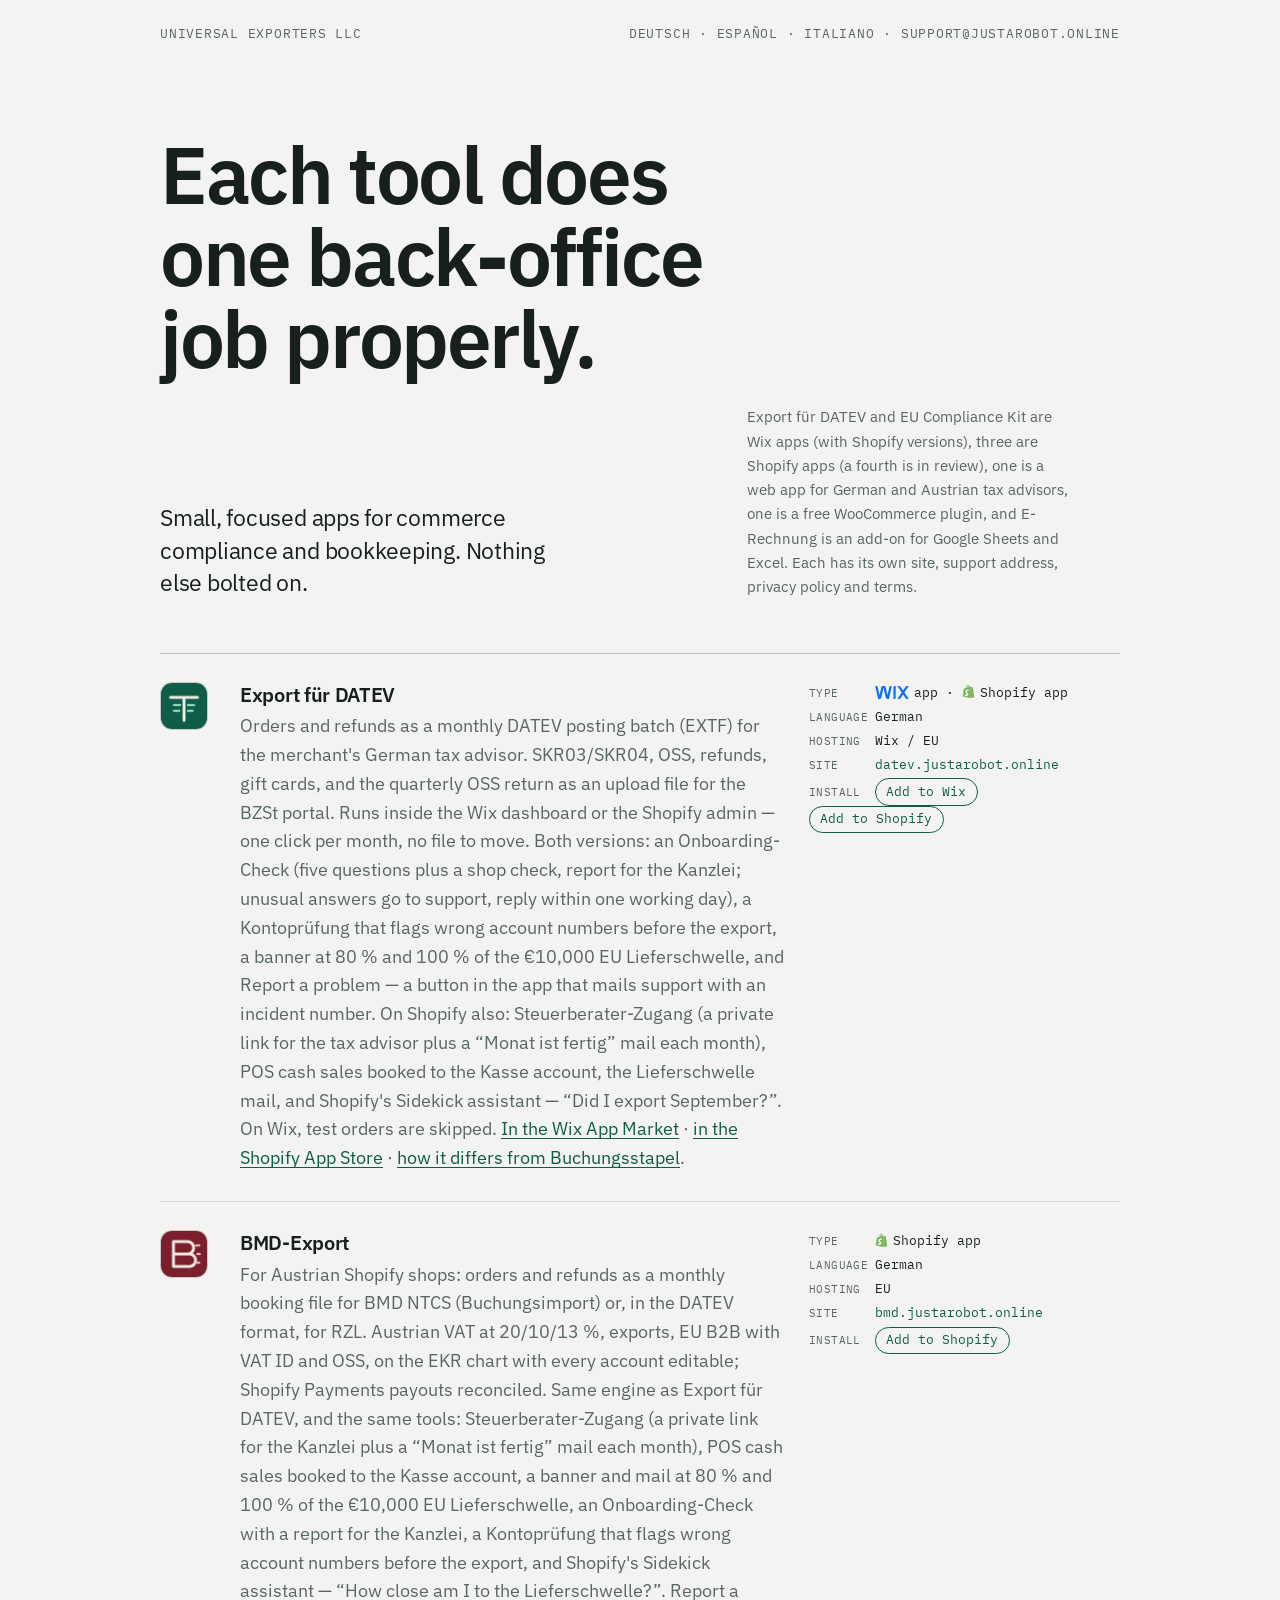
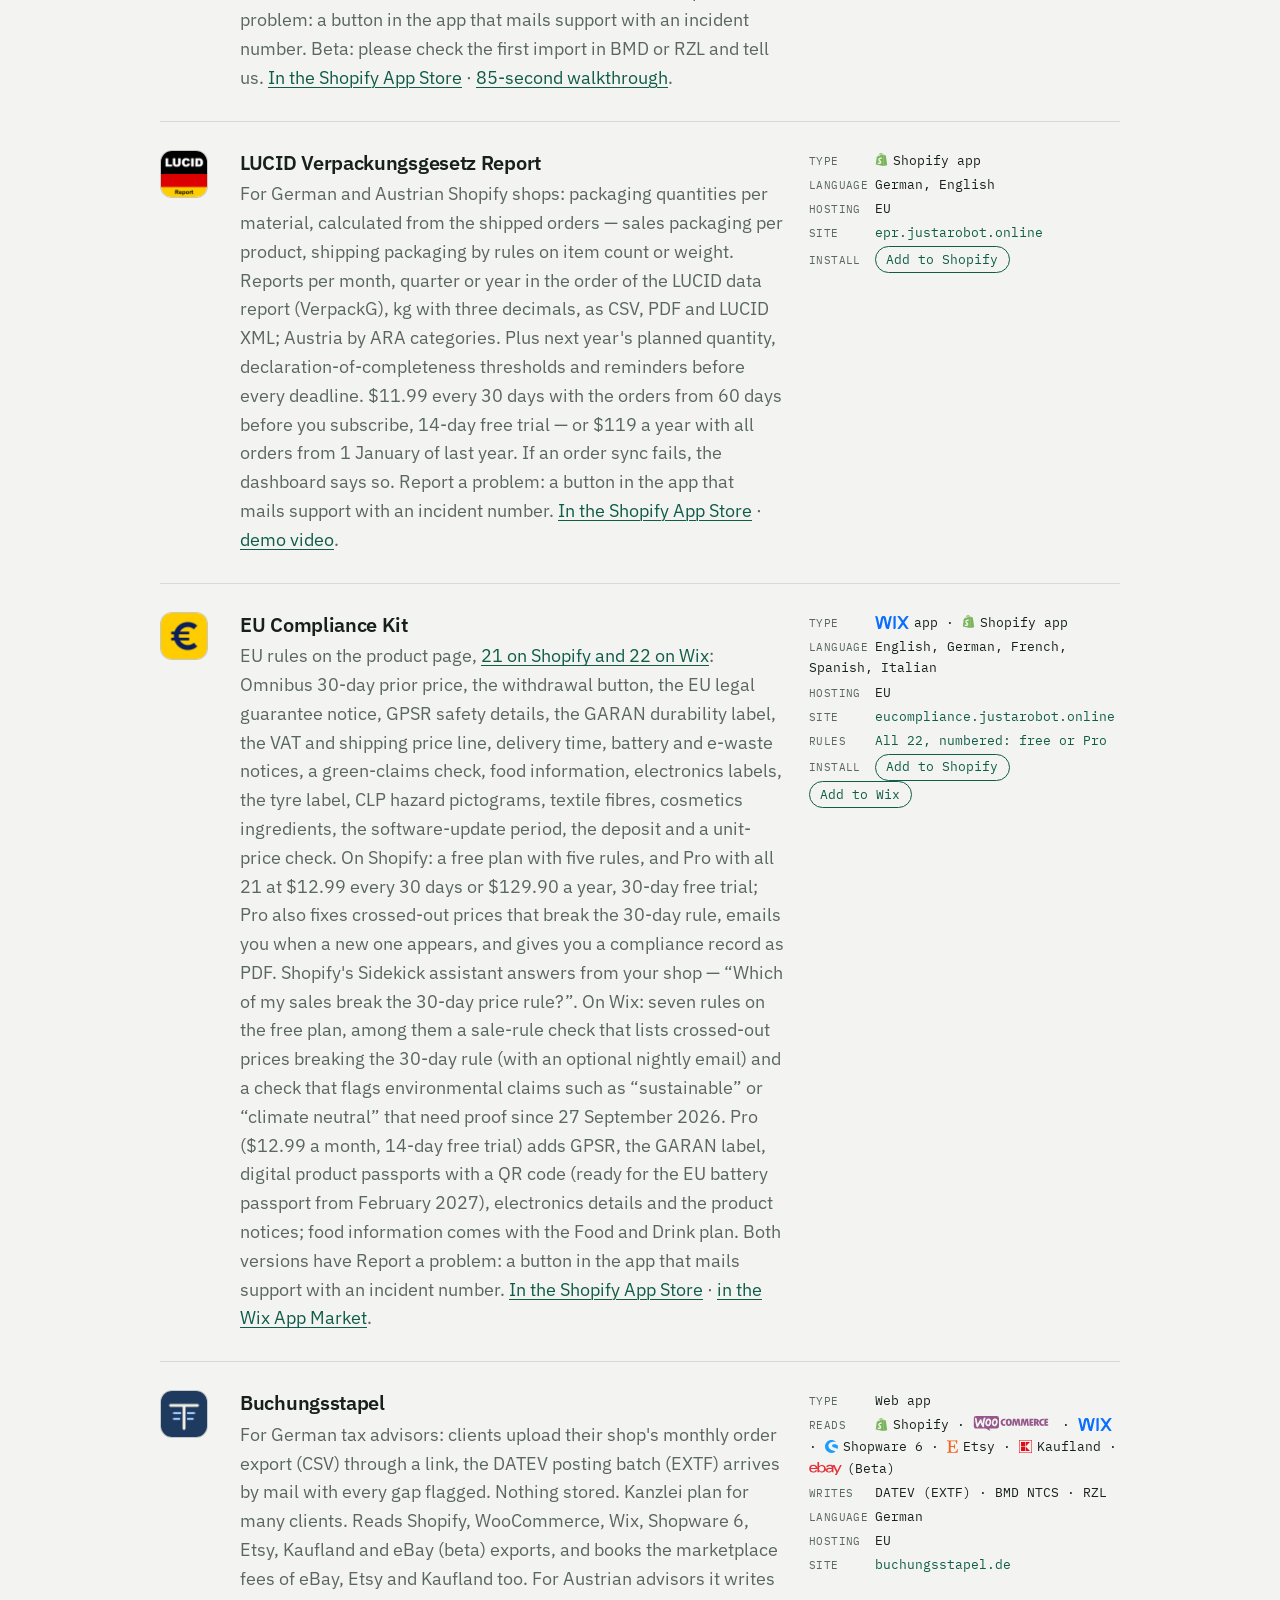
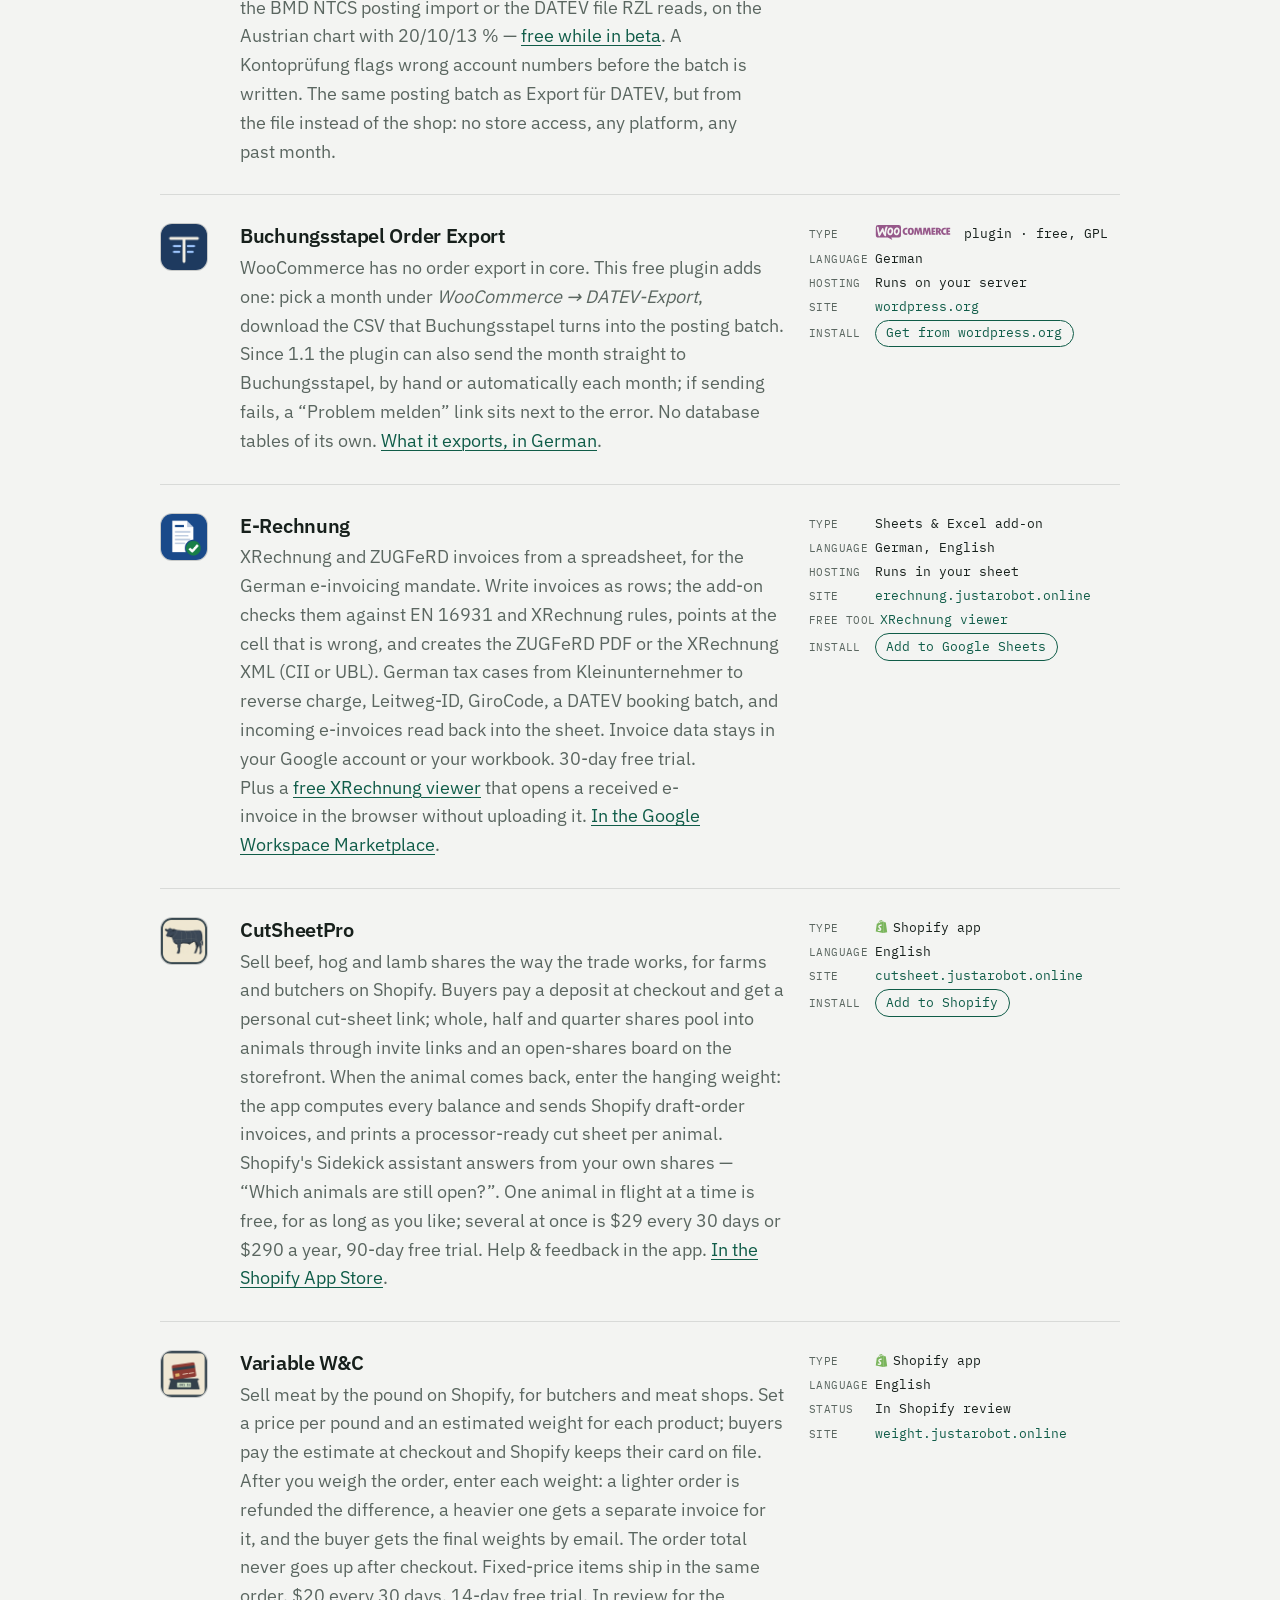
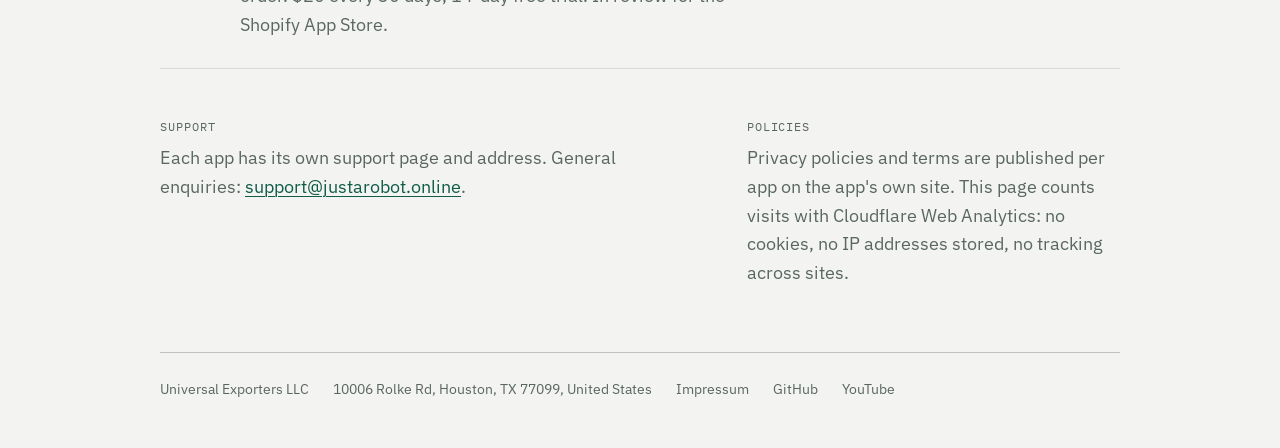
==== index.html @ 5f3d915b "Impressum (§ 5 DDG), linked from every footer Co-Authored-By: Claude Opus 5.5 <noreply@anthropic.com" ====
<!doctype html>
<html lang="en">
<head>
<meta charset="utf-8">
<meta name="viewport" content="width=device-width, initial-scale=1">
<title>DATEV Export, EU Compliance &amp; LUCID Apps for Shopify, Wix</title>
<meta name="description" content="DATEV export for Shopify and Wix, EU compliance (Omnibus, GPSR), LUCID Verpackungsgesetz reports, BMD export, XRechnung and cut sheets for meat shares.">
<link rel="icon" href="datev.png">
<link rel="canonical" href="https://justarobot.online/">
<link rel="alternate" hreflang="en" href="https://justarobot.online/">
<link rel="alternate" hreflang="de" href="https://justarobot.online/de/">
<link rel="alternate" hreflang="es" href="https://justarobot.online/es/">
<link rel="alternate" hreflang="it" href="https://justarobot.online/it/">
<link rel="alternate" hreflang="x-default" href="https://justarobot.online/">
<meta property="og:type" content="website">
<meta property="og:site_name" content="Universal Exporters">
<meta property="og:locale" content="en_US">
<meta property="og:locale:alternate" content="de_DE">
<meta property="og:locale:alternate" content="es_ES">
<meta property="og:locale:alternate" content="it_IT">
<meta property="og:title" content="DATEV Export, EU Compliance &amp; LUCID Apps for Shopify, Wix">
<meta property="og:description" content="DATEV export for Shopify and Wix, EU compliance (Omnibus, GPSR), LUCID Verpackungsgesetz reports, BMD export, XRechnung and cut sheets for meat shares.">
<meta property="og:url" content="https://justarobot.online/">
<meta property="og:image" content="https://justarobot.online/og.png">
<meta property="og:image:width" content="1200">
<meta property="og:image:height" content="630">
<meta name="twitter:card" content="summary_large_image">
<meta name="twitter:title" content="DATEV Export, EU Compliance &amp; LUCID Apps for Shopify, Wix">
<meta name="twitter:description" content="DATEV export for Shopify and Wix, EU compliance (Omnibus, GPSR), LUCID Verpackungsgesetz reports, BMD export, XRechnung and cut sheets for meat shares.">
<meta name="twitter:image" content="https://justarobot.online/og.png">
<script type="application/ld+json">{"@context":"https://schema.org","@graph":[
{"@type":"Organization","@id":"https://justarobot.online/#org","name":"Universal Exporters","url":"https://justarobot.online","logo":"https://justarobot.online/datev.png","sameAs":["https://github.com/justarob0x","https://www.youtube.com/@universalexportersllc"],"address":{"@type":"PostalAddress","streetAddress":"10006 Rolke Rd","addressLocality":"Houston","addressRegion":"TX","postalCode":"77099","addressCountry":"US"}},
{"@type":"SoftwareApplication","name":"Export für DATEV","url":"https://datev.justarobot.online","applicationCategory":"BusinessApplication","operatingSystem":"Web","description":"Shopify and Wix orders and refunds as a monthly DATEV posting batch (EXTF) for the German tax advisor: SKR03/SKR04, OSS, refunds, gift cards, the quarterly OSS return.","author":{"@id":"https://justarobot.online/#org"},"offers":[{"@type":"Offer","name":"Shopify","price":"19.00","priceCurrency":"EUR","description":"every 30 days, 14-day free trial"},{"@type":"Offer","name":"Wix","price":"18.90","priceCurrency":"USD","description":"per month, 14-day free trial"}]},
{"@type":"SoftwareApplication","name":"BMD-Export","url":"https://bmd.justarobot.online","applicationCategory":"BusinessApplication","operatingSystem":"Web","description":"Shopify orders and refunds for Austrian shops as a monthly booking file for BMD NTCS or, in the DATEV format, for RZL: VAT 20/10/13 %, OSS, exports, EU B2B on the EKR chart.","author":{"@id":"https://justarobot.online/#org"},"offers":{"@type":"Offer","price":"19.00","priceCurrency":"EUR","description":"every 30 days, 14-day free trial"}},
{"@type":"SoftwareApplication","name":"LUCID Verpackungsgesetz Report","url":"https://epr.justarobot.online","applicationCategory":"BusinessApplication","operatingSystem":"Web","description":"Packaging quantities per material from shipped Shopify orders, reported per month, quarter or year in the order of the LUCID data report (VerpackG) and by ARA categories for Austria.","author":{"@id":"https://justarobot.online/#org"},"offers":[{"@type":"Offer","name":"Monthly","price":"11.99","priceCurrency":"USD","description":"every 30 days, 14-day free trial"},{"@type":"Offer","name":"Yearly","price":"119.00","priceCurrency":"USD","description":"per year, with all orders from 1 January of last year"}]},
{"@type":"SoftwareApplication","name":"EU Compliance Kit","url":"https://eucompliance.justarobot.online","applicationCategory":"BusinessApplication","operatingSystem":"Web","description":"EU rules on Shopify (21) and Wix (22) product pages: Omnibus 30-day prior price, withdrawal button, legal guarantee notice, GPSR safety details, GARAN label, VAT and shipping line, delivery time, battery and e-waste notices, green-claims check, food information, electronics and tyre labels, CLP hazard pictograms, textile fibres, cosmetics ingredients, food supplements, software-update period, deposit, unit-price check, withdrawal exclusions, used goods, digital product passports.","author":{"@id":"https://justarobot.online/#org"},"offers":[{"@type":"Offer","name":"Shopify Free","price":"0","priceCurrency":"USD"},{"@type":"Offer","name":"Shopify Pro","price":"12.99","priceCurrency":"USD","description":"every 30 days or $129.90 a year, 30-day free trial"},{"@type":"Offer","name":"Wix Free","price":"0","priceCurrency":"USD"},{"@type":"Offer","name":"Wix Pro","price":"12.99","priceCurrency":"USD","description":"per month, 15% off yearly, 14-day free trial"},{"@type":"Offer","name":"Wix Food and Drink","price":"9.99","priceCurrency":"USD","description":"per month, food information"},{"@type":"Offer","name":"Wix Pro + Food and Drink","price":"19.99","priceCurrency":"USD","description":"per month, Pro and food information"}]},
{"@type":"SoftwareApplication","name":"Buchungsstapel","url":"https://buchungsstapel.de","applicationCategory":"BusinessApplication","operatingSystem":"Web","description":"Web app for German and Austrian tax advisors: the client's monthly shop order export (CSV) becomes a DATEV posting batch (EXTF), a BMD NTCS import or an RZL file. Reads Shopify, WooCommerce, Wix, Shopware 6, Etsy, Kaufland and eBay exports.","author":{"@id":"https://justarobot.online/#org"},"offers":{"@type":"Offer","price":"19.00","priceCurrency":"EUR","description":"per client every 30 days, or 149 € a year"}},
{"@type":"SoftwareApplication","name":"Buchungsstapel Order Export for WooCommerce","url":"https://wordpress.org/plugins/buchungsstapel-order-export-for-woocommerce/","applicationCategory":"BusinessApplication","operatingSystem":"Web","description":"Free WooCommerce plugin that exports a month of orders as the CSV Buchungsstapel turns into a DATEV posting batch.","author":{"@id":"https://justarobot.online/#org"},"offers":{"@type":"Offer","price":"0","priceCurrency":"EUR"}},
{"@type":"SoftwareApplication","name":"E-Rechnung","url":"https://erechnung.justarobot.online","applicationCategory":"BusinessApplication","operatingSystem":"Web","description":"XRechnung and ZUGFeRD e-invoices from Google Sheets or Excel, checked against EN 16931, with a DATEV booking batch and a free XRechnung viewer.","author":{"@id":"https://justarobot.online/#org"},"offers":{"@type":"Offer","price":"2.99","priceCurrency":"EUR","description":"per month or 29 € a year, 30-day free trial"}},
{"@type":"SoftwareApplication","name":"CutSheetPro","url":"https://cutsheet.justarobot.online","applicationCategory":"BusinessApplication","operatingSystem":"Web","description":"Shopify app for farms and butchers selling beef, hog and lamb shares: deposits at checkout, cut sheets, balances from hanging weight, draft-order invoices.","author":{"@id":"https://justarobot.online/#org"},"offers":[{"@type":"Offer","name":"Free","price":"0","priceCurrency":"USD","description":"one animal in flight at a time"},{"@type":"Offer","name":"Paid","price":"29.00","priceCurrency":"USD","description":"every 30 days or $290 a year, 90-day free trial"}]}
]}</script>
<link rel="preload" href="fonts/ibm-plex-sans-normal.woff2" as="font" type="font/woff2" crossorigin>
<link rel="stylesheet" href="/site.css">
<script defer src="https://static.cloudflareinsights.com/beacon.min.js" data-cf-beacon='{"token": "f2b1d695183146ddbb72b2a0824e38e5"}'></script>
</head>
<body>
<svg width="0" height="0" style="position:absolute" aria-hidden="true"><symbol id="shopify" viewBox="1.45 0 21.1 24"><path fill="currentColor" d="M15.337 23.979l7.216-1.561s-2.604-17.613-2.625-17.73c-.018-.116-.114-.192-.211-.192s-1.929-.136-1.929-.136-1.275-1.274-1.439-1.411c-.045-.037-.075-.057-.121-.074l-.914 21.104h.023zM11.71 11.305s-.81-.424-1.774-.424c-1.447 0-1.504.906-1.504 1.141 0 1.232 3.24 1.715 3.24 4.629 0 2.295-1.44 3.76-3.406 3.76-2.354 0-3.54-1.465-3.54-1.465l.646-2.086s1.245 1.066 2.28 1.066c.675 0 .975-.545.975-.932 0-1.619-2.654-1.694-2.654-4.359-.034-2.237 1.571-4.416 4.827-4.416 1.257 0 1.875.361 1.875.361l-.945 2.715-.02.01zM11.17.83c.136 0 .271.038.405.135-.984.465-2.064 1.639-2.508 3.992-.656.213-1.293.405-1.889.578C7.697 3.75 8.951.84 11.17.84V.83zm1.235 2.949v.135c-.754.232-1.583.484-2.394.736.466-1.777 1.333-2.645 2.085-2.971.193.501.309 1.176.309 2.1zm.539-2.234c.694.074 1.141.867 1.429 1.755-.349.114-.735.231-1.158.366v-.252c0-.752-.096-1.371-.271-1.871v.002zm2.992 1.289c-.02 0-.06.021-.078.021s-.289.075-.714.21c-.423-1.233-1.176-2.37-2.508-2.37h-.115C12.135.209 11.669 0 11.265 0 8.159 0 6.675 3.877 6.21 5.846c-1.194.365-2.063.636-2.16.674-.675.213-.694.232-.772.87-.075.462-1.83 14.063-1.83 14.063L15.009 24l.927-21.166z"/></symbol><symbol id="wix" viewBox="0 7.35 24 9.29"><path fill="currentColor" d="m0 7.354 2.113 9.292h.801a1.54 1.54 0 0 0 1.506-1.218l1.351-6.34a.171.171 0 0 1 .167-.137c.08 0 .15.058.167.137l1.352 6.34a1.54 1.54 0 0 0 1.506 1.218h.805l2.113-9.292h-.565c-.62 0-1.159.43-1.296 1.035l-1.26 5.545-1.106-5.176a1.76 1.76 0 0 0-2.19-1.324c-.639.176-1.113.716-1.251 1.365l-1.094 5.127-1.26-5.537A1.33 1.33 0 0 0 .563 7.354H0zm13.992 0a.951.951 0 0 0-.951.95v8.342h.635a.952.952 0 0 0 .951-.95V7.353h-.635zm1.778 0 3.158 4.66-3.14 4.632h1.325c.368 0 .712-.181.918-.486l1.756-2.59a.12.12 0 0 1 .197 0l1.754 2.59c.206.305.55.486.918.486h1.326l-3.14-4.632L24 7.354h-1.326c-.368 0-.712.181-.918.486l-1.772 2.617a.12.12 0 0 1-.197 0L18.014 7.84a1.108 1.108 0 0 0-.918-.486H15.77z"/></symbol><symbol id="woocommerce" viewBox="0 9.58 24 4.84"><path fill="currentColor" d="M.754 9.58a.754.754 0 00-.754.758v2.525c0 .42.339.758.758.758h3.135l1.431.799-.326-.799h2.373a.757.757 0 00.758-.758v-2.525a.757.757 0 00-.758-.758H.754zm2.709.445h.03c.065.001.124.023.179.067a.26.26 0 01.103.19.29.29 0 01-.033.16c-.13.239-.236.64-.322 1.199-.083.541-.114.965-.094 1.267a.392.392 0 01-.039.219.213.213 0 01-.176.12c-.086.006-.177-.034-.263-.124-.31-.316-.555-.788-.735-1.416-.216.425-.375.744-.478.957-.196.376-.363.568-.502.578-.09.007-.166-.069-.233-.228-.17-.436-.352-1.277-.548-2.524a.297.297 0 01.054-.222c.047-.064.116-.095.21-.102.169-.013.265.065.288.238.103.695.217 1.284.336 1.766l.727-1.387c.066-.126.15-.192.25-.199.146-.01.237.083.273.28.083.441.188.817.315 1.136.086-.844.233-1.453.44-1.828a.255.255 0 01.218-.147zm1.293.36c.056 0 .116.006.18.02.232.05.411.177.53.386.107.18.161.395.161.654 0 .343-.087.654-.26.94-.2.332-.459.5-.781.5a.88.88 0 01-.18-.022.763.763 0 01-.531-.384 1.287 1.287 0 01-.158-.659c0-.342.085-.655.258-.937.202-.333.462-.498.78-.498zm2.084 0c.056 0 .116.006.18.02.236.05.411.177.53.386.107.18.16.395.16.654 0 .343-.086.654-.259.94-.2.332-.459.5-.781.5a.88.88 0 01-.18-.022.763.763 0 01-.531-.384 1.287 1.287 0 01-.16-.659c0-.342.087-.655.26-.937.202-.333.462-.498.78-.498zm4.437.047c-.305 0-.546.102-.718.304-.173.203-.256.49-.256.856 0 .395.086.697.256.906.17.21.418.316.744.316.315 0 .559-.107.728-.316.17-.21.256-.504.256-.883s-.087-.673-.26-.879c-.176-.202-.424-.304-.75-.304zm-1.466.002a1.13 1.13 0 00-.84.326c-.223.22-.332.499-.332.838 0 .362.108.658.328.88.22.223.505.336.861.336.103 0 .22-.016.346-.052v-.54c-.117.034-.216.051-.303.051a.545.545 0 01-.422-.177c-.106-.12-.16-.278-.16-.48 0-.19.053-.348.156-.468a.498.498 0 01.397-.181c.103 0 .212.015.332.049v-.537a1.394 1.394 0 00-.363-.045zm12.414 0a1.135 1.135 0 00-.84.326c-.223.22-.332.499-.332.838 0 .362.108.658.328.88.22.223.506.336.861.336.103 0 .22-.016.346-.052v-.54c-.116.034-.216.051-.303.051a.545.545 0 01-.422-.177c-.106-.12-.16-.278-.16-.48 0-.19.053-.348.156-.468a.498.498 0 01.397-.181c.103 0 .212.015.332.049v-.537a1.394 1.394 0 00-.363-.045zm-9.598.06l-.29 2.264h.579l.156-1.559.395 1.559h.412l.379-1.555.164 1.555h.603l-.304-2.264h-.791l-.12.508c-.03.13-.06.264-.087.4l-.067.352a29.97 29.97 0 00-.258-1.26h-.771zm2.768 0l-.29 2.264h.579l.156-1.559.396 1.559h.412l.375-1.555.165 1.555h.603l-.305-2.264h-.789l-.119.508c-.03.13-.06.264-.086.4l-.066.352c-.063-.352-.15-.771-.26-1.26h-.771zm3.988 0v2.264h.611v-1.031h.012l.494 1.03h.645l-.489-1.019a.61.61 0 00.37-.552.598.598 0 00-.25-.506c-.167-.123-.394-.186-.68-.186h-.713zm3.377 0v2.264H24v-.483h-.63v-.414h.54v-.468h-.54v-.416h.626v-.483H22.76zm-4.793.004v2.264h1.24v-.483h-.627v-.416h.541v-.468h-.54v-.415h.622v-.482h-1.236zm2.025.432c.146.003.25.025.313.072.063.046.091.12.091.227 0 .156-.135.236-.404.24v-.54zm-15.22.011c-.104 0-.205.069-.301.211a1.078 1.078 0 00-.2.639c0 .096.02.2.06.303.049.13.117.198.196.215.083.016.173-.02.27-.106.123-.11.205-.273.252-.492.016-.077.023-.16.023-.246 0-.097-.02-.2-.06-.303-.05-.13-.116-.198-.196-.215a.246.246 0 00-.045-.006zm2.083 0c-.103 0-.204.069-.3.211a1.078 1.078 0 00-.2.639c0 .096.02.2.06.303.049.13.117.198.196.215.083.016.173-.02.27-.106.123-.11.205-.273.252-.492.013-.077.023-.16.023-.246 0-.097-.02-.2-.06-.303-.05-.13-.116-.198-.196-.215a.246.246 0 00-.045-.006zm4.428.006c.233 0 .354.218.354.66-.004.273-.038.46-.098.553a.293.293 0 01-.262.139.266.266 0 01-.242-.139c-.056-.093-.084-.28-.084-.562 0-.436.11-.65.332-.65Z"/></symbol><symbol id="shopware" viewBox="0 0 24 24"><path fill="currentColor" d="M23.9477 10.8913a.1735.1735 0 00-.061-.1178c-2.5032-2.078-4.5288-2.9261-6.9905-2.9261-1.3127 0-2.32.2638-2.9916.7827-.5822.4492-.8896 1.0772-.8896 1.812 0 2.0605 2.5184 3.0003 5.4358 4.0883 1.5023.5604 3.057 1.1404 4.483 1.9319a.1626.1626 0 00.0828.0218.187.187 0 00.0589-.011c.0458-.0174.085-.0523.1025-.1002.545-1.3955.822-2.8673.822-4.374a13.082 13.082 0 00-.0523-1.1076zm-4.81 10.4791c-1.0423-.785-2.5795-1.3824-4.2061-2.0125-1.9362-.7501-4.132-1.6027-5.7803-2.913-1.8665-1.4871-2.7757-3.3623-2.7757-5.7324 0-2.1281.883-3.9466 2.5533-5.2614 1.873-1.474 4.7119-2.2546 8.2071-2.2546.966 0 1.8883.0589 2.743.1766a.1696.1696 0 00.1788-.098.17.17 0 00-.0414-.2007C17.814 1.0924 14.9664.0022 12.001.0022c-3.2052 0-6.2186 1.2472-8.4862 3.5148C1.2494 5.7825 0 8.796 0 11.999c0 3.2051 1.2472 6.2185 3.5149 8.484 2.2654 2.2654 5.2788 3.5148 8.4862 3.5148 2.5903 0 5.0564-.8133 7.1344-2.3505a.1714.1714 0 00.0697-.1374.1735.1735 0 00-.0676-.1395Z"/></symbol><symbol id="etsy" viewBox="1.52 0 20.96 24"><path fill="currentColor" d="M8.559 2.445c0-.325.033-.52.59-.52h7.465c1.3 0 2.02 1.11 2.54 3.193l.42 1.666h1.27c.23-4.728.43-6.784.43-6.784s-3.196.36-5.09.36H6.635L1.521.196v1.37l1.725.326c1.21.24 1.5.496 1.6 1.606 0 0 .11 3.27.11 8.64 0 5.385-.09 8.61-.09 8.61 0 .973-.39 1.333-1.59 1.573l-1.722.33V24l5.13-.165h8.55c1.935 0 6.39.165 6.39.165.105-1.17.75-6.48.855-7.064h-1.2l-1.284 2.91c-1.005 2.28-2.476 2.445-4.11 2.445h-4.906c-1.63 0-2.415-.64-2.415-2.05V12.8s3.62 0 4.79.096c.912.064 1.463.325 1.76 1.598l.39 1.695h1.41l-.09-4.278.192-4.305h-1.391l-.45 1.89c-.283 1.244-.48 1.47-1.754 1.6-1.666.17-4.815.14-4.815.14V2.45h-.05z"/></symbol><symbol id="kaufland" viewBox="0 0 24 24"><path fill="currentColor" d="M0 24h24V0H0zm23.008-.989H.989V.989h22.022zM3.773 3.776h7.651v7.65H3.773zm8.801 0v7.652l7.653-7.652zm-8.801 8.8h7.651v7.651H3.773zm8.801-.004v7.652h7.653z"/></symbol><symbol id="ebay" viewBox="0 7.21 24 9.58"><path fill="currentColor" d="M6.056 12.132v-4.92h1.2v3.026c.59-.703 1.402-.906 2.202-.906 1.34 0 2.828.904 2.828 2.855 0 .233-.015.457-.06.668.24-.953 1.274-1.305 2.896-1.344.51-.018 1.095-.018 1.56-.018v-.135c0-.885-.556-1.244-1.53-1.244-.72 0-1.245.3-1.305.81h-1.275c.136-1.29 1.5-1.62 2.686-1.62 1.064 0 1.995.27 2.415 1.02l-.436-.84h1.41l2.055 4.125 2.055-4.126H24l-3.72 7.305h-1.346l1.07-2.04-2.33-4.38c.13.255.2.555.2.93v2.46c0 .346.01.69.04 1.005H16.8a6.543 6.543 0 01-.046-.765c-.603.734-1.32.96-2.32.96-1.48 0-2.272-.78-2.272-1.695 0-.15.015-.284.037-.405-.3 1.246-1.36 2.086-2.767 2.086-.87 0-1.694-.315-2.2-.93 0 .24-.015.494-.04.734h-1.18c.02-.39.04-.855.04-1.245v-1.05h-4.83c.065 1.095.818 1.74 1.853 1.74.718 0 1.355-.3 1.568-.93h1.24c-.24 1.29-1.61 1.725-2.79 1.725C.95 15.009 0 13.822 0 12.232c0-1.754.982-2.91 3.116-2.91 1.688 0 2.93.886 2.94 2.806v.005zm9.137.183c-1.095.034-1.77.233-1.77.95 0 .465.36.97 1.305.97 1.26 0 1.935-.69 1.935-1.814v-.13c-.45 0-.99.006-1.484.022h.012zm-6.06 1.875c1.11 0 1.876-.806 1.876-2.02s-.768-2.02-1.893-2.02c-1.11 0-1.89.806-1.89 2.02s.765 2.02 1.875 2.02h.03zm-4.35-2.514c-.044-1.125-.854-1.546-1.725-1.546-.944 0-1.694.474-1.815 1.546z"/></symbol></svg>
<div class="wrap">
  <header class="mast">
    <span>Universal Exporters LLC</span>
    <span><a href="/de/" hreflang="de" lang="de">Deutsch</a> · <a href="/es/" hreflang="es" lang="es">Español</a> · <a href="/it/" hreflang="it" lang="it">Italiano</a> · <a href="mailto:support@justarobot.online">support@justarobot.online</a></span>
  </header>

  <main>
    <section class="title">
      <h1>Each tool does one back‑office job properly.</h1>
      <p class="lede">Small, focused apps for commerce compliance and bookkeeping. Nothing else bolted on.</p>
      <p class="aside">Export für DATEV and EU Compliance Kit are Wix apps (with Shopify versions), three are Shopify apps (a fourth is in review), one is a web app for German and Austrian tax advisors, one is a free WooCommerce plugin, and E-Rechnung is an add-on for Google Sheets and Excel. Each has its own site, support address, privacy policy and terms.</p>
    </section>

    <ul class="index">
      <li class="tool">
        <img class="tool__icon" src="datev.png" alt="" width="48" height="48">
        <div>
          <h2><a href="https://datev.justarobot.online" target="_blank" rel="noopener">Export für DATEV</a></h2>
          <p>Orders and refunds as a monthly DATEV posting batch (EXTF) for the merchant's German tax advisor. SKR03/SKR04, OSS, refunds, gift cards, and the quarterly OSS return as an upload file for the BZSt portal. Runs inside the Wix dashboard or the Shopify admin — one click per month, no file to move. Both versions: an Onboarding-Check (five questions plus a shop check, report for the Kanzlei; unusual answers go to support, reply within one working day), a Kontoprüfung that flags wrong account numbers before the export, a banner at 80 % and 100 % of the €10,000 EU Lieferschwelle, and Report a problem — a button in the app that mails support with an incident number. On Shopify also: Steuerberater-Zugang (a private link for the tax advisor plus a “Monat ist fertig” mail each month), POS cash sales booked to the Kasse account, the Lieferschwelle mail, and Shopify's Sidekick assistant — “Did I export September?”. On Wix, test orders are skipped. <a href="https://www.wix.com/app-market/universal-exporters-llc-export-f%C3%BCr-datev" target="_blank" rel="noopener">In the Wix App Market</a> · <a href="https://apps.shopify.com/datev-export" target="_blank" rel="noopener">in the Shopify App Store</a> · <a href="https://buchungsstapel.de/wix-app" target="_blank" rel="noopener">how it differs from Buchungsstapel</a>.</p>
        </div>
        <div class="tool__meta">
          <span><span class="k">Type</span><b><svg class="brand brand--wix" role="img" aria-label="Wix"><use href="#wix"/></svg>app · <svg class="brand" aria-hidden="true"><use href="#shopify"/></svg>Shopify app</b></span>
          <span><span class="k">Language</span><b>German</b></span>
          <span><span class="k">Hosting</span><b>Wix / EU</b></span>
          <span><span class="k">Site</span><a href="https://datev.justarobot.online" target="_blank" rel="noopener">datev.justarobot.online</a></span>
          <span><span class="k">Install</span><a class="install" href="https://www.wix.com/app-market/universal-exporters-llc-export-f%C3%BCr-datev" target="_blank" rel="noopener">Add to Wix</a> <a class="install" href="https://apps.shopify.com/datev-export" target="_blank" rel="noopener">Add to Shopify</a></span>
        </div>
      </li>

      <li class="tool">
        <img class="tool__icon" src="bmd.png" alt="" width="48" height="48">
        <div>
          <h2><a href="https://bmd.justarobot.online" target="_blank" rel="noopener">BMD-Export</a></h2>
          <p>For Austrian Shopify shops: orders and refunds as a monthly booking file for BMD NTCS (Buchungsimport) or, in the DATEV format, for RZL. Austrian VAT at 20/10/13 %, exports, EU B2B with VAT ID and OSS, on the EKR chart with every account editable; Shopify Payments payouts reconciled. Same engine as Export für DATEV, and the same tools: Steuerberater-Zugang (a private link for the Kanzlei plus a “Monat ist fertig” mail each month), POS cash sales booked to the Kasse account, a banner and mail at 80 % and 100 % of the €10,000 EU Lieferschwelle, an Onboarding-Check with a report for the Kanzlei, a Kontoprüfung that flags wrong account numbers before the export, and Shopify's Sidekick assistant — “How close am I to the Lieferschwelle?”. Report a problem: a button in the app that mails support with an incident number. Beta: please check the first import in BMD or RZL and tell us. <a href="https://apps.shopify.com/bmd-export-2" target="_blank" rel="noopener">In the Shopify App Store</a> · <a href="https://youtu.be/FppHEJGvU10" target="_blank" rel="noopener">85-second walkthrough</a>.</p>
        </div>
        <div class="tool__meta">
          <span><span class="k">Type</span><b><svg class="brand" aria-hidden="true"><use href="#shopify"/></svg>Shopify app</b></span>
          <span><span class="k">Language</span><b>German</b></span>
          <span><span class="k">Hosting</span><b>EU</b></span>
          <span><span class="k">Site</span><a href="https://bmd.justarobot.online" target="_blank" rel="noopener">bmd.justarobot.online</a></span>
          <span><span class="k">Install</span><a class="install" href="https://apps.shopify.com/bmd-export-2" target="_blank" rel="noopener">Add to Shopify</a></span>
        </div>
      </li>

      <li class="tool">
        <img class="tool__icon" src="lucid.png" alt="" width="48" height="48">
        <div>
          <h2><a href="https://epr.justarobot.online" target="_blank" rel="noopener">LUCID Verpackungsgesetz Report</a></h2>
          <p>For German and Austrian Shopify shops: packaging quantities per material, calculated from the shipped orders — sales packaging per product, shipping packaging by rules on item count or weight. Reports per month, quarter or year in the order of the LUCID data report (VerpackG), kg with three decimals, as CSV, PDF and LUCID XML; Austria by ARA categories. Plus next year's planned quantity, declaration-of-completeness thresholds and reminders before every deadline. $11.99 every 30 days with the orders from 60 days before you subscribe, 14-day free trial — or $119 a year with all orders from 1 January of last year. If an order sync fails, the dashboard says so. Report a problem: a button in the app that mails support with an incident number. <a href="https://apps.shopify.com/lucid-verpackungsgesetz-report" target="_blank" rel="noopener">In the Shopify App Store</a> · <a href="https://youtu.be/RvdQfqXv5bw" target="_blank" rel="noopener">demo video</a>.</p>
        </div>
        <div class="tool__meta">
          <span><span class="k">Type</span><b><svg class="brand" aria-hidden="true"><use href="#shopify"/></svg>Shopify app</b></span>
          <span><span class="k">Language</span><b>German, English</b></span>
          <span><span class="k">Hosting</span><b>EU</b></span>
          <span><span class="k">Site</span><a href="https://epr.justarobot.online" target="_blank" rel="noopener">epr.justarobot.online</a></span>
          <span><span class="k">Install</span><a class="install" href="https://apps.shopify.com/lucid-verpackungsgesetz-report" target="_blank" rel="noopener">Add to Shopify</a></span>
        </div>
      </li>

      <li class="tool">
        <img class="tool__icon" src="eucompliance.png" alt="" width="48" height="48">
        <div>
          <h2><a href="https://eucompliance.justarobot.online" target="_blank" rel="noopener">EU Compliance Kit</a></h2>
          <p>EU rules on the product page, <a href="https://eucompliance.justarobot.online/rules" target="_blank" rel="noopener">21 on Shopify and 22 on Wix</a>: Omnibus 30-day prior price, the withdrawal button, the EU legal guarantee notice, GPSR safety details, the GARAN durability label, the VAT and shipping price line, delivery time, battery and e-waste notices, a green-claims check, food information, electronics labels, the tyre label, CLP hazard pictograms, textile fibres, cosmetics ingredients, the software-update period, the deposit and a unit-price check. On Shopify: a free plan with five rules, and Pro with all 21 at $12.99 every 30 days or $129.90 a year, 30-day free trial; Pro also fixes crossed-out prices that break the 30-day rule, emails you when a new one appears, and gives you a compliance record as PDF. Shopify's Sidekick assistant answers from your shop — “Which of my sales break the 30-day price rule?”. On Wix: seven rules on the free plan, among them a sale-rule check that lists crossed-out prices breaking the 30-day rule (with an optional nightly email) and a check that flags environmental claims such as “sustainable” or “climate neutral” that need proof since 27 September 2026. Pro ($12.99 a month, 14-day free trial) adds GPSR, the GARAN label, digital product passports with a QR code (ready for the EU battery passport from February 2027), electronics details and the product notices; food information comes with the Food and Drink plan. Both versions have Report a problem: a button in the app that mails support with an incident number. <a href="https://apps.shopify.com/eu-compliance-kit-1" target="_blank" rel="noopener">In the Shopify App Store</a> · <a href="https://www.wix.com/app-market/universal-exporters-llc-eu-compliance-kit" target="_blank" rel="noopener">in the Wix App Market</a>.</p>
        </div>
        <div class="tool__meta">
          <span><span class="k">Type</span><b><svg class="brand brand--wix" role="img" aria-label="Wix"><use href="#wix"/></svg>app · <svg class="brand" aria-hidden="true"><use href="#shopify"/></svg>Shopify app</b></span>
          <span><span class="k">Language</span><b>English, German, French, Spanish, Italian</b></span>
          <span><span class="k">Hosting</span><b>EU</b></span>
          <span><span class="k">Site</span><a href="https://eucompliance.justarobot.online" target="_blank" rel="noopener">eucompliance.justarobot.online</a></span>
          <span><span class="k">Rules</span><a href="https://eucompliance.justarobot.online/rules" target="_blank" rel="noopener">All 22, numbered: free or Pro</a></span>
          <span><span class="k">Install</span><a class="install" href="https://apps.shopify.com/eu-compliance-kit-1" target="_blank" rel="noopener">Add to Shopify</a> <a class="install" href="https://www.wix.com/app-market/universal-exporters-llc-eu-compliance-kit" target="_blank" rel="noopener">Add to Wix</a></span>
        </div>
      </li>

      <li class="tool">
        <img class="tool__icon" src="buchungsstapel.png" alt="" width="48" height="48">
        <div>
          <h2><a href="https://buchungsstapel.de" target="_blank" rel="noopener">Buchungsstapel</a></h2>
          <p>For German tax advisors: clients upload their shop's monthly order export (CSV) through a link, the DATEV posting batch (EXTF) arrives by mail with every gap flagged. Nothing stored. Kanzlei plan for many clients. Reads Shopify, WooCommerce, Wix, Shopware 6, Etsy, Kaufland and eBay (beta) exports, and books the marketplace fees of eBay, Etsy and Kaufland too. For Austrian advisors it writes the BMD NTCS posting import or the DATEV file RZL reads, on the Austrian chart with 20/10/13 % — <a href="https://buchungsstapel.de/wissen/bmd-export-oesterreich" target="_blank" rel="noopener">free while in beta</a>. A Kontoprüfung flags wrong account numbers before the batch is written. The same posting batch as Export für DATEV, but from the file instead of the shop: no store access, any platform, any past month.</p>
        </div>
        <div class="tool__meta">
          <span><span class="k">Type</span><b>Web app</b></span>
          <span><span class="k">Reads</span><b><svg class="brand" aria-hidden="true"><use href="#shopify"/></svg>Shopify · <svg class="brand brand--woo" role="img" aria-label="WooCommerce"><use href="#woocommerce"/></svg> · <svg class="brand brand--wix" role="img" aria-label="Wix"><use href="#wix"/></svg> · <svg class="brand brand--shopware" aria-hidden="true"><use href="#shopware"/></svg>Shopware 6 · <svg class="brand brand--etsy" aria-hidden="true"><use href="#etsy"/></svg>Etsy · <svg class="brand brand--kaufland" aria-hidden="true"><use href="#kaufland"/></svg>Kaufland · <svg class="brand brand--ebay" role="img" aria-label="eBay"><use href="#ebay"/></svg>(Beta)</b></span>
          <span><span class="k">Writes</span><b>DATEV (EXTF) · BMD NTCS · RZL</b></span>
          <span><span class="k">Language</span><b>German</b></span>
          <span><span class="k">Hosting</span><b>EU</b></span>
          <span><span class="k">Site</span><a href="https://buchungsstapel.de" target="_blank" rel="noopener">buchungsstapel.de</a></span>
        </div>
      </li>

      <li class="tool">
        <img class="tool__icon" src="woocommerce-plugin.png" alt="" width="48" height="48">
        <div>
          <h2><a href="https://wordpress.org/plugins/buchungsstapel-order-export-for-woocommerce/" target="_blank" rel="noopener">Buchungsstapel Order Export</a></h2>
          <p>WooCommerce has no order export in core. This free plugin adds one: pick a month under <em>WooCommerce → DATEV-Export</em>, download the CSV that Buchungsstapel turns into the posting batch. Since 1.1 the plugin can also send the month straight to Buchungsstapel, by hand or automatically each month; if sending fails, a “Problem melden” link sits next to the error. No database tables of its own. <a href="https://buchungsstapel.de/woocommerce-plugin" target="_blank" rel="noopener">What it exports, in German</a>.</p>
        </div>
        <div class="tool__meta">
          <span><span class="k">Type</span><b><svg class="brand brand--woo" role="img" aria-label="WooCommerce"><use href="#woocommerce"/></svg> plugin · free, GPL</b></span>
          <span><span class="k">Language</span><b>German</b></span>
          <span><span class="k">Hosting</span><b>Runs on your server</b></span>
          <span><span class="k">Site</span><a href="https://wordpress.org/plugins/buchungsstapel-order-export-for-woocommerce/" target="_blank" rel="noopener">wordpress.org</a></span>
          <span><span class="k">Install</span><a class="install" href="https://wordpress.org/plugins/buchungsstapel-order-export-for-woocommerce/" target="_blank" rel="noopener">Get from wordpress.org</a></span>
        </div>
      </li>

      <li class="tool">
        <img class="tool__icon" src="erechnung.png" alt="" width="48" height="48">
        <div>
          <h2><a href="https://erechnung.justarobot.online" target="_blank" rel="noopener">E-Rechnung</a></h2>
          <p>XRechnung and ZUGFeRD invoices from a spreadsheet, for the German e-invoicing mandate. Write invoices as rows; the add-on checks them against EN 16931 and XRechnung rules, points at the cell that is wrong, and creates the ZUGFeRD PDF or the XRechnung XML (CII or UBL). German tax cases from Kleinunternehmer to reverse charge, Leitweg-ID, GiroCode, a DATEV booking batch, and incoming e-invoices read back into the sheet. Invoice data stays in your Google account or your workbook. 30-day free trial. Plus a <a href="https://erechnung.justarobot.online/xrechnung-oeffnen" target="_blank" rel="noopener">free XRechnung viewer</a> that opens a received e-invoice in the browser without uploading it. <a href="https://workspace.google.com/marketplace/app/erechnung_f%C3%BCr_sheets_%E2%80%93_xrechnung_zugferd/574771840473" target="_blank" rel="noopener">In the Google Workspace Marketplace</a>.</p>
        </div>
        <div class="tool__meta">
          <span><span class="k">Type</span><b>Sheets &amp; Excel add-on</b></span>
          <span><span class="k">Language</span><b>German, English</b></span>
          <span><span class="k">Hosting</span><b>Runs in your sheet</b></span>
          <span><span class="k">Site</span><a href="https://erechnung.justarobot.online" target="_blank" rel="noopener">erechnung.justarobot.online</a></span>
          <span><span class="k">Free tool</span><a href="https://erechnung.justarobot.online/xrechnung-oeffnen" target="_blank" rel="noopener">XRechnung viewer</a></span>
          <span><span class="k">Install</span><a class="install" href="https://workspace.google.com/marketplace/app/erechnung_f%C3%BCr_sheets_%E2%80%93_xrechnung_zugferd/574771840473" target="_blank" rel="noopener">Add to Google Sheets</a></span>
        </div>
      </li>

      <li class="tool">
        <img class="tool__icon" src="cutsheet.png" alt="" width="48" height="48">
        <div>
          <h2><a href="https://cutsheet.justarobot.online" target="_blank" rel="noopener">CutSheetPro</a></h2>
          <p>Sell beef, hog and lamb shares the way the trade works, for farms and butchers on Shopify. Buyers pay a deposit at checkout and get a personal cut-sheet link; whole, half and quarter shares pool into animals through invite links and an open-shares board on the storefront. When the animal comes back, enter the hanging weight: the app computes every balance and sends Shopify draft-order invoices, and prints a processor-ready cut sheet per animal. Shopify's Sidekick assistant answers from your own shares — “Which animals are still open?”. One animal in flight at a time is free, for as long as you like; several at once is $29 every 30 days or $290 a year, 90-day free trial. Help &amp; feedback in the app. <a href="https://apps.shopify.com/cutsheetpro" target="_blank" rel="noopener">In the Shopify App Store</a>.</p>
        </div>
        <div class="tool__meta">
          <span><span class="k">Type</span><b><svg class="brand" aria-hidden="true"><use href="#shopify"/></svg>Shopify app</b></span>
          <span><span class="k">Language</span><b>English</b></span>
          <span><span class="k">Site</span><a href="https://cutsheet.justarobot.online" target="_blank" rel="noopener">cutsheet.justarobot.online</a></span>
          <span><span class="k">Install</span><a class="install" href="https://apps.shopify.com/cutsheetpro" target="_blank" rel="noopener">Add to Shopify</a></span>
        </div>
      </li>

      <li class="tool">
        <img class="tool__icon" src="weight.png" alt="" width="48" height="48">
        <div>
          <h2><a href="https://weight.justarobot.online" target="_blank" rel="noopener">Variable W&amp;C</a></h2>
          <p>Sell meat by the pound on Shopify, for butchers and meat shops. Set a price per pound and an estimated weight for each product; buyers pay the estimate at checkout and Shopify keeps their card on file. After you weigh the order, enter each weight: a lighter order is refunded the difference, a heavier one gets a separate invoice for it, and the buyer gets the final weights by email. The order total never goes up after checkout. Fixed-price items ship in the same order. $20 every 30 days, 14-day free trial. In review for the Shopify App Store.</p>
        </div>
        <div class="tool__meta">
          <span><span class="k">Type</span><b><svg class="brand" aria-hidden="true"><use href="#shopify"/></svg>Shopify app</b></span>
          <span><span class="k">Language</span><b>English</b></span>
          <span><span class="k">Status</span><b>In Shopify review</b></span>
          <span><span class="k">Site</span><a href="https://weight.justarobot.online" target="_blank" rel="noopener">weight.justarobot.online</a></span>
        </div>
      </li>
    </ul>

    <section class="support">
      <div>
        <h3>Support</h3>
        <p>Each app has its own support page and address. General enquiries: <a href="mailto:support@justarobot.online">support@justarobot.online</a>.</p>
      </div>
      <div>
        <h3>Policies</h3>
        <p>Privacy policies and terms are published per app on the app's own site. This page counts visits with Cloudflare Web Analytics: no cookies, no IP addresses stored, no tracking across sites.</p>
      </div>
    </section>
  </main>

  <footer class="plate">
    <span>Universal Exporters LLC</span>
    <span>10006 Rolke Rd, Houston, TX 77099, United States</span>
    <a href="/impressum">Impressum</a>
    <a href="https://github.com/justarob0x" target="_blank" rel="noopener">GitHub</a>
    <a href="https://www.youtube.com/@universalexportersllc" target="_blank" rel="noopener">YouTube</a>
  </footer>
</div>
</body>
</html>
---- site.css ----
/* Self-hosted (latin subset, OFL). Plex Sans is a variable file: one request covers 400 to 600. */
@font-face { font-family: "IBM Plex Sans"; font-style: normal; font-weight: 400 600; font-display: swap; src: url("/fonts/ibm-plex-sans-normal.woff2") format("woff2"); }
@font-face { font-family: "IBM Plex Mono"; font-style: normal; font-weight: 400; font-display: swap; src: url("/fonts/ibm-plex-mono-normal-400.woff2") format("woff2"); }

/* Paper and ink, cold. One accent: the green the apps already share. */
:root {
  --canvas: #F3F4F2; --surface: #FFFFFF;
  --ink: #17201C; --ink-soft: #5A6660;
  --accent: #0F5C48; --accent-ink: #F3F4F2;
  --hair: rgba(23, 32, 28, 0.12); --hair-strong: rgba(23, 32, 28, 0.24);
  --sans: "IBM Plex Sans", system-ui, -apple-system, "Segoe UI", Roboto, sans-serif;
  --mono: "IBM Plex Mono", ui-monospace, "Cascadia Mono", Consolas, monospace;
  --gutter: clamp(1.25rem, 5vw, 4rem);
  --measure: 62ch;
}
* { box-sizing: border-box; }
html { background: var(--canvas); }
body { margin: 0; background: var(--canvas); color: var(--ink); font: 400 clamp(1rem, 0.96rem + 0.22vw, 1.125rem)/1.6 var(--sans); -webkit-font-smoothing: antialiased; }
a { color: var(--accent); text-decoration-thickness: 1px; text-underline-offset: 0.14em; }
a:hover { text-decoration-thickness: 2px; }
:focus-visible { outline: 2px solid var(--accent); outline-offset: 3px; }
h1, h2, h3, p { margin: 0; }
.wrap { max-width: 68rem; margin-inline: auto; padding-inline: var(--gutter); }

/* Masthead */
.mast { display: flex; align-items: baseline; justify-content: space-between; gap: 1rem; padding-top: 1.5rem; font-family: var(--mono); font-size: 0.8rem; letter-spacing: 0.06em; text-transform: uppercase; color: var(--ink-soft); }
.mast a { color: inherit; text-decoration: none; }
.mast a:hover { color: var(--accent); }

/* Title */
.title { padding-block: clamp(3.5rem, 10vh, 7rem) clamp(2.5rem, 6vh, 4rem); display: grid; grid-template-columns: minmax(0, 7fr) minmax(0, 5fr); gap: 1.5rem 4rem; align-items: end; }
.title h1 { grid-column: 1 / -1; font-size: clamp(2.4rem, 1.5rem + 4.4vw, 5.2rem); font-weight: 600; line-height: 1.02; letter-spacing: -0.03em; text-wrap: balance; max-width: 16ch; }
.title .lede { font-size: clamp(1.15rem, 1.05rem + 0.5vw, 1.45rem); line-height: 1.4; letter-spacing: -0.01em; max-width: 30ch; text-wrap: pretty; }
.title .aside { color: var(--ink-soft); font-size: 0.95rem; max-width: 36ch; text-wrap: pretty; }

/* The index: one row per tool, not four identical cards. */
.index { list-style: none; margin: 0; padding: 0; border-top: 1px solid var(--hair-strong); }
.tool { display: grid; grid-template-columns: 3.5rem minmax(0, 7fr) minmax(0, 4fr); gap: 0.5rem 1.5rem; align-items: start; padding: 1.75rem 0; border-bottom: 1px solid var(--hair); }
.tool__icon { width: 3rem; height: 3rem; border-radius: 12px; border: 1px solid var(--hair-strong); background: var(--surface); display: block; }
.tool h2 { font-size: 1.25rem; font-weight: 600; letter-spacing: -0.015em; line-height: 1.25; }
.tool h2 a { color: var(--ink); text-decoration: none; }
.tool h2 a:hover { color: var(--accent); }
.tool p { color: var(--ink-soft); max-width: var(--measure); text-wrap: pretty; margin-top: 0.35rem; }
.tool__meta { font-family: var(--mono); font-size: 0.8rem; line-height: 1.7; color: var(--ink-soft); display: grid; gap: 0.15rem; }
.tool__meta b { font-weight: 400; color: var(--ink); }
.tool__meta a { color: var(--accent); text-decoration: none; }
.tool__meta a:hover { text-decoration: underline; }
.tool__meta .k { display: inline-block; min-width: 5.5em; margin-right: 0.4em; color: var(--ink-soft); letter-spacing: 0.04em; text-transform: uppercase; font-size: 0.7rem; }
/* Shopify mark next to "Shopify app" (simple-icons path, brand green); the symbol sits once at the top of <body> */
.tool__meta .brand { display: inline-block; width: 13px; height: 13px; vertical-align: -1.5px; margin-right: 0.4em; color: #7AB55C; }
/* Wix is a wordmark, not a glyph: 24×9.29 viewBox, so it needs its own width at the same 13px cap height.
   It also replaces the word rather than preceding it, so unlike .brand it carries an aria-label instead of aria-hidden. */
.tool__meta .brand--wix { width: 34px; height: 13px; vertical-align: -2px; color: #0C6EFC; }
/* WooCommerce is a wordmark too (24×4.84 viewBox), brand purple; like Wix it replaces the word. */
.tool__meta .brand--woo { width: 76px; height: 15px; vertical-align: -2px; color: #96588A; }
/* Square glyphs in their brand colours, same 13px box as Shopify; Etsy's 21×24 crop keeps its height. */
.tool__meta .brand--shopware { color: #189EFF; }
.tool__meta .brand--etsy { width: 11px; color: #F16521; }
.tool__meta .brand--kaufland { color: #E10915; }
.tool__meta .brand--ebay { width: 33px; height: 13px; vertical-align: -2px; color: #E53238; }
/* Install buttons for the app-market listings: the page's only buttons, so they stay quiet. */
.tool__meta .install { display: inline-block; padding: 0.15rem 0.65rem; border: 1px solid var(--accent); border-radius: 999px; color: var(--accent); text-decoration: none; line-height: 1.6; }
.tool__meta .install:hover { background: var(--accent); color: #fff; text-decoration: none; }

/* Support and plate */
.support { padding-block: 3rem 0; display: grid; grid-template-columns: minmax(0, 7fr) minmax(0, 5fr); gap: 1rem 4rem; }
.support h3 { font-family: var(--mono); font-size: 0.75rem; letter-spacing: 0.08em; text-transform: uppercase; color: var(--ink-soft); font-weight: 400; margin-bottom: 0.5rem; }
.support p { color: var(--ink-soft); max-width: var(--measure); text-wrap: pretty; }
.plate { margin-top: 4rem; padding-block: 1.5rem 3rem; border-top: 1px solid var(--hair-strong); display: flex; flex-wrap: wrap; gap: 0.5rem 1.5rem; font-size: 0.9rem; color: var(--ink-soft); }
.plate a { color: var(--ink-soft); text-decoration: none; }
.plate a:hover { color: var(--accent); }

@media (max-width: 760px) {
  .title, .support { grid-template-columns: 1fr; gap: 1.25rem; }
  .tool { grid-template-columns: 2.75rem minmax(0, 1fr); }
  .tool__icon { width: 2.5rem; height: 2.5rem; border-radius: 10px; }
  .tool__meta { grid-column: 2; }
}
@media (prefers-reduced-motion: no-preference) {
  .tool h2 a, .tool__meta a, .mast a, .plate a { transition: color 140ms cubic-bezier(0.23, 1, 0.32, 1); }
}
/* German labels run longer ("Installieren"): widen the key column on the German page only. */
html[lang="de"] .tool__meta .k { min-width: 7.5em; }
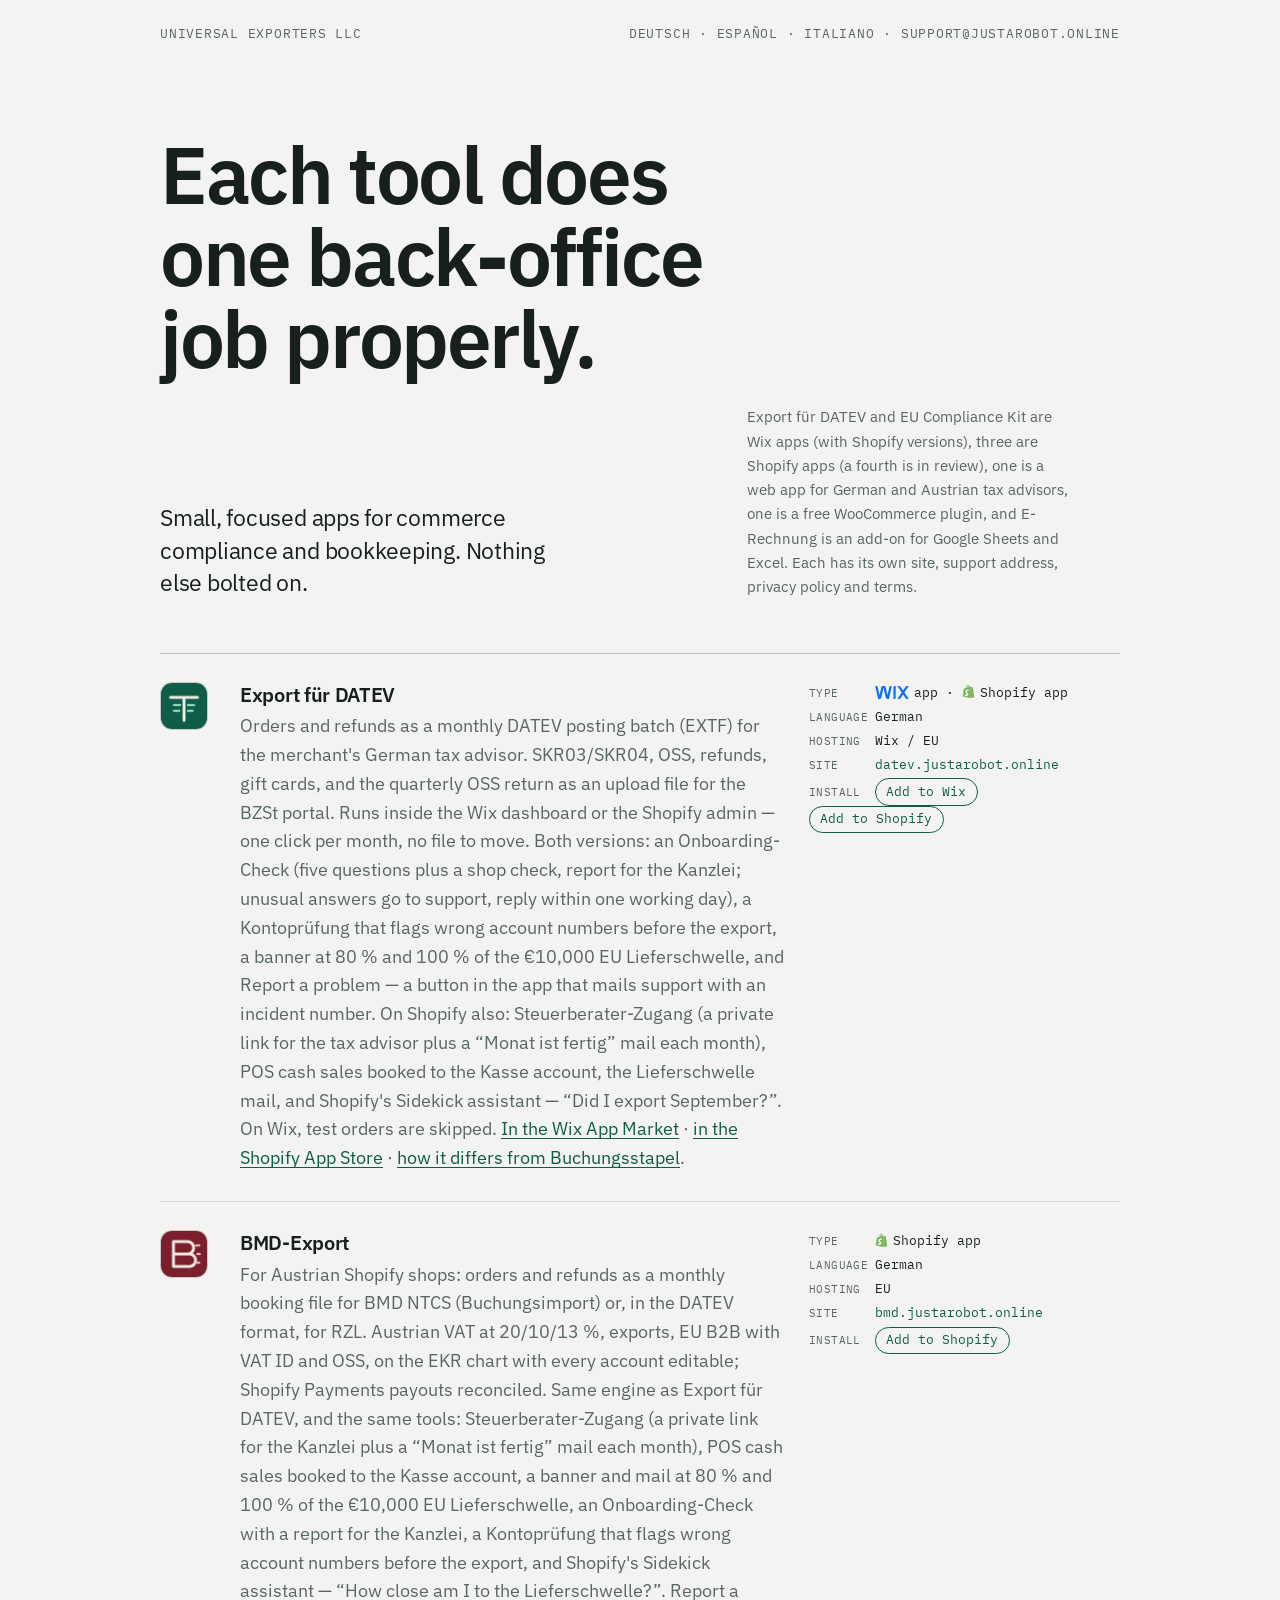
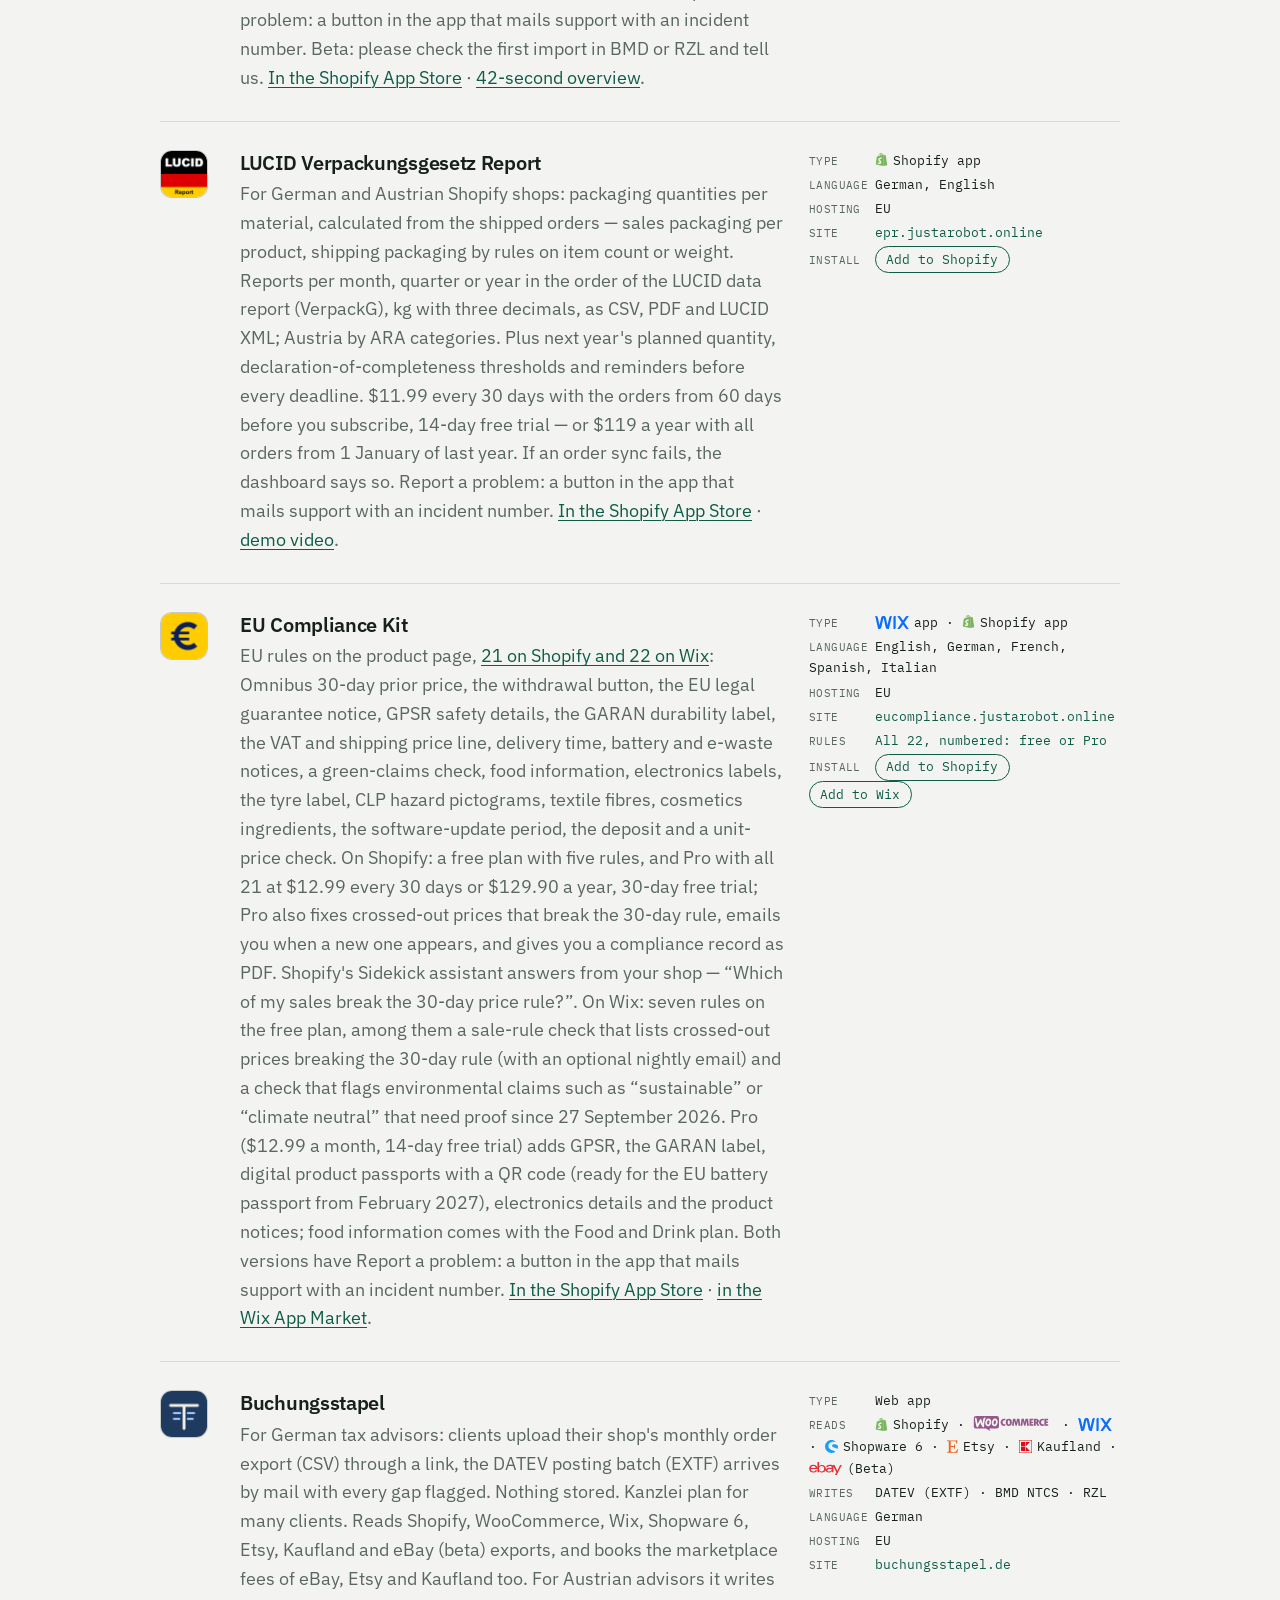
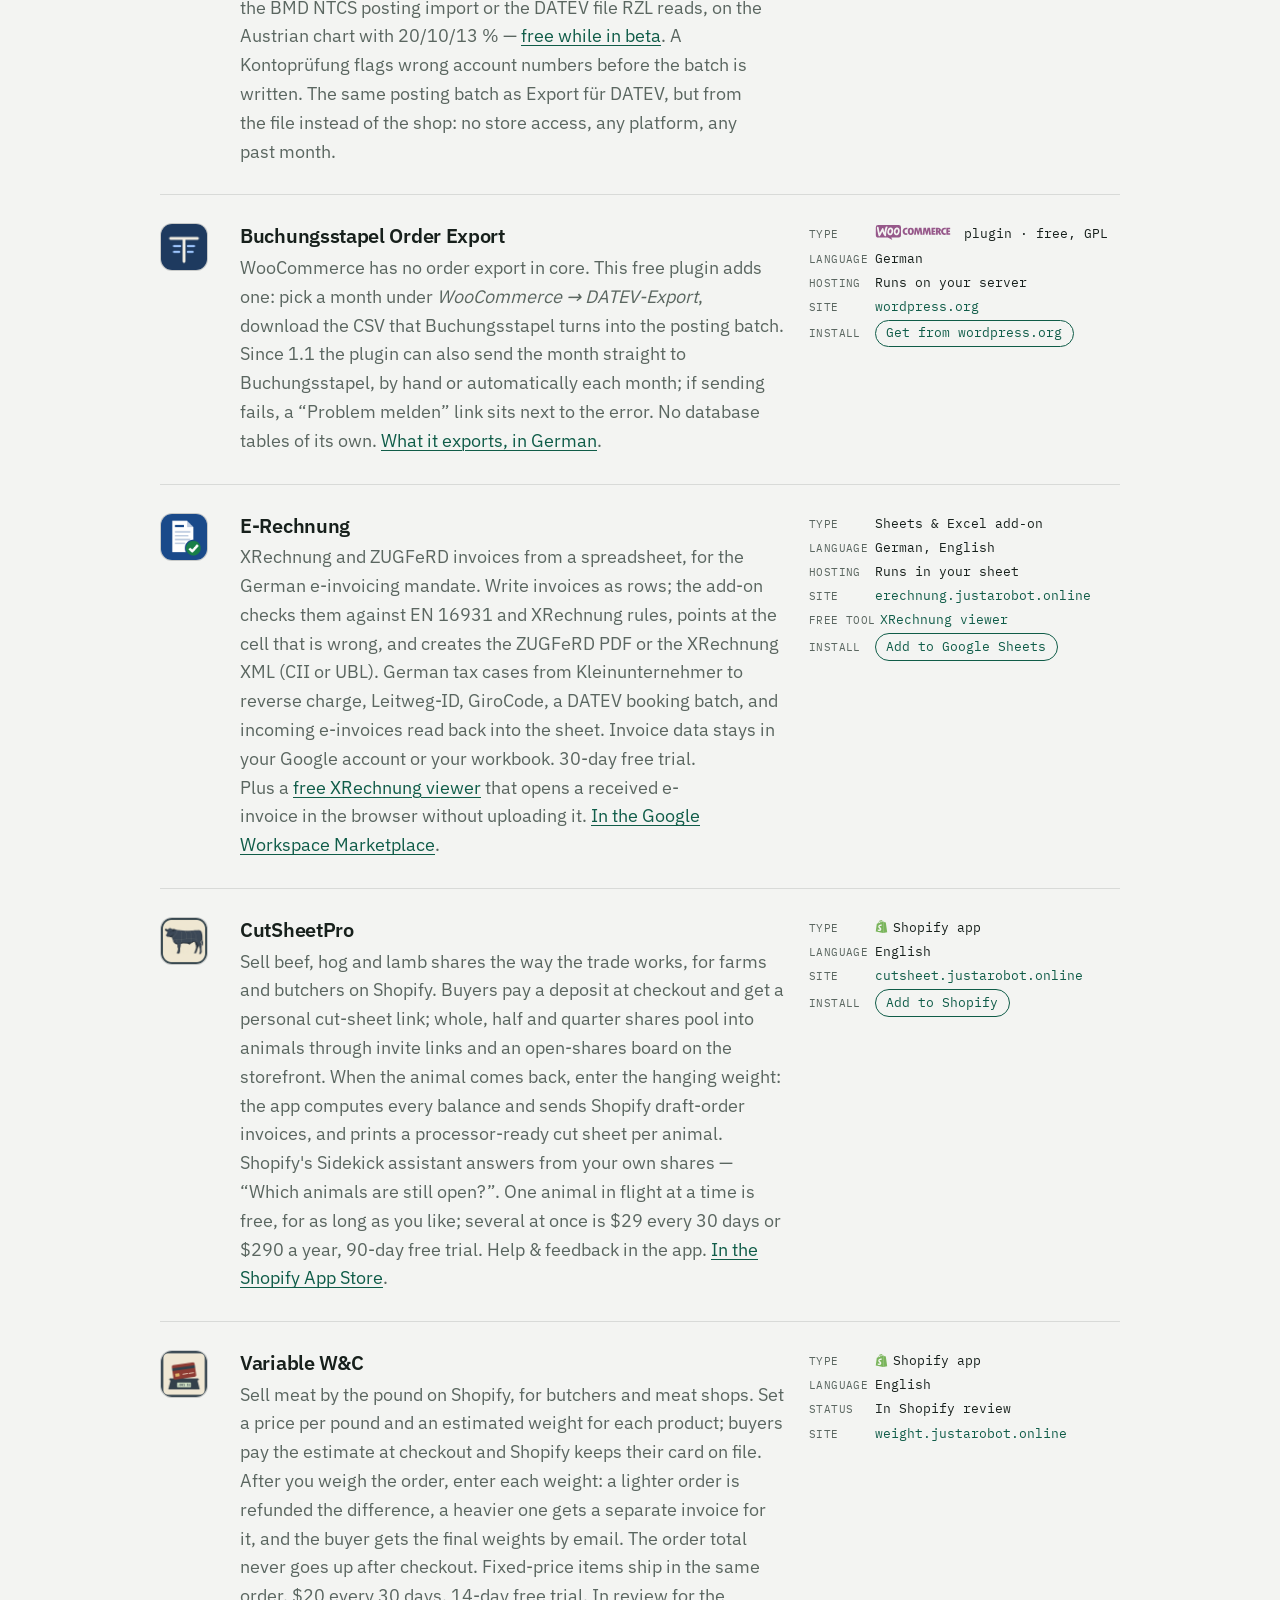
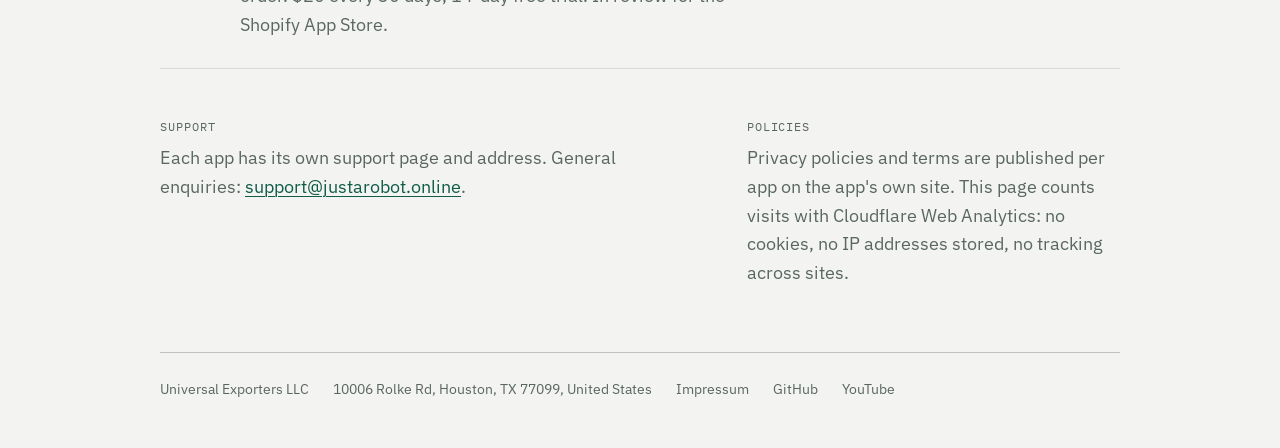
==== commit c7fcbec6: "BMD-Export: link the new 42-second overview video Co-Authored-By: Claude Opus 5.5 <noreply@anthropic" ====
--- a/index.html
+++ b/index.html
@@ -78,7 +78,7 @@
         <img class="tool__icon" src="bmd.png" alt="" width="48" height="48">
         <div>
           <h2><a href="https://bmd.justarobot.online" target="_blank" rel="noopener">BMD-Export</a></h2>
-          <p>For Austrian Shopify shops: orders and refunds as a monthly booking file for BMD NTCS (Buchungsimport) or, in the DATEV format, for RZL. Austrian VAT at 20/10/13 %, exports, EU B2B with VAT ID and OSS, on the EKR chart with every account editable; Shopify Payments payouts reconciled. Same engine as Export für DATEV, and the same tools: Steuerberater-Zugang (a private link for the Kanzlei plus a “Monat ist fertig” mail each month), POS cash sales booked to the Kasse account, a banner and mail at 80 % and 100 % of the €10,000 EU Lieferschwelle, an Onboarding-Check with a report for the Kanzlei, a Kontoprüfung that flags wrong account numbers before the export, and Shopify's Sidekick assistant — “How close am I to the Lieferschwelle?”. Report a problem: a button in the app that mails support with an incident number. Beta: please check the first import in BMD or RZL and tell us. <a href="https://apps.shopify.com/bmd-export-2" target="_blank" rel="noopener">In the Shopify App Store</a> · <a href="https://youtu.be/FppHEJGvU10" target="_blank" rel="noopener">85-second walkthrough</a>.</p>
+          <p>For Austrian Shopify shops: orders and refunds as a monthly booking file for BMD NTCS (Buchungsimport) or, in the DATEV format, for RZL. Austrian VAT at 20/10/13 %, exports, EU B2B with VAT ID and OSS, on the EKR chart with every account editable; Shopify Payments payouts reconciled. Same engine as Export für DATEV, and the same tools: Steuerberater-Zugang (a private link for the Kanzlei plus a “Monat ist fertig” mail each month), POS cash sales booked to the Kasse account, a banner and mail at 80 % and 100 % of the €10,000 EU Lieferschwelle, an Onboarding-Check with a report for the Kanzlei, a Kontoprüfung that flags wrong account numbers before the export, and Shopify's Sidekick assistant — “How close am I to the Lieferschwelle?”. Report a problem: a button in the app that mails support with an incident number. Beta: please check the first import in BMD or RZL and tell us. <a href="https://apps.shopify.com/bmd-export-2" target="_blank" rel="noopener">In the Shopify App Store</a> · <a href="https://youtu.be/MVgzaT7ezV4" target="_blank" rel="noopener">42-second overview</a>.</p>
         </div>
         <div class="tool__meta">
           <span><span class="k">Type</span><b><svg class="brand" aria-hidden="true"><use href="#shopify"/></svg>Shopify app</b></span>
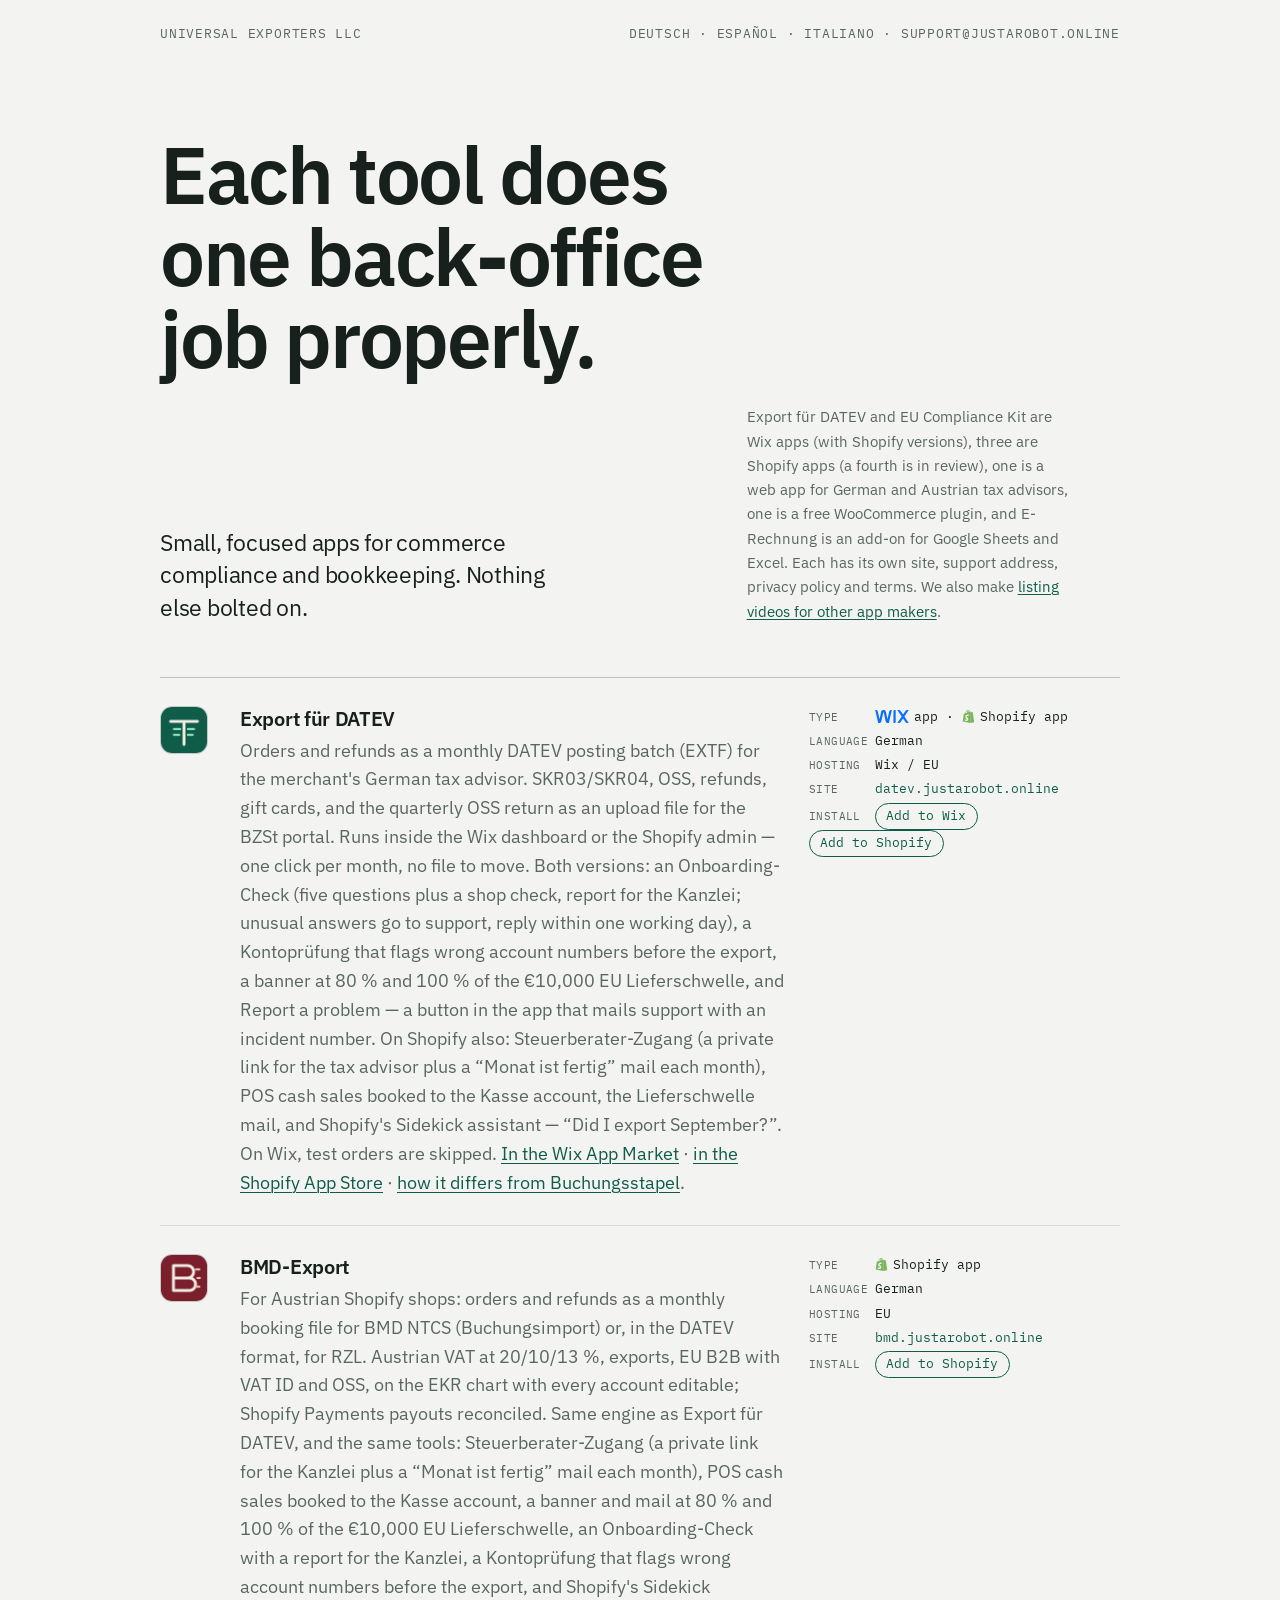
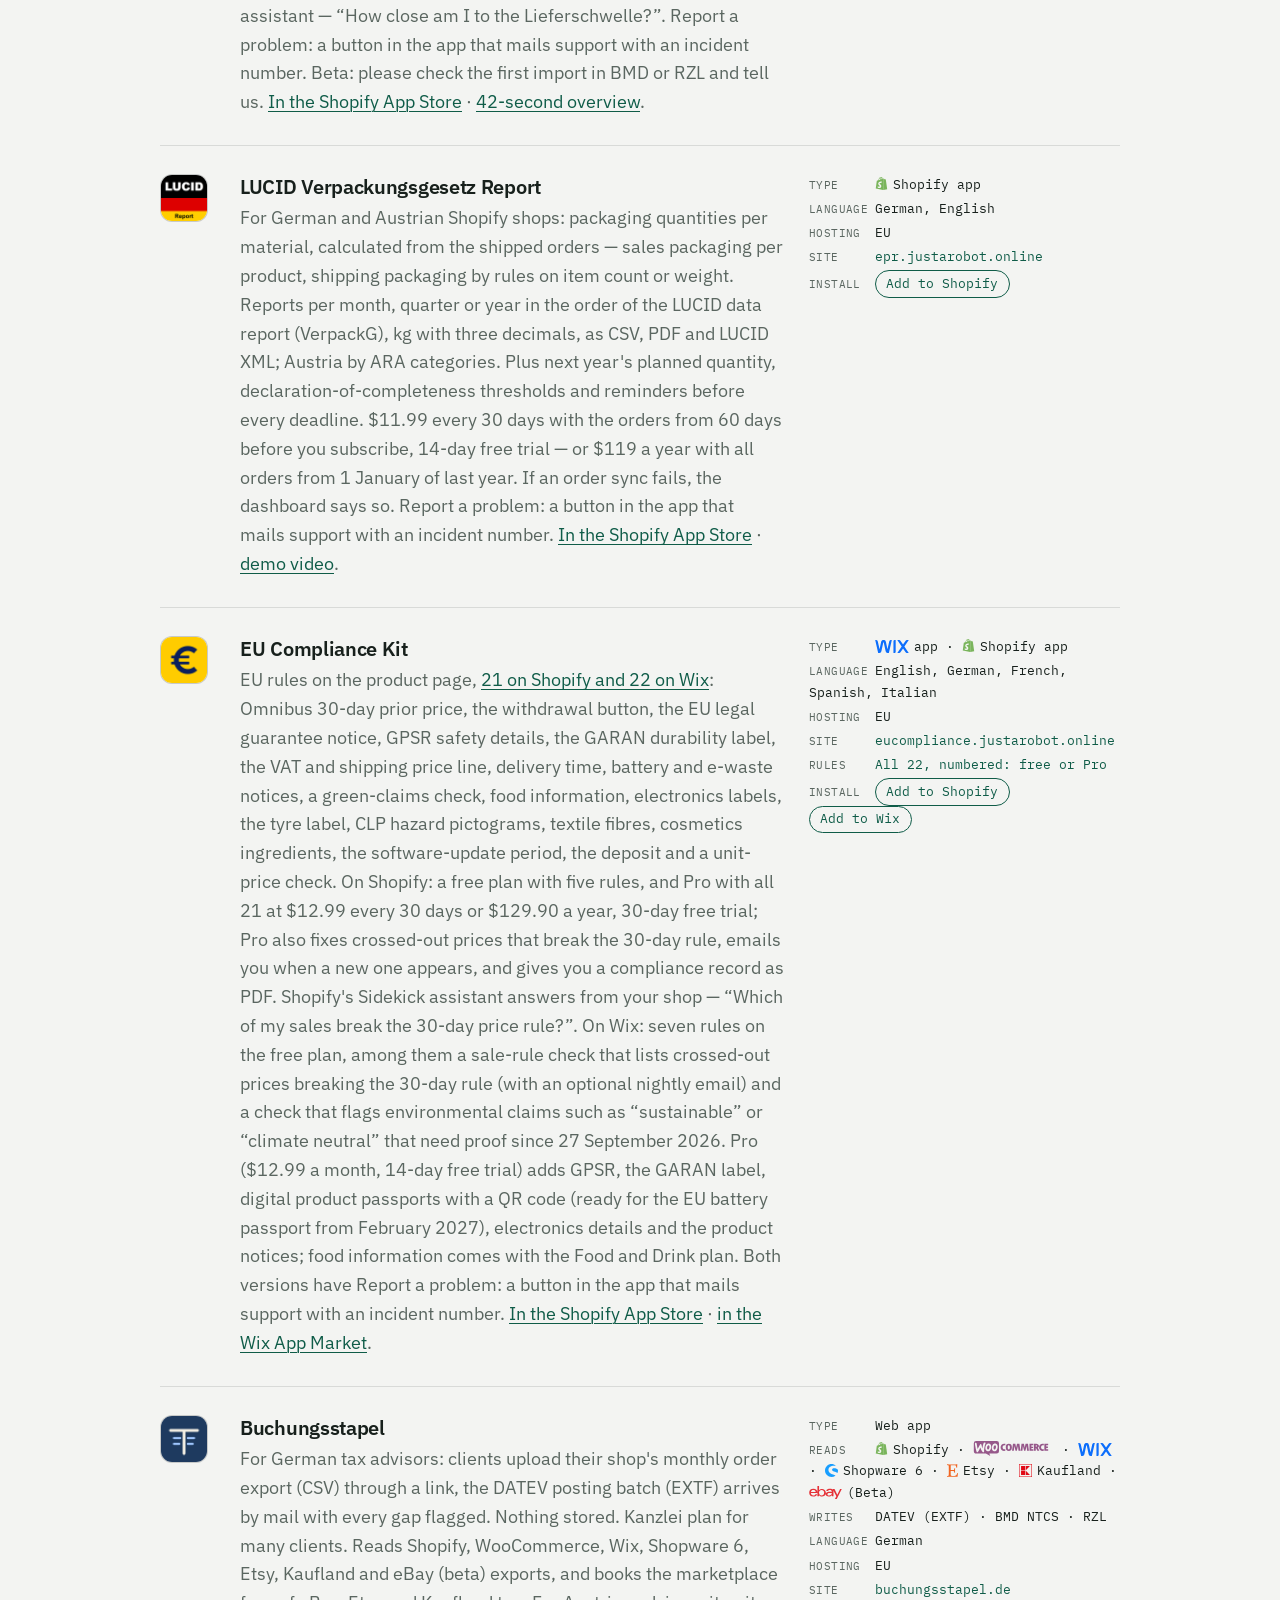
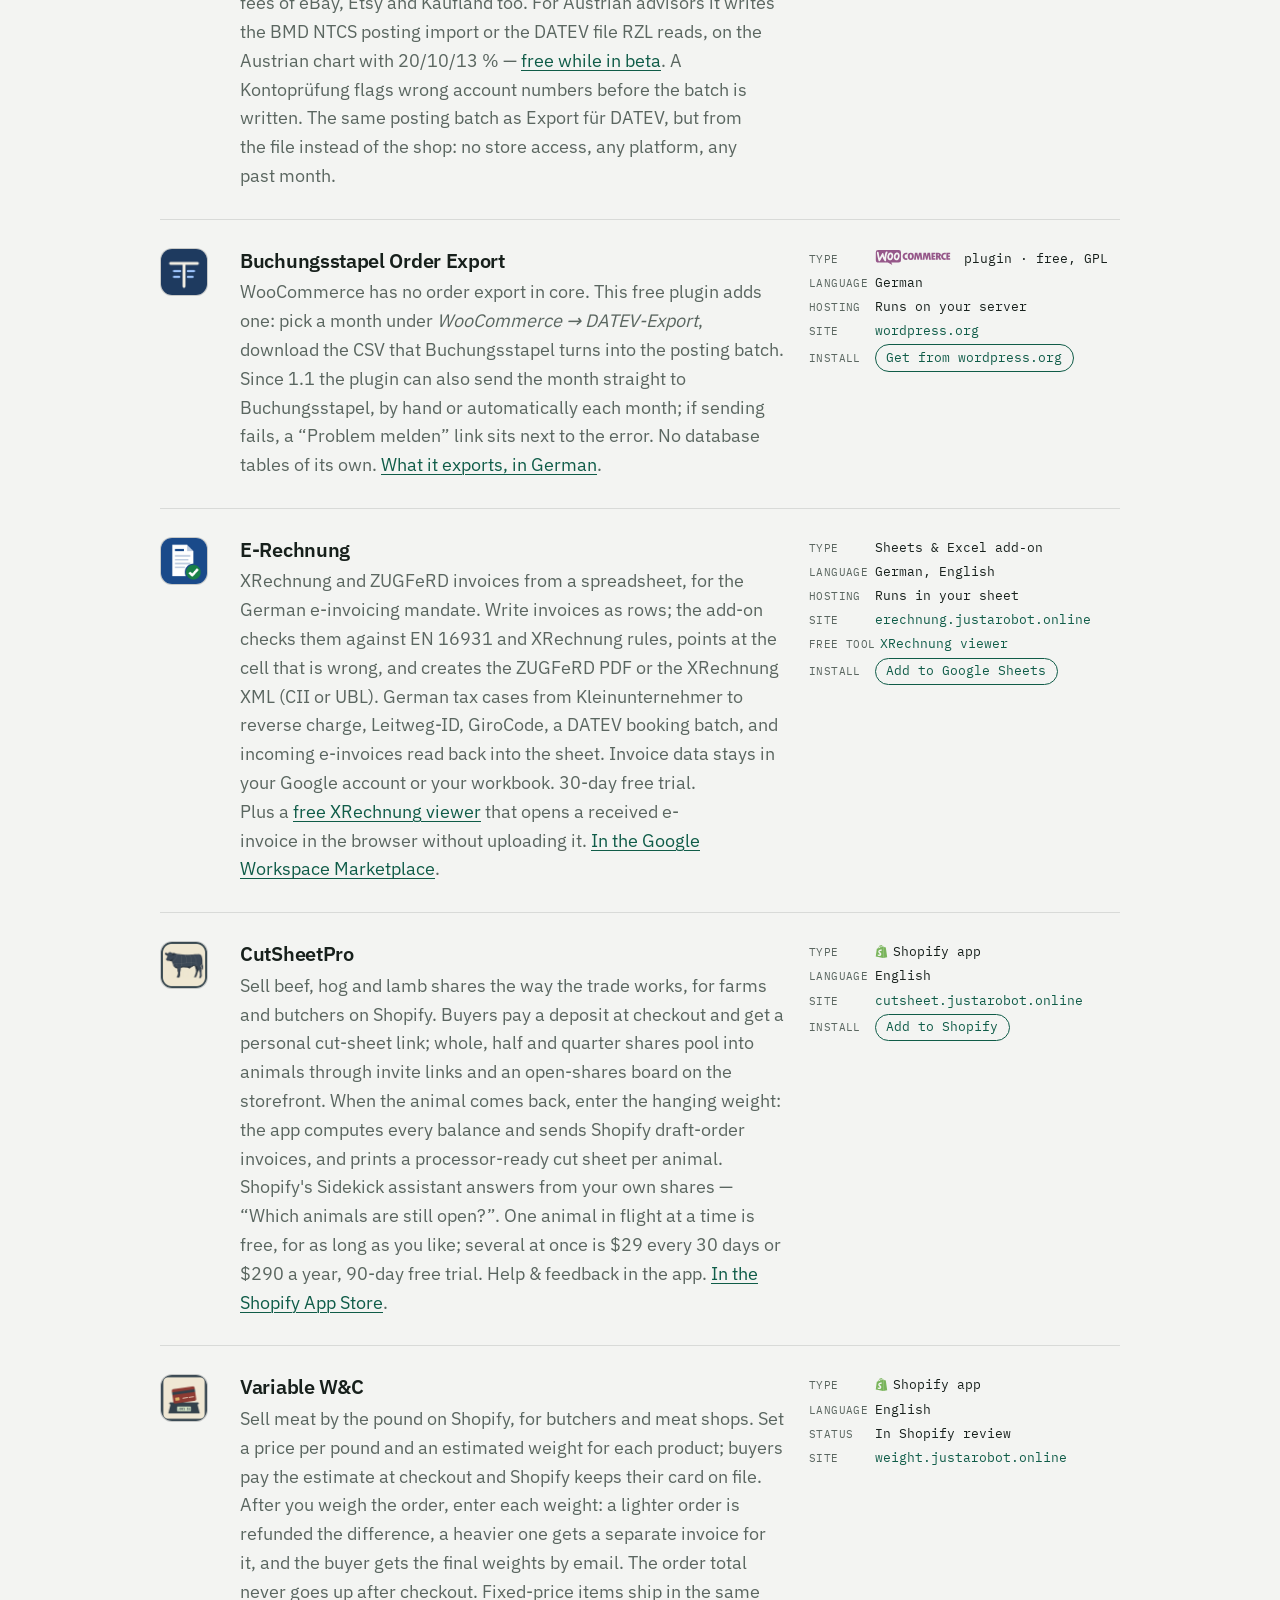
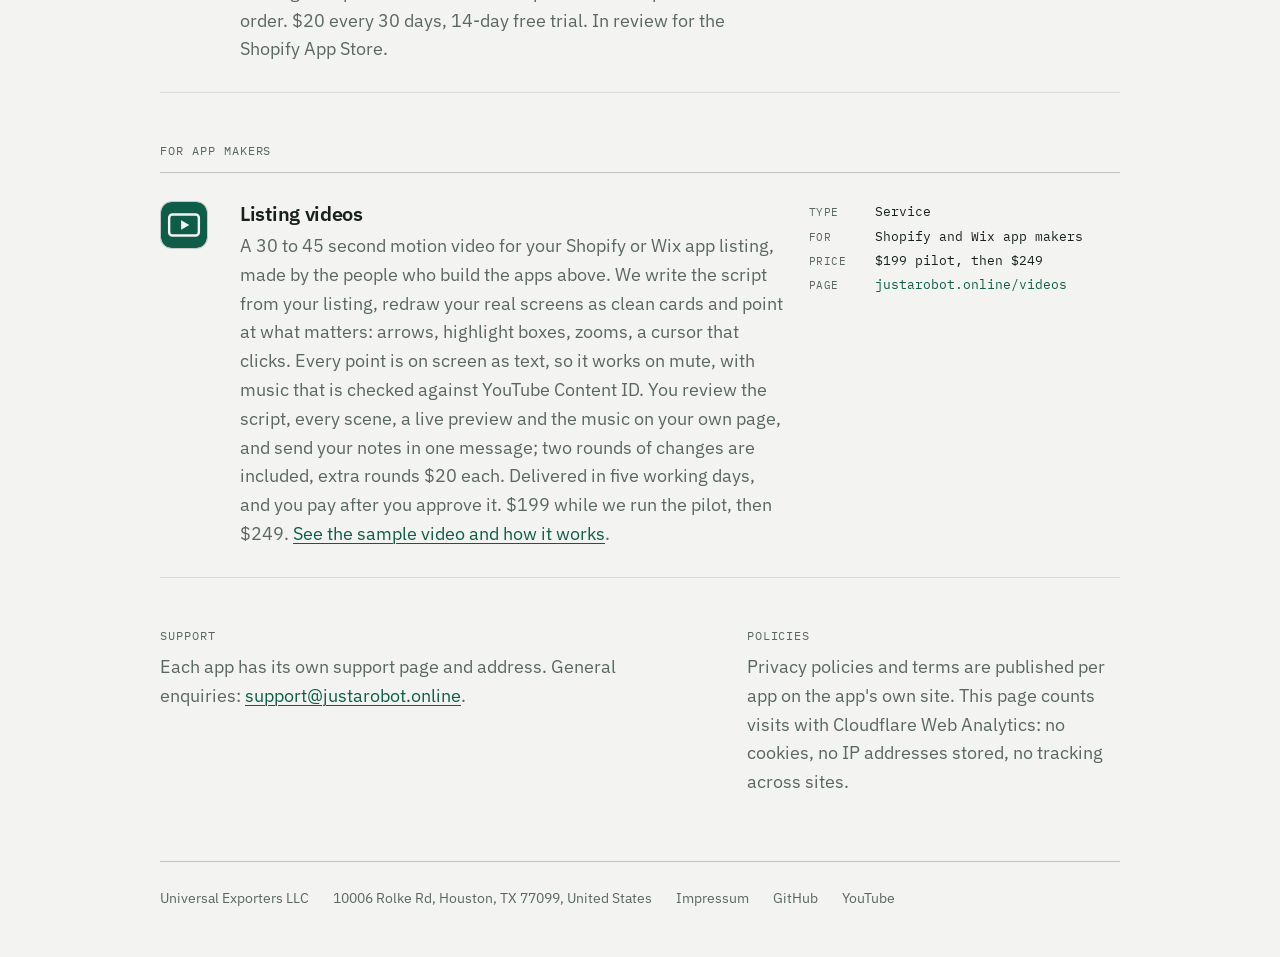
==== commit e787e47b: "Homepage: listing videos for app makers (section, description, JSON-LD); videos page: SEO tags, Vide" ====
--- a/index.html
+++ b/index.html
@@ -4,7 +4,7 @@
 <meta charset="utf-8">
 <meta name="viewport" content="width=device-width, initial-scale=1">
 <title>DATEV Export, EU Compliance &amp; LUCID Apps for Shopify, Wix</title>
-<meta name="description" content="DATEV export for Shopify and Wix, EU compliance (Omnibus, GPSR), LUCID Verpackungsgesetz reports, BMD export, XRechnung and cut sheets for meat shares.">
+<meta name="description" content="DATEV export for Shopify and Wix, EU compliance (Omnibus, GPSR), LUCID Verpackungsgesetz reports, BMD export, XRechnung, cut sheets for meat shares, and listing videos for app makers.">
 <link rel="icon" href="datev.png">
 <link rel="canonical" href="https://justarobot.online/">
 <link rel="alternate" hreflang="en" href="https://justarobot.online/">
@@ -19,14 +19,14 @@
 <meta property="og:locale:alternate" content="es_ES">
 <meta property="og:locale:alternate" content="it_IT">
 <meta property="og:title" content="DATEV Export, EU Compliance &amp; LUCID Apps for Shopify, Wix">
-<meta property="og:description" content="DATEV export for Shopify and Wix, EU compliance (Omnibus, GPSR), LUCID Verpackungsgesetz reports, BMD export, XRechnung and cut sheets for meat shares.">
+<meta property="og:description" content="DATEV export for Shopify and Wix, EU compliance (Omnibus, GPSR), LUCID Verpackungsgesetz reports, BMD export, XRechnung, cut sheets for meat shares, and listing videos for app makers.">
 <meta property="og:url" content="https://justarobot.online/">
 <meta property="og:image" content="https://justarobot.online/og.png">
 <meta property="og:image:width" content="1200">
 <meta property="og:image:height" content="630">
 <meta name="twitter:card" content="summary_large_image">
 <meta name="twitter:title" content="DATEV Export, EU Compliance &amp; LUCID Apps for Shopify, Wix">
-<meta name="twitter:description" content="DATEV export for Shopify and Wix, EU compliance (Omnibus, GPSR), LUCID Verpackungsgesetz reports, BMD export, XRechnung and cut sheets for meat shares.">
+<meta name="twitter:description" content="DATEV export for Shopify and Wix, EU compliance (Omnibus, GPSR), LUCID Verpackungsgesetz reports, BMD export, XRechnung, cut sheets for meat shares, and listing videos for app makers.">
 <meta name="twitter:image" content="https://justarobot.online/og.png">
 <script type="application/ld+json">{"@context":"https://schema.org","@graph":[
 {"@type":"Organization","@id":"https://justarobot.online/#org","name":"Universal Exporters","url":"https://justarobot.online","logo":"https://justarobot.online/datev.png","sameAs":["https://github.com/justarob0x","https://www.youtube.com/@universalexportersllc"],"address":{"@type":"PostalAddress","streetAddress":"10006 Rolke Rd","addressLocality":"Houston","addressRegion":"TX","postalCode":"77099","addressCountry":"US"}},
@@ -37,7 +37,8 @@
 {"@type":"SoftwareApplication","name":"Buchungsstapel","url":"https://buchungsstapel.de","applicationCategory":"BusinessApplication","operatingSystem":"Web","description":"Web app for German and Austrian tax advisors: the client's monthly shop order export (CSV) becomes a DATEV posting batch (EXTF), a BMD NTCS import or an RZL file. Reads Shopify, WooCommerce, Wix, Shopware 6, Etsy, Kaufland and eBay exports.","author":{"@id":"https://justarobot.online/#org"},"offers":{"@type":"Offer","price":"19.00","priceCurrency":"EUR","description":"per client every 30 days, or 149 € a year"}},
 {"@type":"SoftwareApplication","name":"Buchungsstapel Order Export for WooCommerce","url":"https://wordpress.org/plugins/buchungsstapel-order-export-for-woocommerce/","applicationCategory":"BusinessApplication","operatingSystem":"Web","description":"Free WooCommerce plugin that exports a month of orders as the CSV Buchungsstapel turns into a DATEV posting batch.","author":{"@id":"https://justarobot.online/#org"},"offers":{"@type":"Offer","price":"0","priceCurrency":"EUR"}},
 {"@type":"SoftwareApplication","name":"E-Rechnung","url":"https://erechnung.justarobot.online","applicationCategory":"BusinessApplication","operatingSystem":"Web","description":"XRechnung and ZUGFeRD e-invoices from Google Sheets or Excel, checked against EN 16931, with a DATEV booking batch and a free XRechnung viewer.","author":{"@id":"https://justarobot.online/#org"},"offers":{"@type":"Offer","price":"2.99","priceCurrency":"EUR","description":"per month or 29 € a year, 30-day free trial"}},
-{"@type":"SoftwareApplication","name":"CutSheetPro","url":"https://cutsheet.justarobot.online","applicationCategory":"BusinessApplication","operatingSystem":"Web","description":"Shopify app for farms and butchers selling beef, hog and lamb shares: deposits at checkout, cut sheets, balances from hanging weight, draft-order invoices.","author":{"@id":"https://justarobot.online/#org"},"offers":[{"@type":"Offer","name":"Free","price":"0","priceCurrency":"USD","description":"one animal in flight at a time"},{"@type":"Offer","name":"Paid","price":"29.00","priceCurrency":"USD","description":"every 30 days or $290 a year, 90-day free trial"}]}
+{"@type":"SoftwareApplication","name":"CutSheetPro","url":"https://cutsheet.justarobot.online","applicationCategory":"BusinessApplication","operatingSystem":"Web","description":"Shopify app for farms and butchers selling beef, hog and lamb shares: deposits at checkout, cut sheets, balances from hanging weight, draft-order invoices.","author":{"@id":"https://justarobot.online/#org"},"offers":[{"@type":"Offer","name":"Free","price":"0","priceCurrency":"USD","description":"one animal in flight at a time"},{"@type":"Offer","name":"Paid","price":"29.00","priceCurrency":"USD","description":"every 30 days or $290 a year, 90-day free trial"}]},
+{"@type":"Service","@id":"https://justarobot.online/videos/#service","name":"App listing videos","url":"https://justarobot.online/videos/","serviceType":"Promo video production for Shopify and Wix apps","description":"A 30 to 45 second motion video for a Shopify or Wix app listing, built from the app's real screens, reviewed on a private page.","provider":{"@id":"https://justarobot.online/#org"},"areaServed":"Worldwide","offers":{"@type":"Offer","price":"199","priceCurrency":"USD","description":"Pilot price, $249 after the pilot. Two rounds of changes included, extra rounds $20 each."}}
 ]}</script>
 <link rel="preload" href="fonts/ibm-plex-sans-normal.woff2" as="font" type="font/woff2" crossorigin>
 <link rel="stylesheet" href="/site.css">
@@ -55,7 +56,7 @@
     <section class="title">
       <h1>Each tool does one back‑office job properly.</h1>
       <p class="lede">Small, focused apps for commerce compliance and bookkeeping. Nothing else bolted on.</p>
-      <p class="aside">Export für DATEV and EU Compliance Kit are Wix apps (with Shopify versions), three are Shopify apps (a fourth is in review), one is a web app for German and Austrian tax advisors, one is a free WooCommerce plugin, and E-Rechnung is an add-on for Google Sheets and Excel. Each has its own site, support address, privacy policy and terms.</p>
+      <p class="aside">Export für DATEV and EU Compliance Kit are Wix apps (with Shopify versions), three are Shopify apps (a fourth is in review), one is a web app for German and Austrian tax advisors, one is a free WooCommerce plugin, and E-Rechnung is an add-on for Google Sheets and Excel. Each has its own site, support address, privacy policy and terms. We also make <a href="/videos/">listing videos for other app makers</a>.</p>
     </section>
 
     <ul class="index">
@@ -192,6 +193,23 @@
           <span><span class="k">Language</span><b>English</b></span>
           <span><span class="k">Status</span><b>In Shopify review</b></span>
           <span><span class="k">Site</span><a href="https://weight.justarobot.online" target="_blank" rel="noopener">weight.justarobot.online</a></span>
+        </div>
+      </li>
+    </ul>
+
+    <h2 class="group" id="videos">For app makers</h2>
+    <ul class="index">
+      <li class="tool">
+        <img class="tool__icon" src="videos/icon.svg" alt="" width="48" height="48">
+        <div>
+          <h2><a href="/videos/">Listing videos</a></h2>
+          <p>A 30 to 45 second motion video for your Shopify or Wix app listing, made by the people who build the apps above. We write the script from your listing, redraw your real screens as clean cards and point at what matters: arrows, highlight boxes, zooms, a cursor that clicks. Every point is on screen as text, so it works on mute, with music that is checked against YouTube Content ID. You review the script, every scene, a live preview and the music on your own page, and send your notes in one message; two rounds of changes are included, extra rounds $20 each. Delivered in five working days, and you pay after you approve it. $199 while we run the pilot, then $249. <a href="/videos/">See the sample video and how it works</a>.</p>
+        </div>
+        <div class="tool__meta">
+          <span><span class="k">Type</span><b>Service</b></span>
+          <span><span class="k">For</span><b>Shopify and Wix app makers</b></span>
+          <span><span class="k">Price</span><b>$199 pilot, then $249</b></span>
+          <span><span class="k">Page</span><a href="/videos/">justarobot.online/videos</a></span>
         </div>
       </li>
     </ul>
--- a/site.css
+++ b/site.css
@@ -63,6 +63,7 @@
 .tool__meta .install:hover { background: var(--accent); color: #fff; text-decoration: none; }
 
 /* Support and plate */
+.group { font-family: var(--mono); font-size: 0.75rem; letter-spacing: 0.08em; text-transform: uppercase; color: var(--ink-soft); font-weight: 400; margin: 3rem 0 0.75rem; }
 .support { padding-block: 3rem 0; display: grid; grid-template-columns: minmax(0, 7fr) minmax(0, 5fr); gap: 1rem 4rem; }
 .support h3 { font-family: var(--mono); font-size: 0.75rem; letter-spacing: 0.08em; text-transform: uppercase; color: var(--ink-soft); font-weight: 400; margin-bottom: 0.5rem; }
 .support p { color: var(--ink-soft); max-width: var(--measure); text-wrap: pretty; }
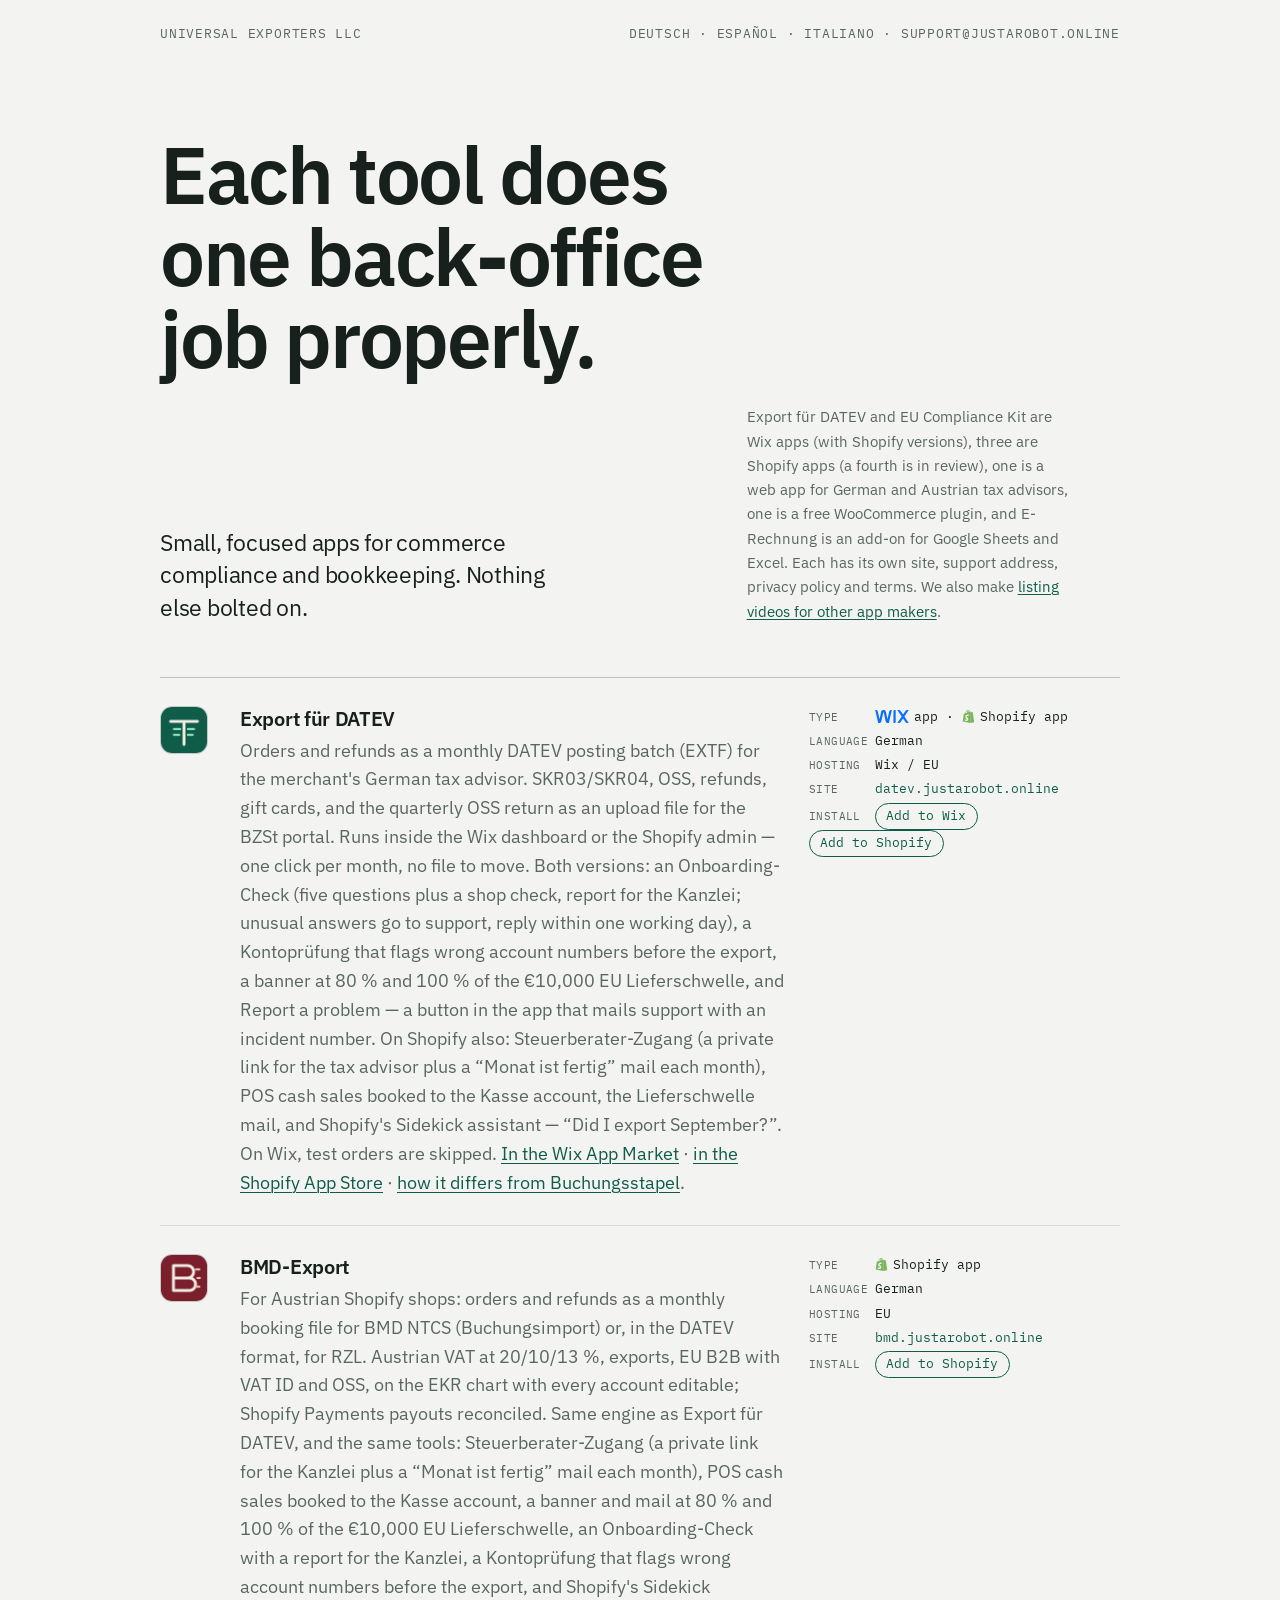
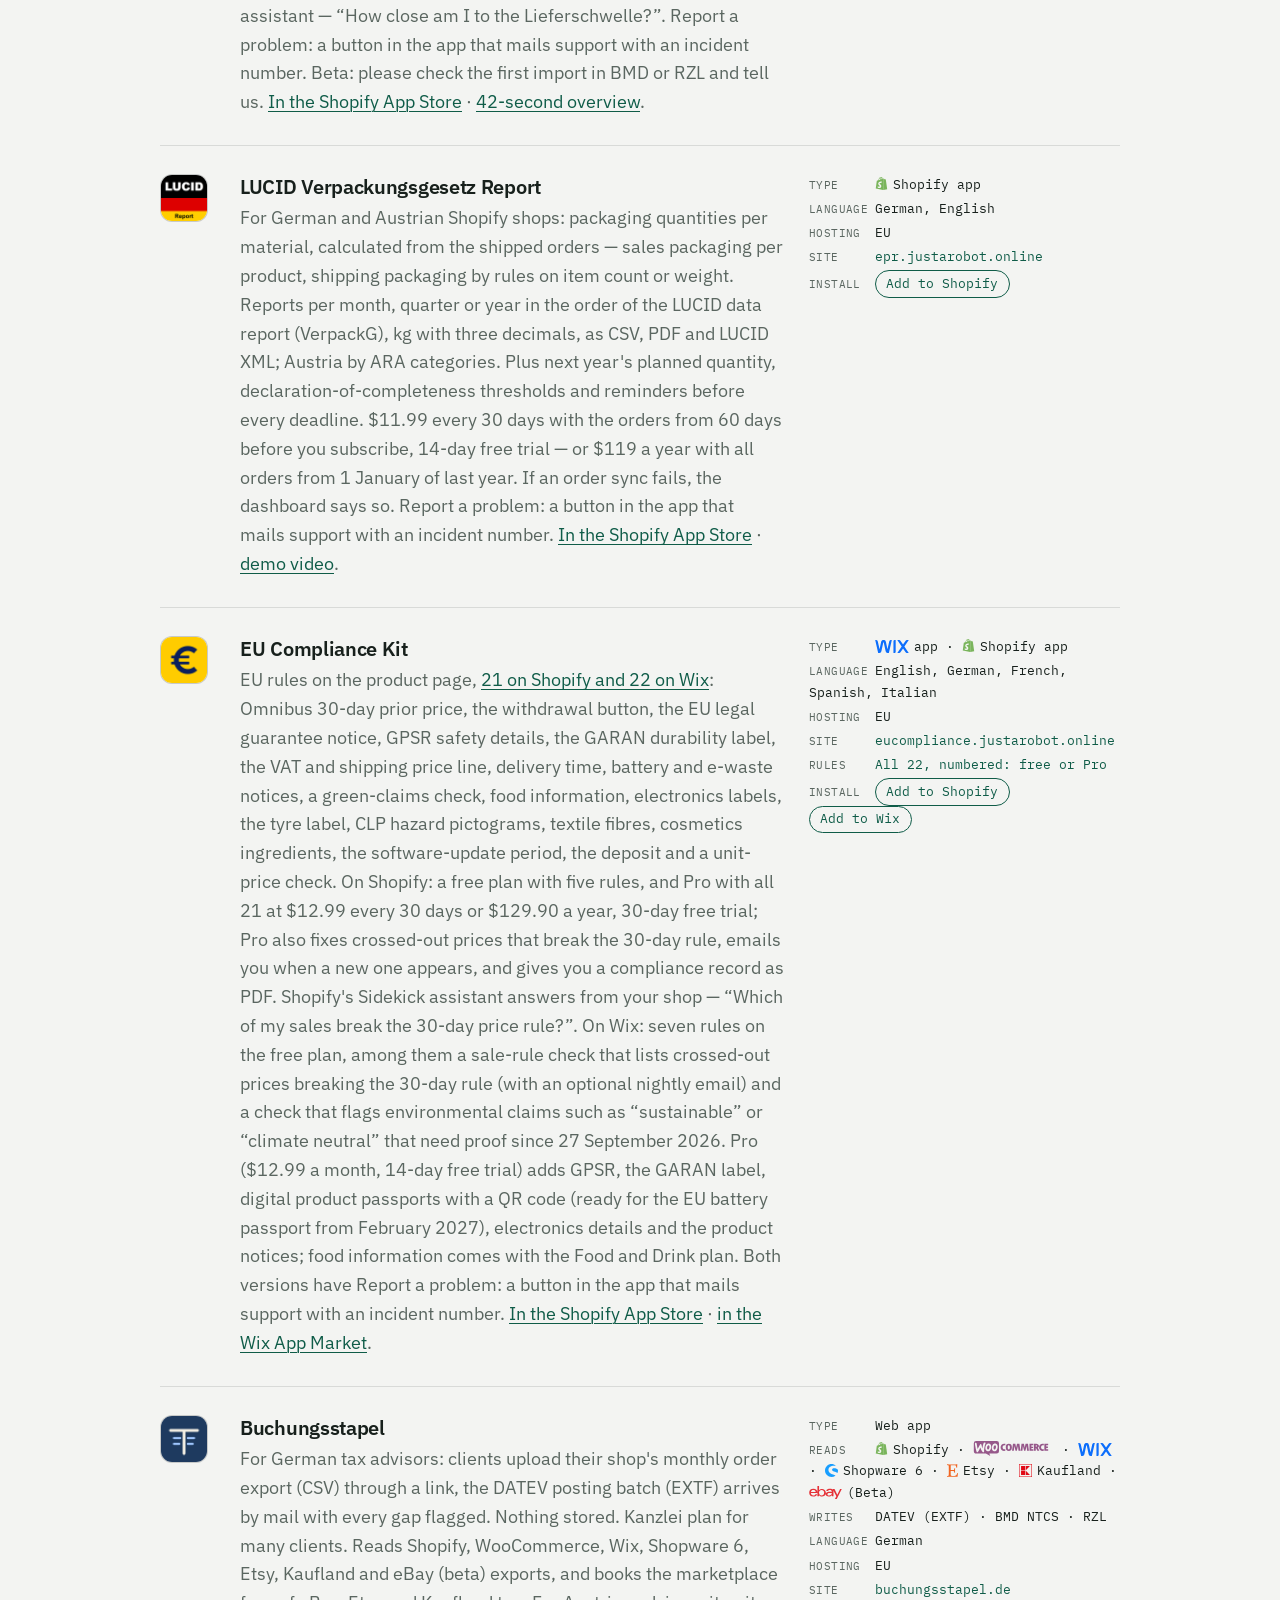
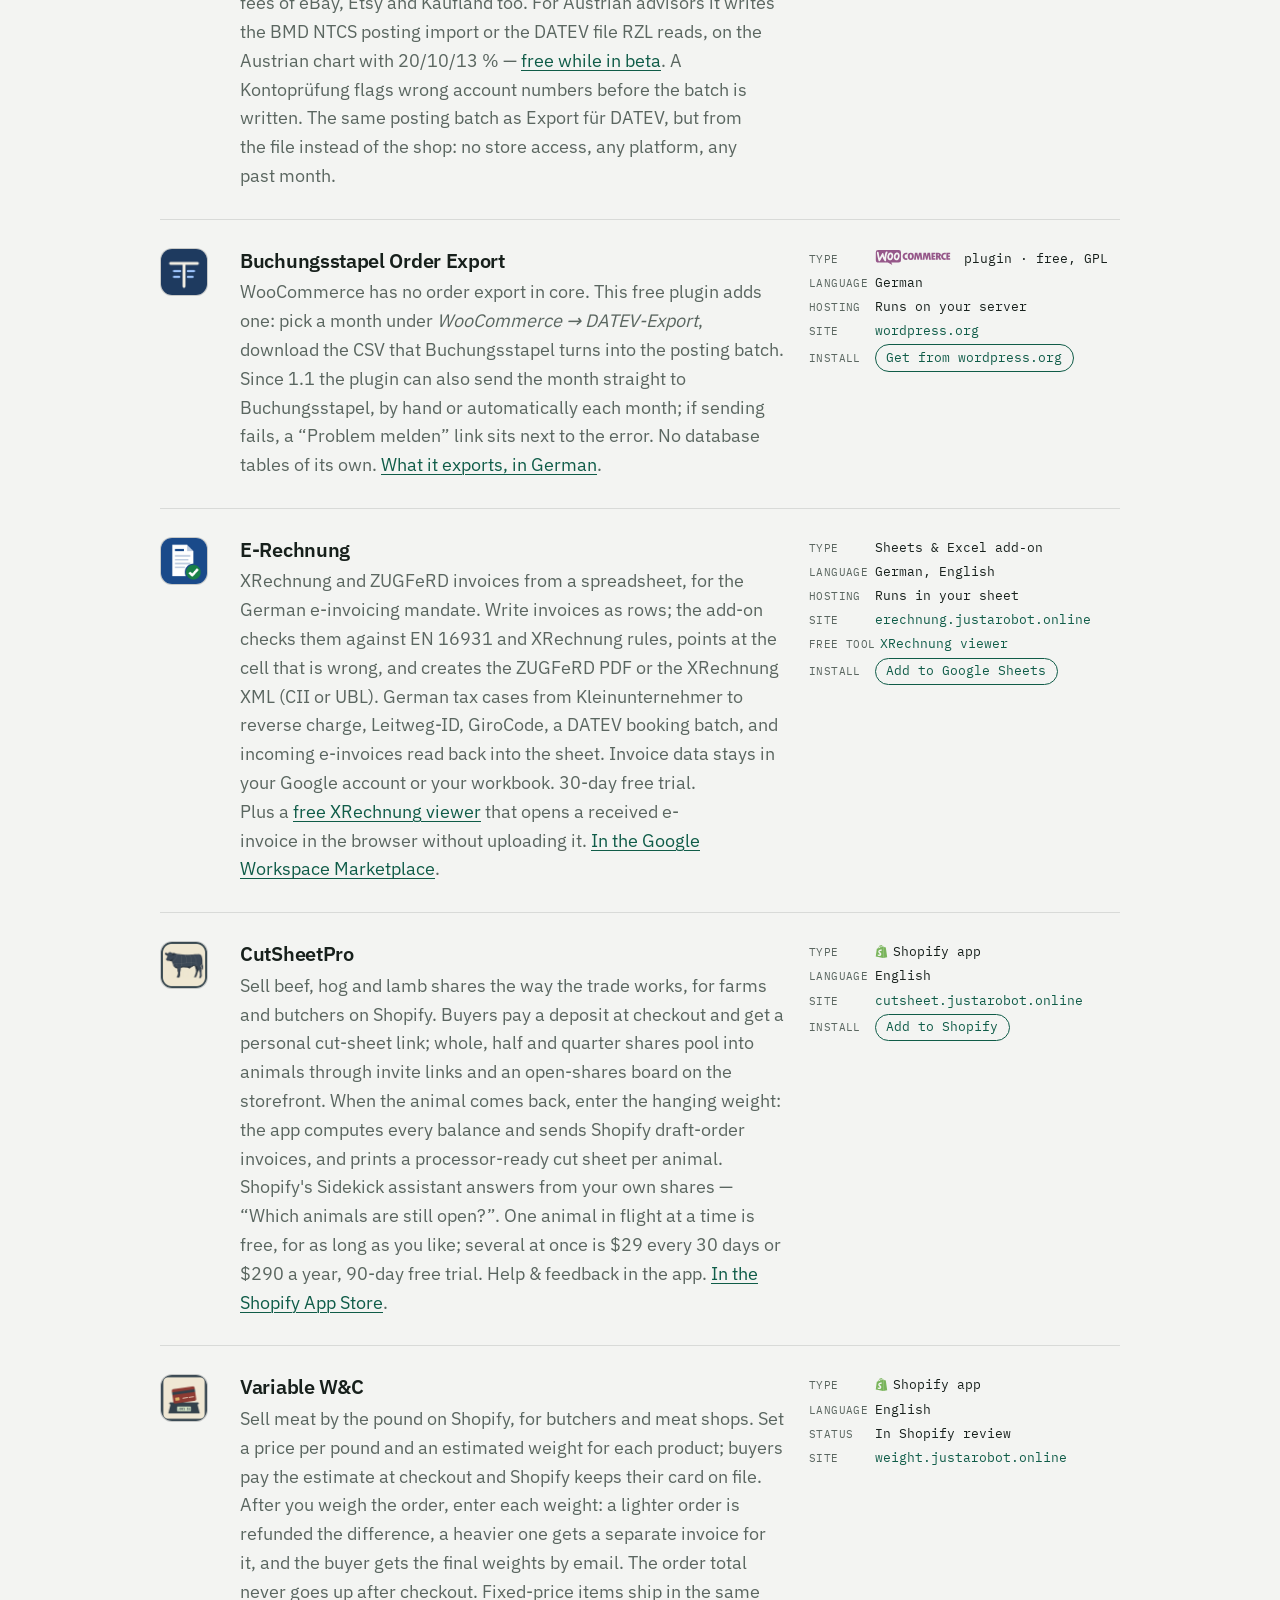
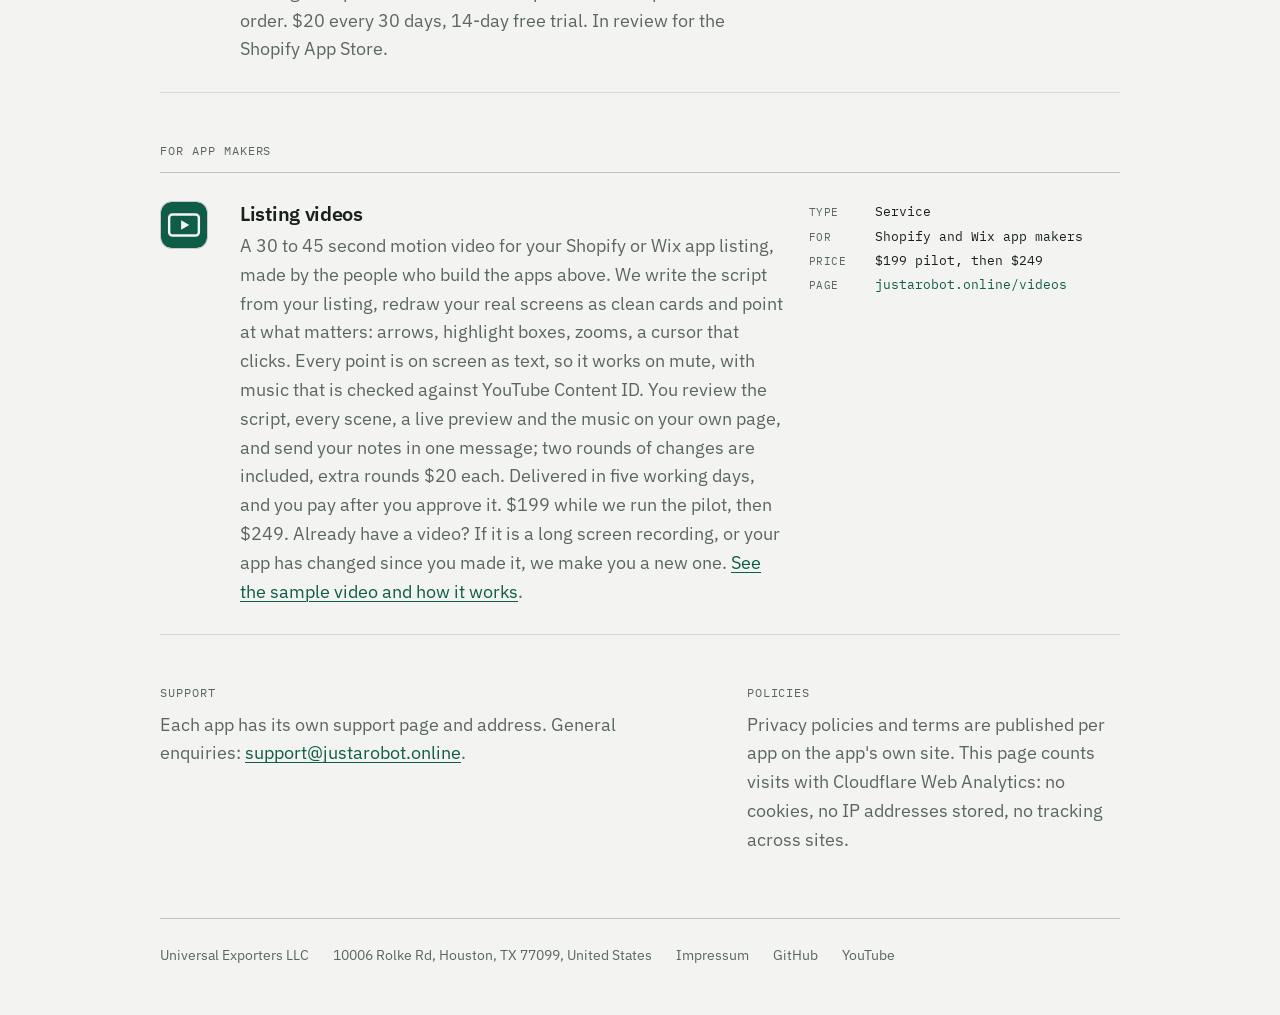
==== commit 2f4e106c: "Listing videos on the DE/ES/IT homepages; 'already have a video?' line and FAQ Co-Authored-By: Claud" ====
--- a/index.html
+++ b/index.html
@@ -203,7 +203,7 @@
         <img class="tool__icon" src="videos/icon.svg" alt="" width="48" height="48">
         <div>
           <h2><a href="/videos/">Listing videos</a></h2>
-          <p>A 30 to 45 second motion video for your Shopify or Wix app listing, made by the people who build the apps above. We write the script from your listing, redraw your real screens as clean cards and point at what matters: arrows, highlight boxes, zooms, a cursor that clicks. Every point is on screen as text, so it works on mute, with music that is checked against YouTube Content ID. You review the script, every scene, a live preview and the music on your own page, and send your notes in one message; two rounds of changes are included, extra rounds $20 each. Delivered in five working days, and you pay after you approve it. $199 while we run the pilot, then $249. <a href="/videos/">See the sample video and how it works</a>.</p>
+          <p>A 30 to 45 second motion video for your Shopify or Wix app listing, made by the people who build the apps above. We write the script from your listing, redraw your real screens as clean cards and point at what matters: arrows, highlight boxes, zooms, a cursor that clicks. Every point is on screen as text, so it works on mute, with music that is checked against YouTube Content ID. You review the script, every scene, a live preview and the music on your own page, and send your notes in one message; two rounds of changes are included, extra rounds $20 each. Delivered in five working days, and you pay after you approve it. $199 while we run the pilot, then $249. Already have a video? If it is a long screen recording, or your app has changed since you made it, we make you a new one. <a href="/videos/">See the sample video and how it works</a>.</p>
         </div>
         <div class="tool__meta">
           <span><span class="k">Type</span><b>Service</b></span>
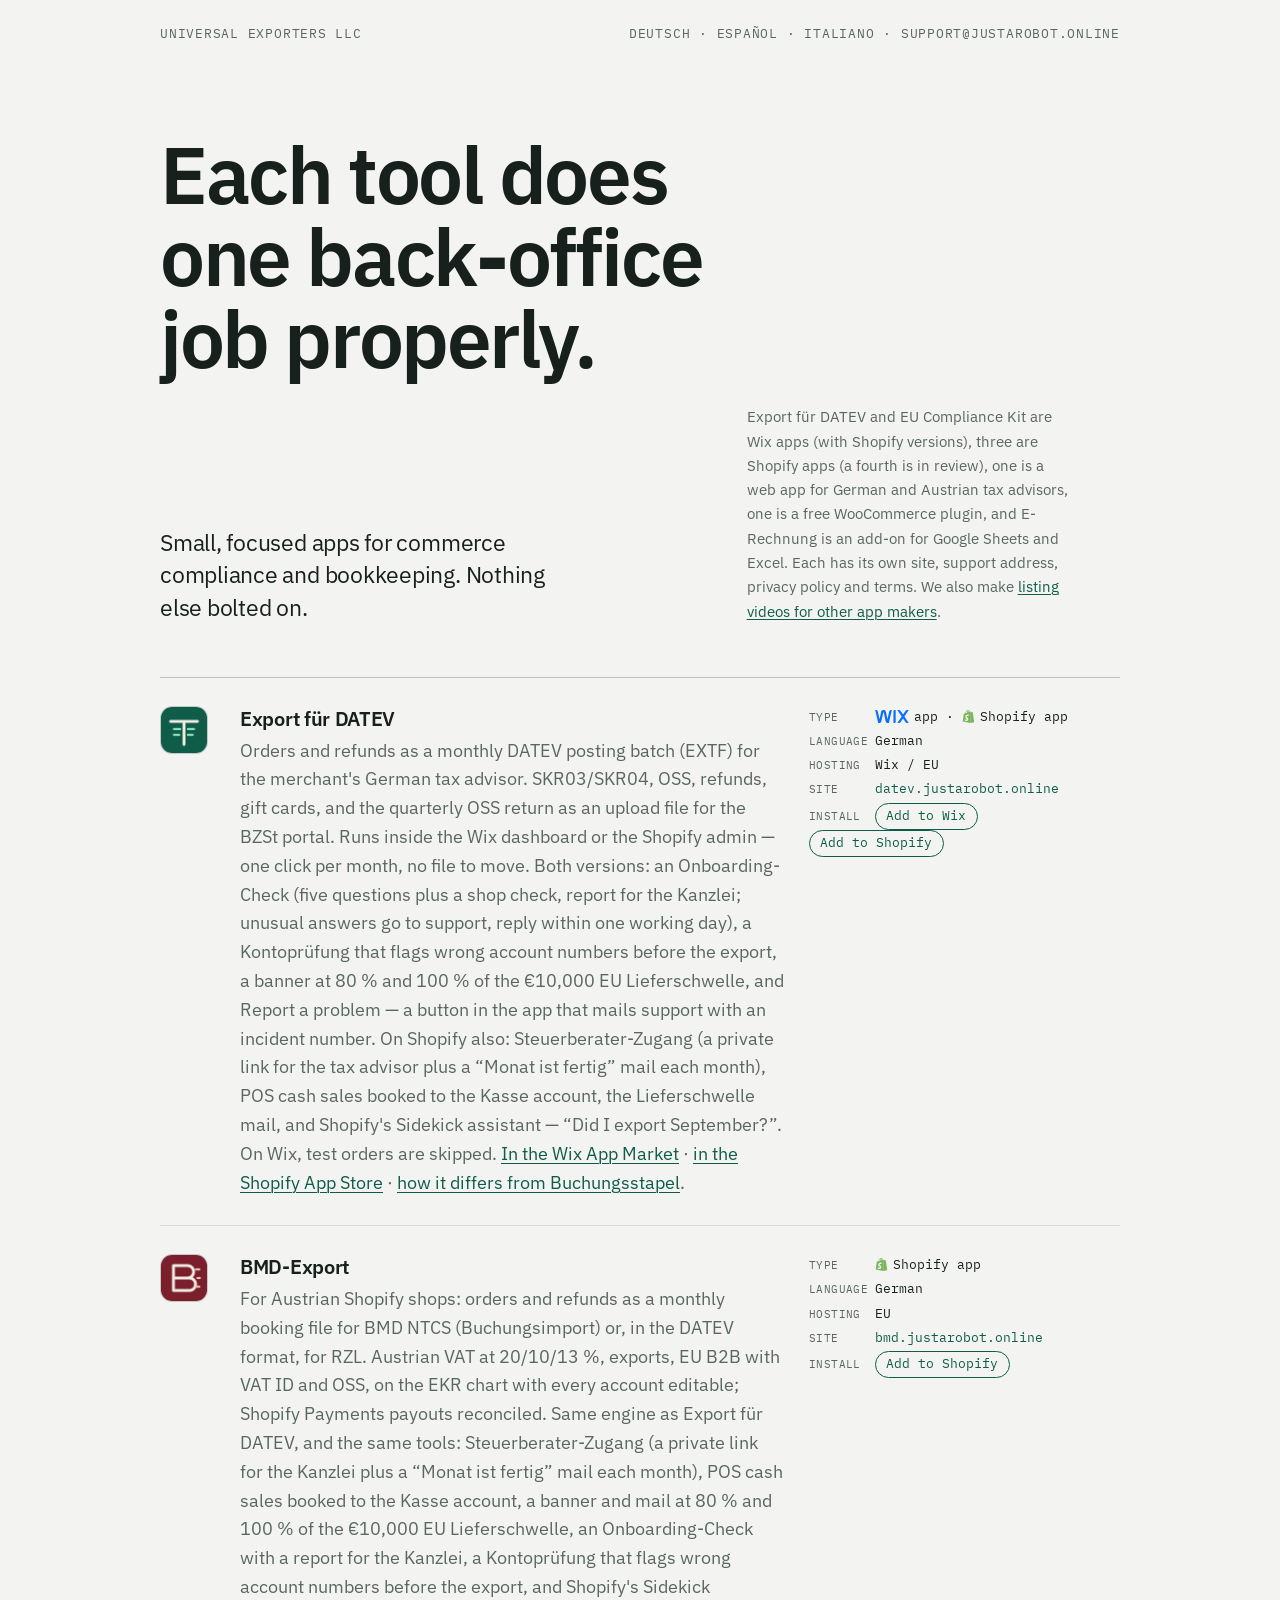
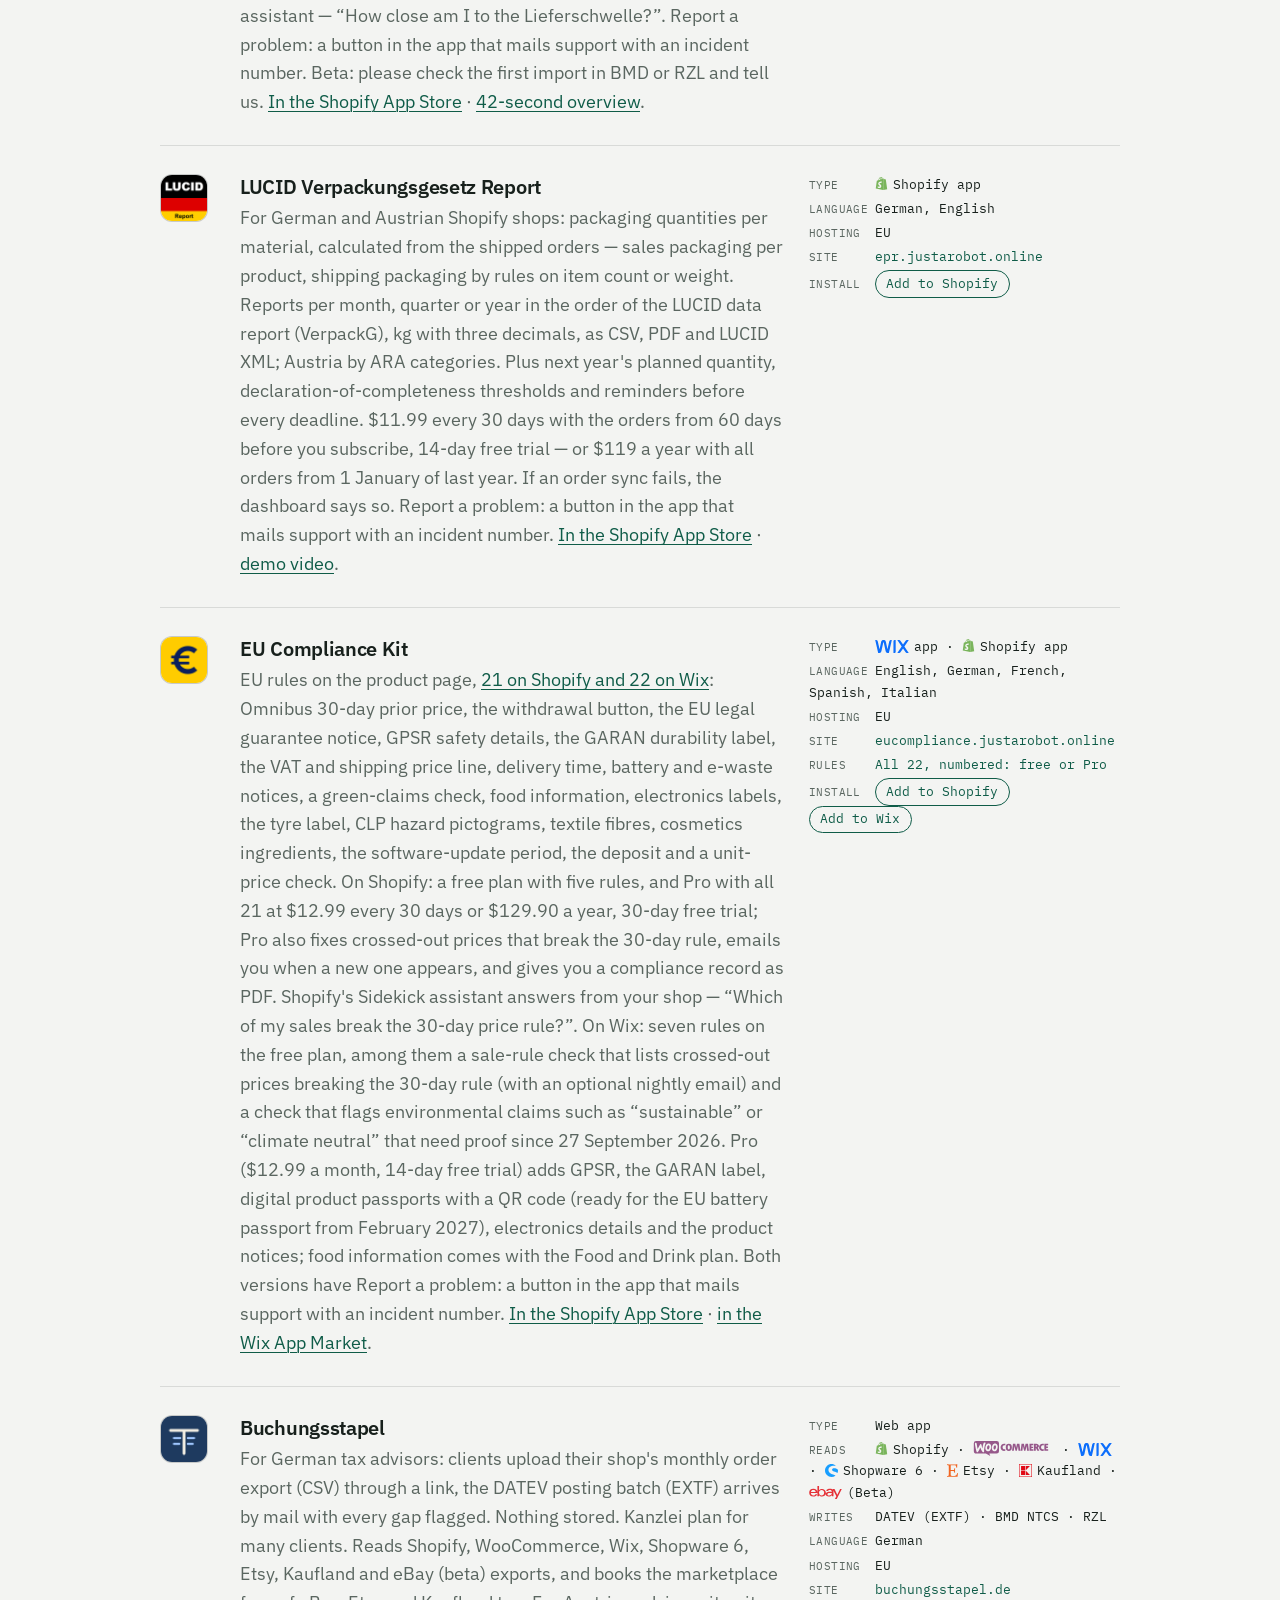
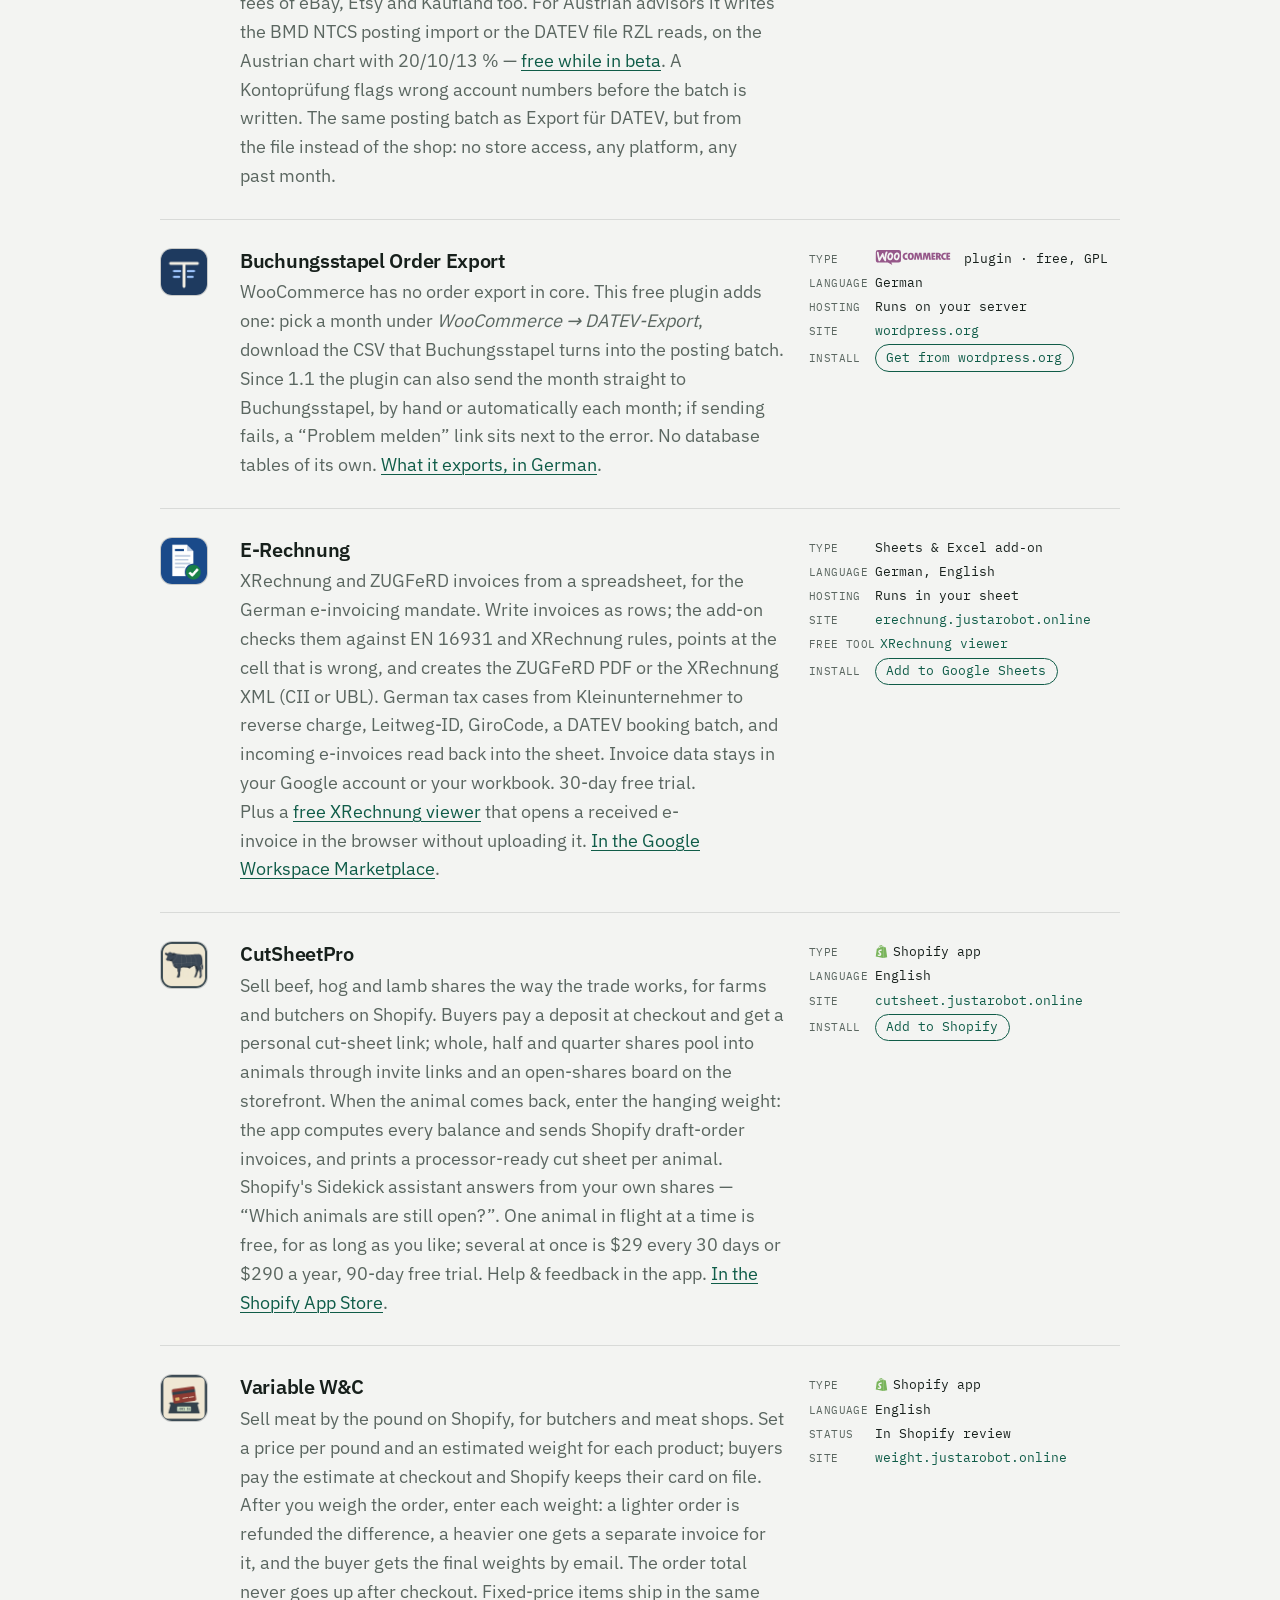
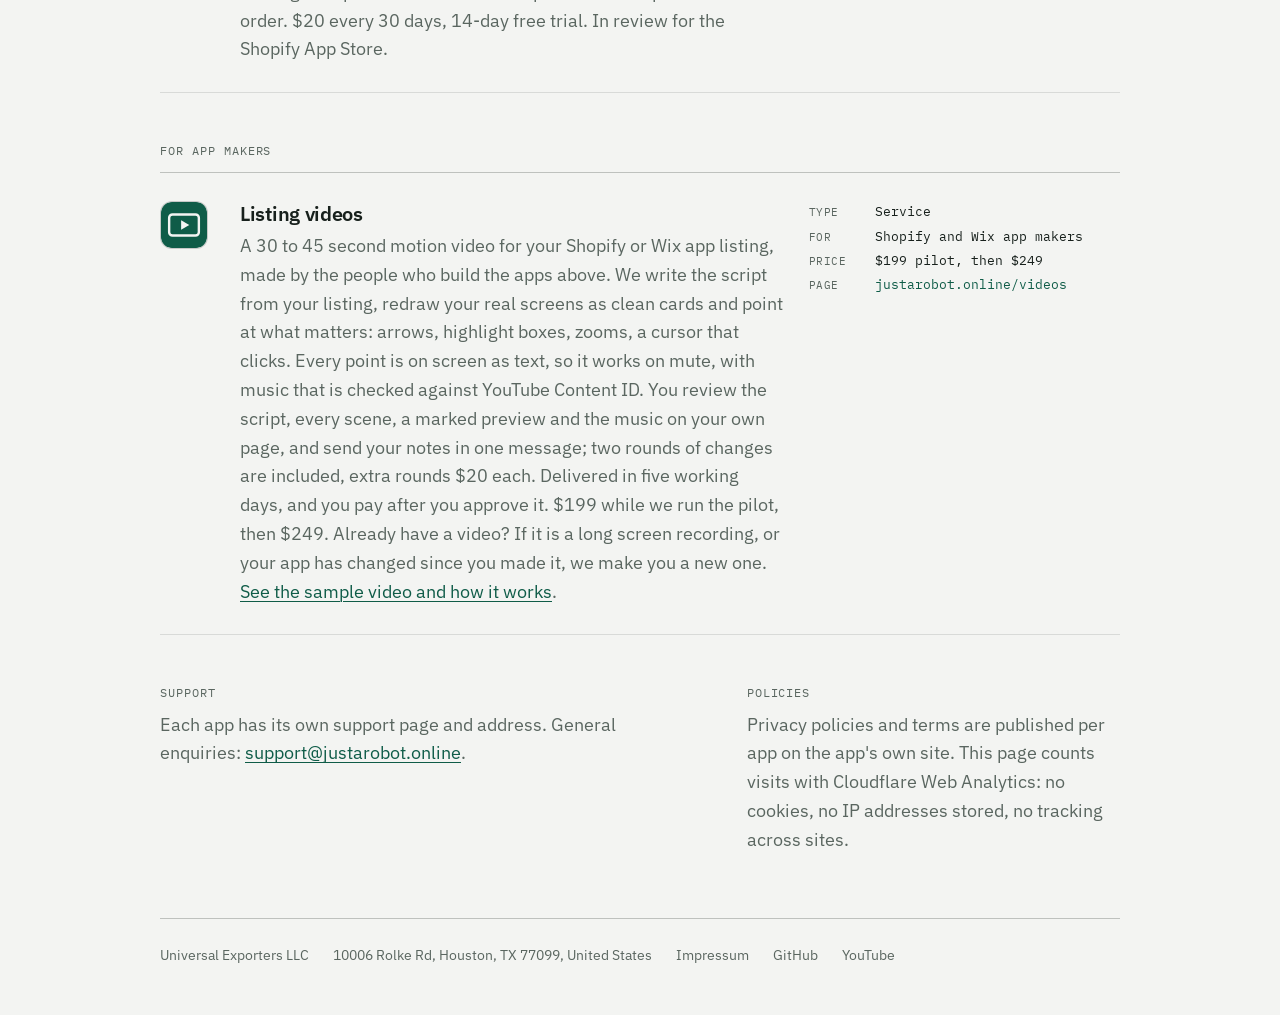
==== commit 84be9743: "Listing videos: 'marked preview' instead of 'live preview' (all languages) Co-Authored-By: Claude Op" ====
--- a/index.html
+++ b/index.html
@@ -203,7 +203,7 @@
         <img class="tool__icon" src="videos/icon.svg" alt="" width="48" height="48">
         <div>
           <h2><a href="/videos/">Listing videos</a></h2>
-          <p>A 30 to 45 second motion video for your Shopify or Wix app listing, made by the people who build the apps above. We write the script from your listing, redraw your real screens as clean cards and point at what matters: arrows, highlight boxes, zooms, a cursor that clicks. Every point is on screen as text, so it works on mute, with music that is checked against YouTube Content ID. You review the script, every scene, a live preview and the music on your own page, and send your notes in one message; two rounds of changes are included, extra rounds $20 each. Delivered in five working days, and you pay after you approve it. $199 while we run the pilot, then $249. Already have a video? If it is a long screen recording, or your app has changed since you made it, we make you a new one. <a href="/videos/">See the sample video and how it works</a>.</p>
+          <p>A 30 to 45 second motion video for your Shopify or Wix app listing, made by the people who build the apps above. We write the script from your listing, redraw your real screens as clean cards and point at what matters: arrows, highlight boxes, zooms, a cursor that clicks. Every point is on screen as text, so it works on mute, with music that is checked against YouTube Content ID. You review the script, every scene, a marked preview and the music on your own page, and send your notes in one message; two rounds of changes are included, extra rounds $20 each. Delivered in five working days, and you pay after you approve it. $199 while we run the pilot, then $249. Already have a video? If it is a long screen recording, or your app has changed since you made it, we make you a new one. <a href="/videos/">See the sample video and how it works</a>.</p>
         </div>
         <div class="tool__meta">
           <span><span class="k">Type</span><b>Service</b></span>
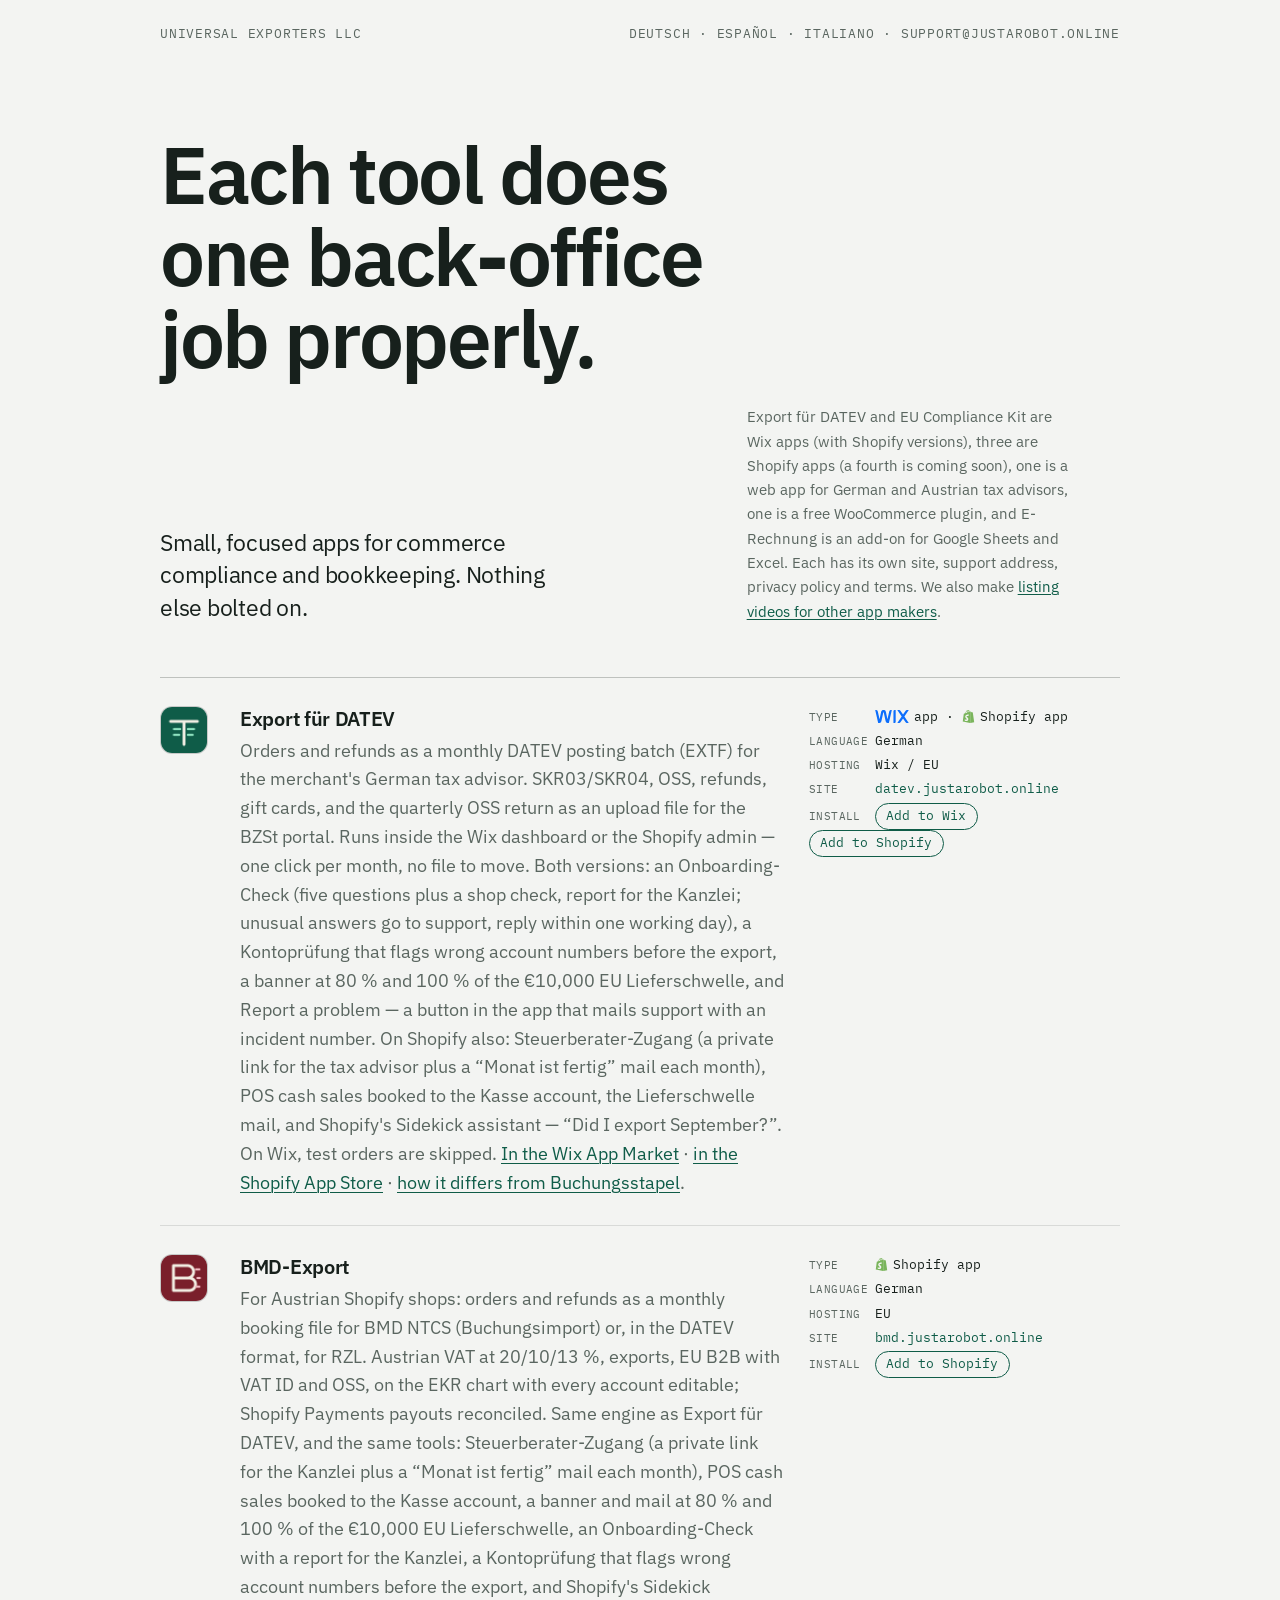
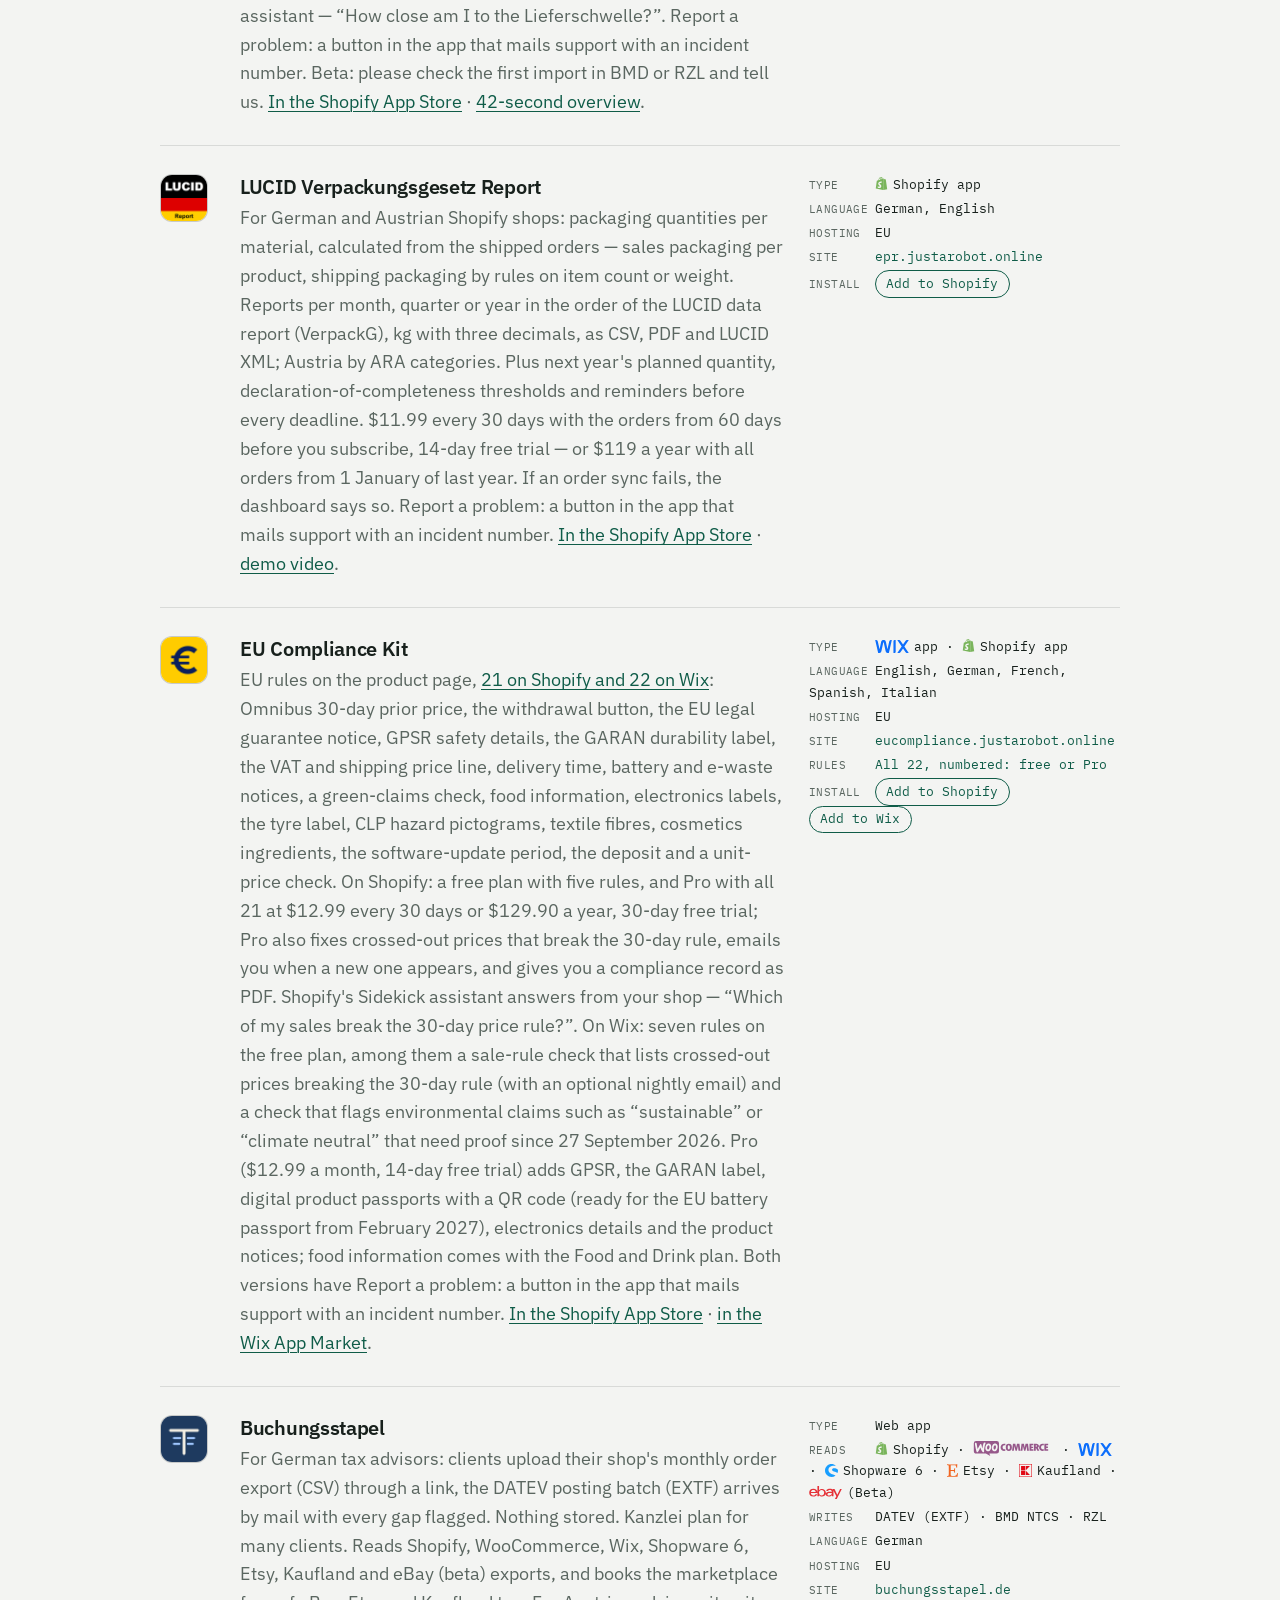
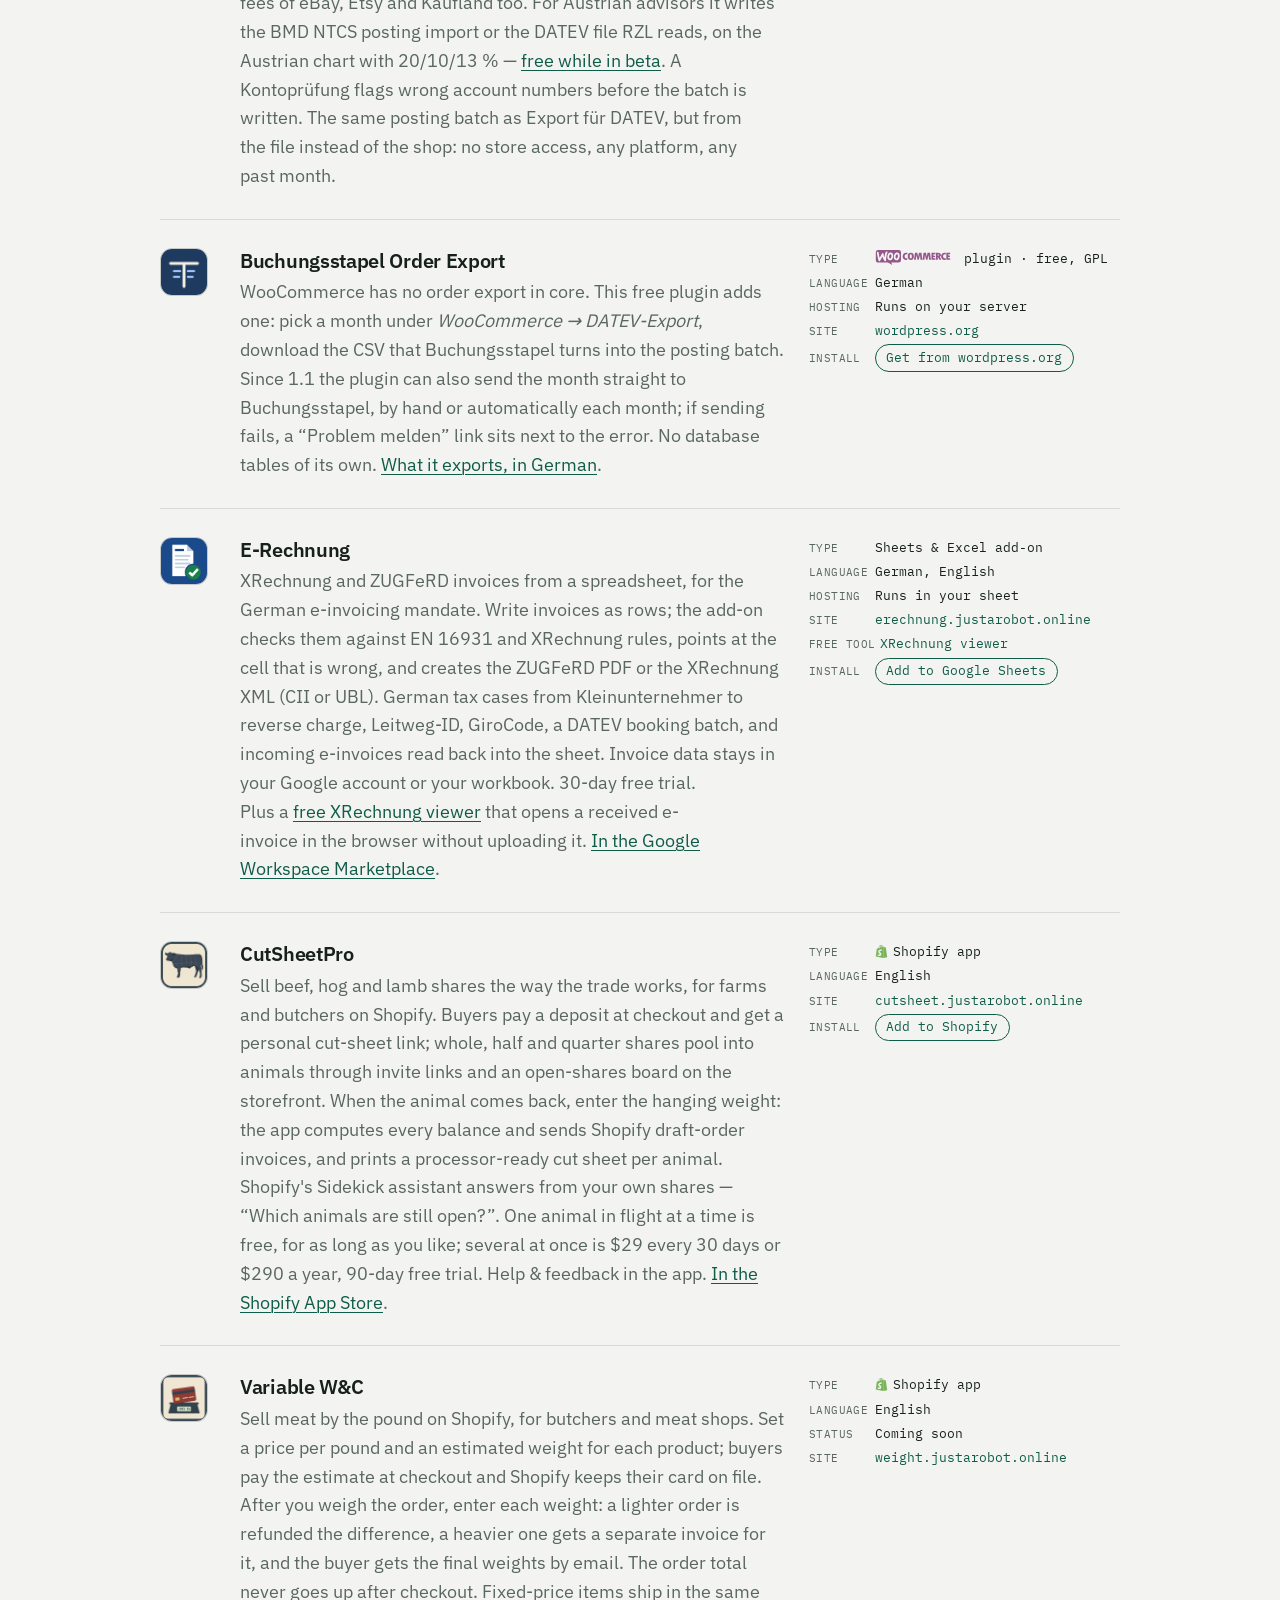
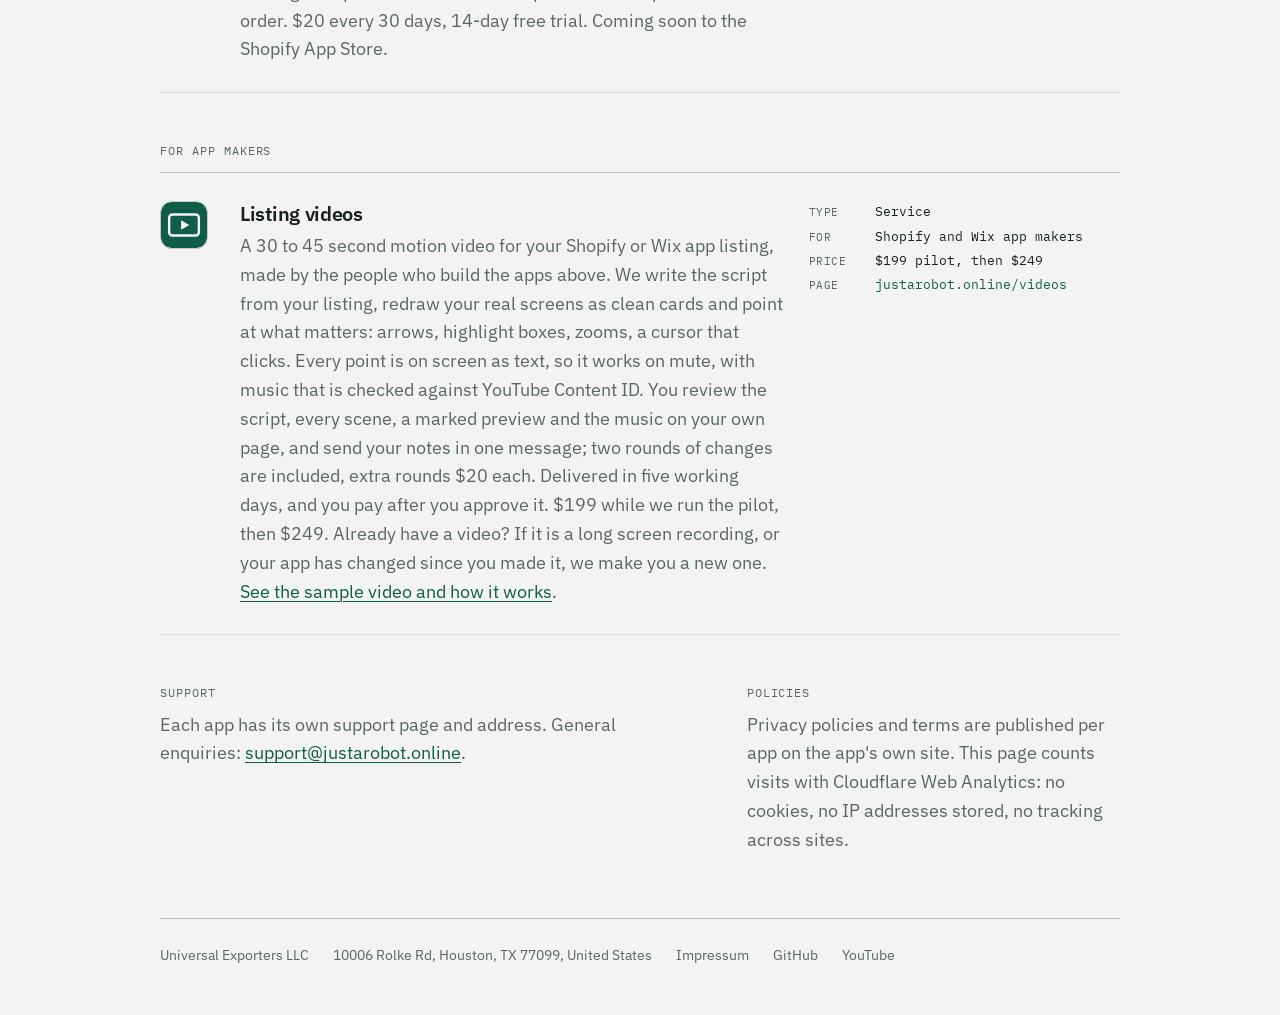
==== commit e6517a57: "Variable W&C card: coming soon instead of in review Shopify moved the app back to draft under its ne" ====
--- a/index.html
+++ b/index.html
@@ -56,7 +56,7 @@
     <section class="title">
       <h1>Each tool does one back‑office job properly.</h1>
       <p class="lede">Small, focused apps for commerce compliance and bookkeeping. Nothing else bolted on.</p>
-      <p class="aside">Export für DATEV and EU Compliance Kit are Wix apps (with Shopify versions), three are Shopify apps (a fourth is in review), one is a web app for German and Austrian tax advisors, one is a free WooCommerce plugin, and E-Rechnung is an add-on for Google Sheets and Excel. Each has its own site, support address, privacy policy and terms. We also make <a href="/videos/">listing videos for other app makers</a>.</p>
+      <p class="aside">Export für DATEV and EU Compliance Kit are Wix apps (with Shopify versions), three are Shopify apps (a fourth is coming soon), one is a web app for German and Austrian tax advisors, one is a free WooCommerce plugin, and E-Rechnung is an add-on for Google Sheets and Excel. Each has its own site, support address, privacy policy and terms. We also make <a href="/videos/">listing videos for other app makers</a>.</p>
     </section>
 
     <ul class="index">
@@ -186,12 +186,12 @@
         <img class="tool__icon" src="weight.png" alt="" width="48" height="48">
         <div>
           <h2><a href="https://weight.justarobot.online" target="_blank" rel="noopener">Variable W&amp;C</a></h2>
-          <p>Sell meat by the pound on Shopify, for butchers and meat shops. Set a price per pound and an estimated weight for each product; buyers pay the estimate at checkout and Shopify keeps their card on file. After you weigh the order, enter each weight: a lighter order is refunded the difference, a heavier one gets a separate invoice for it, and the buyer gets the final weights by email. The order total never goes up after checkout. Fixed-price items ship in the same order. $20 every 30 days, 14-day free trial. In review for the Shopify App Store.</p>
+          <p>Sell meat by the pound on Shopify, for butchers and meat shops. Set a price per pound and an estimated weight for each product; buyers pay the estimate at checkout and Shopify keeps their card on file. After you weigh the order, enter each weight: a lighter order is refunded the difference, a heavier one gets a separate invoice for it, and the buyer gets the final weights by email. The order total never goes up after checkout. Fixed-price items ship in the same order. $20 every 30 days, 14-day free trial. Coming soon to the Shopify App Store.</p>
         </div>
         <div class="tool__meta">
           <span><span class="k">Type</span><b><svg class="brand" aria-hidden="true"><use href="#shopify"/></svg>Shopify app</b></span>
           <span><span class="k">Language</span><b>English</b></span>
-          <span><span class="k">Status</span><b>In Shopify review</b></span>
+          <span><span class="k">Status</span><b>Coming soon</b></span>
           <span><span class="k">Site</span><a href="https://weight.justarobot.online" target="_blank" rel="noopener">weight.justarobot.online</a></span>
         </div>
       </li>
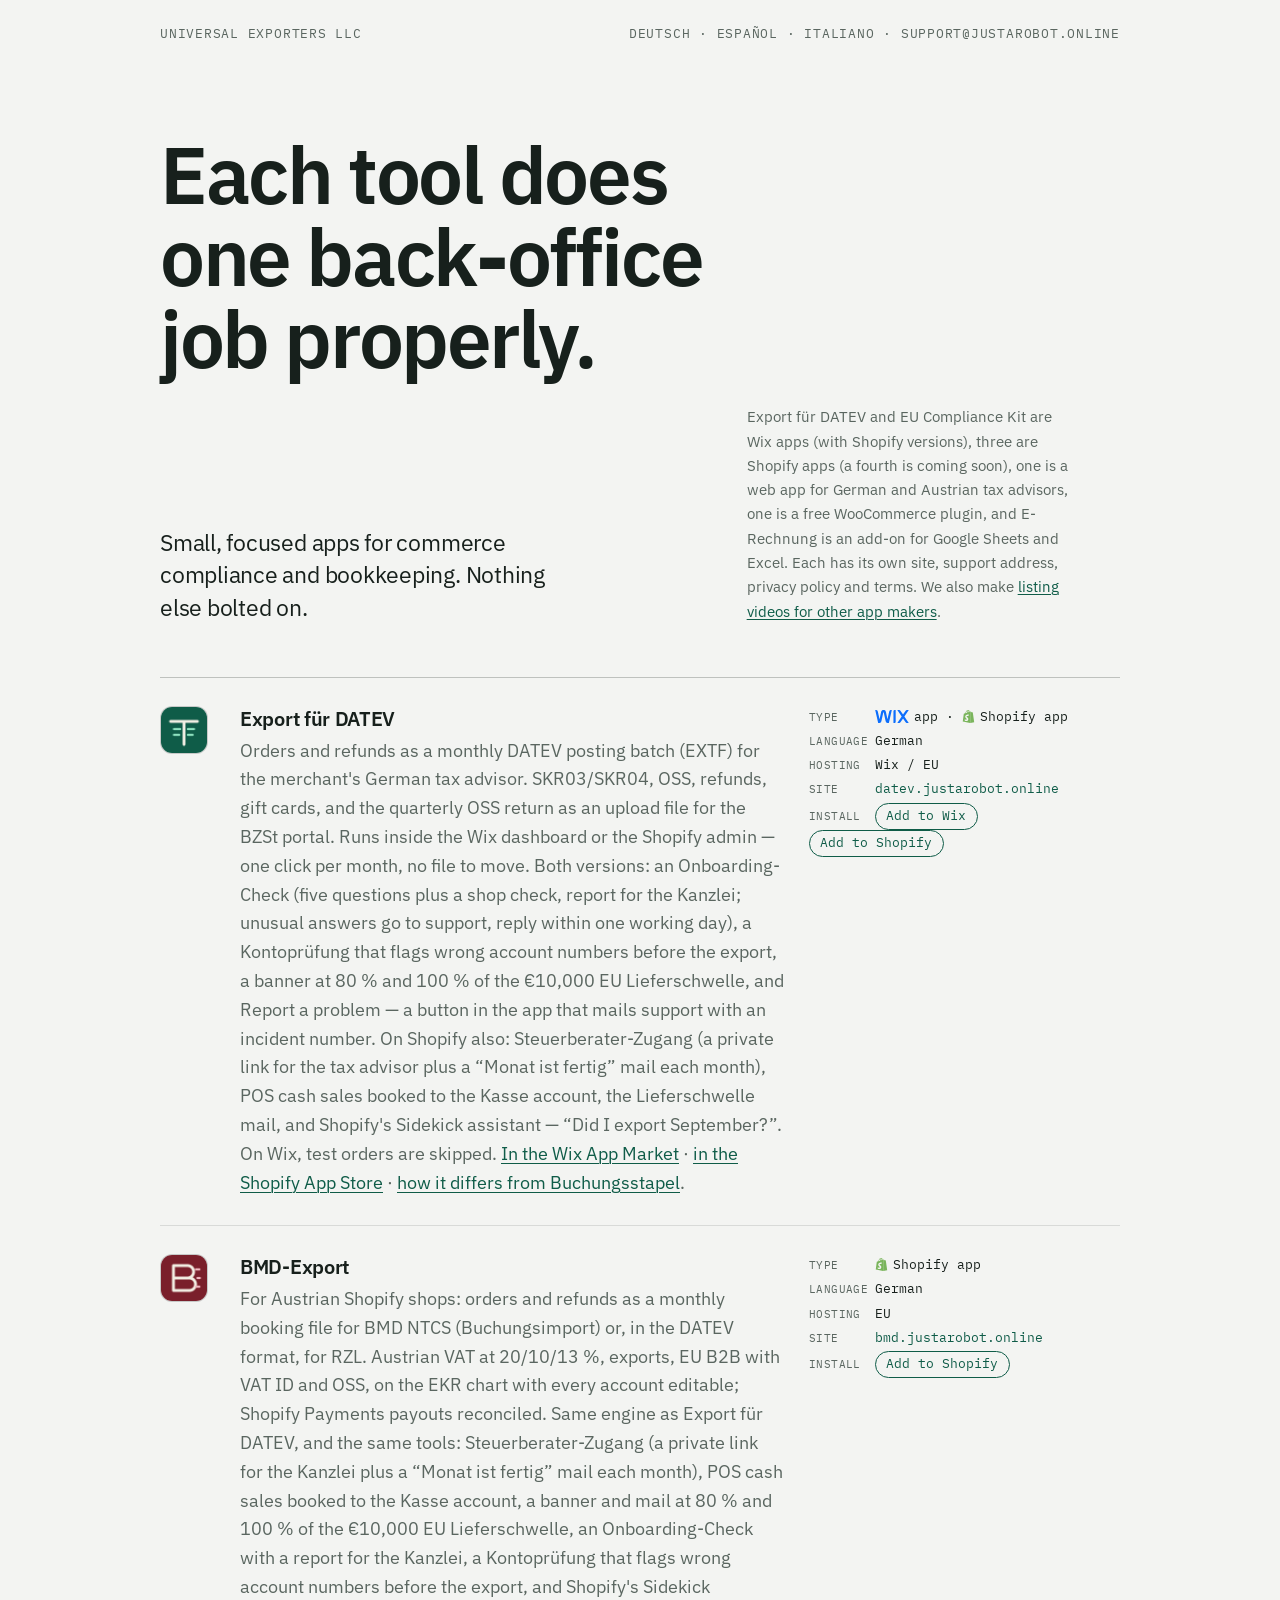
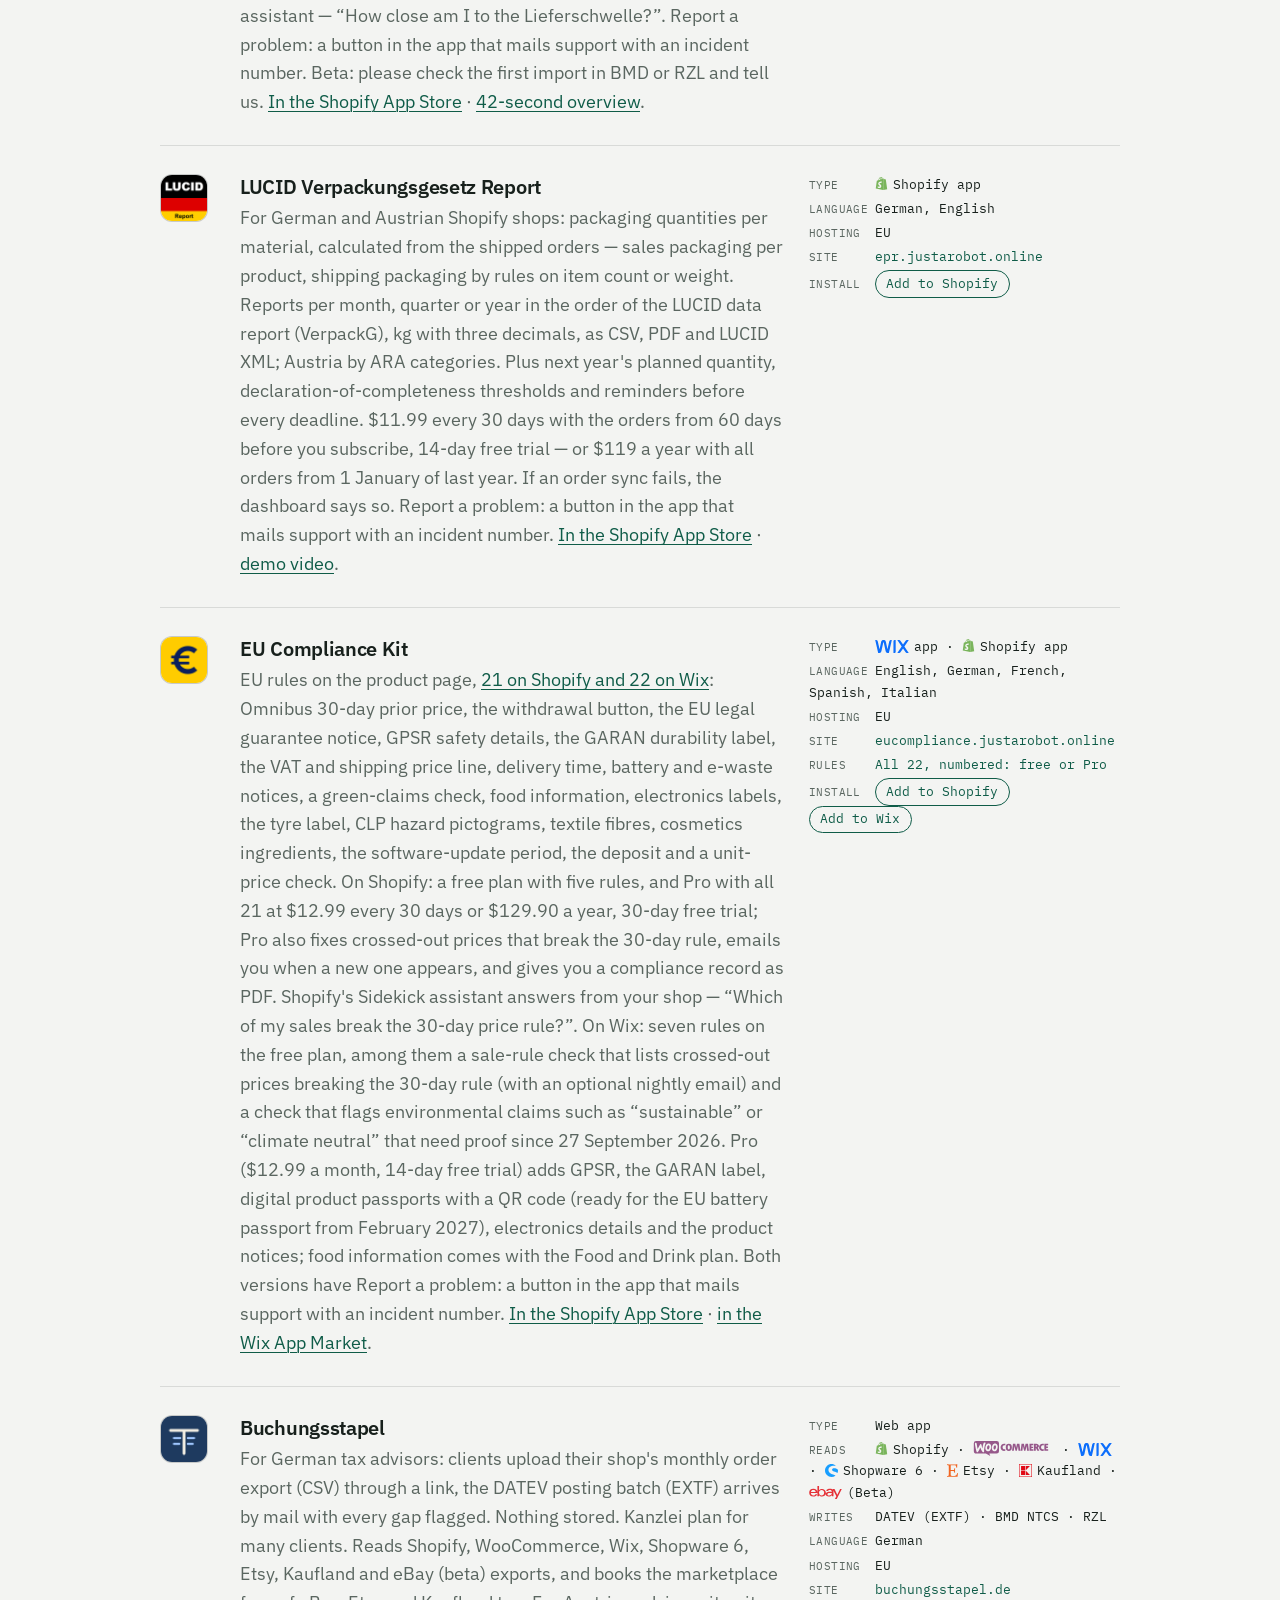
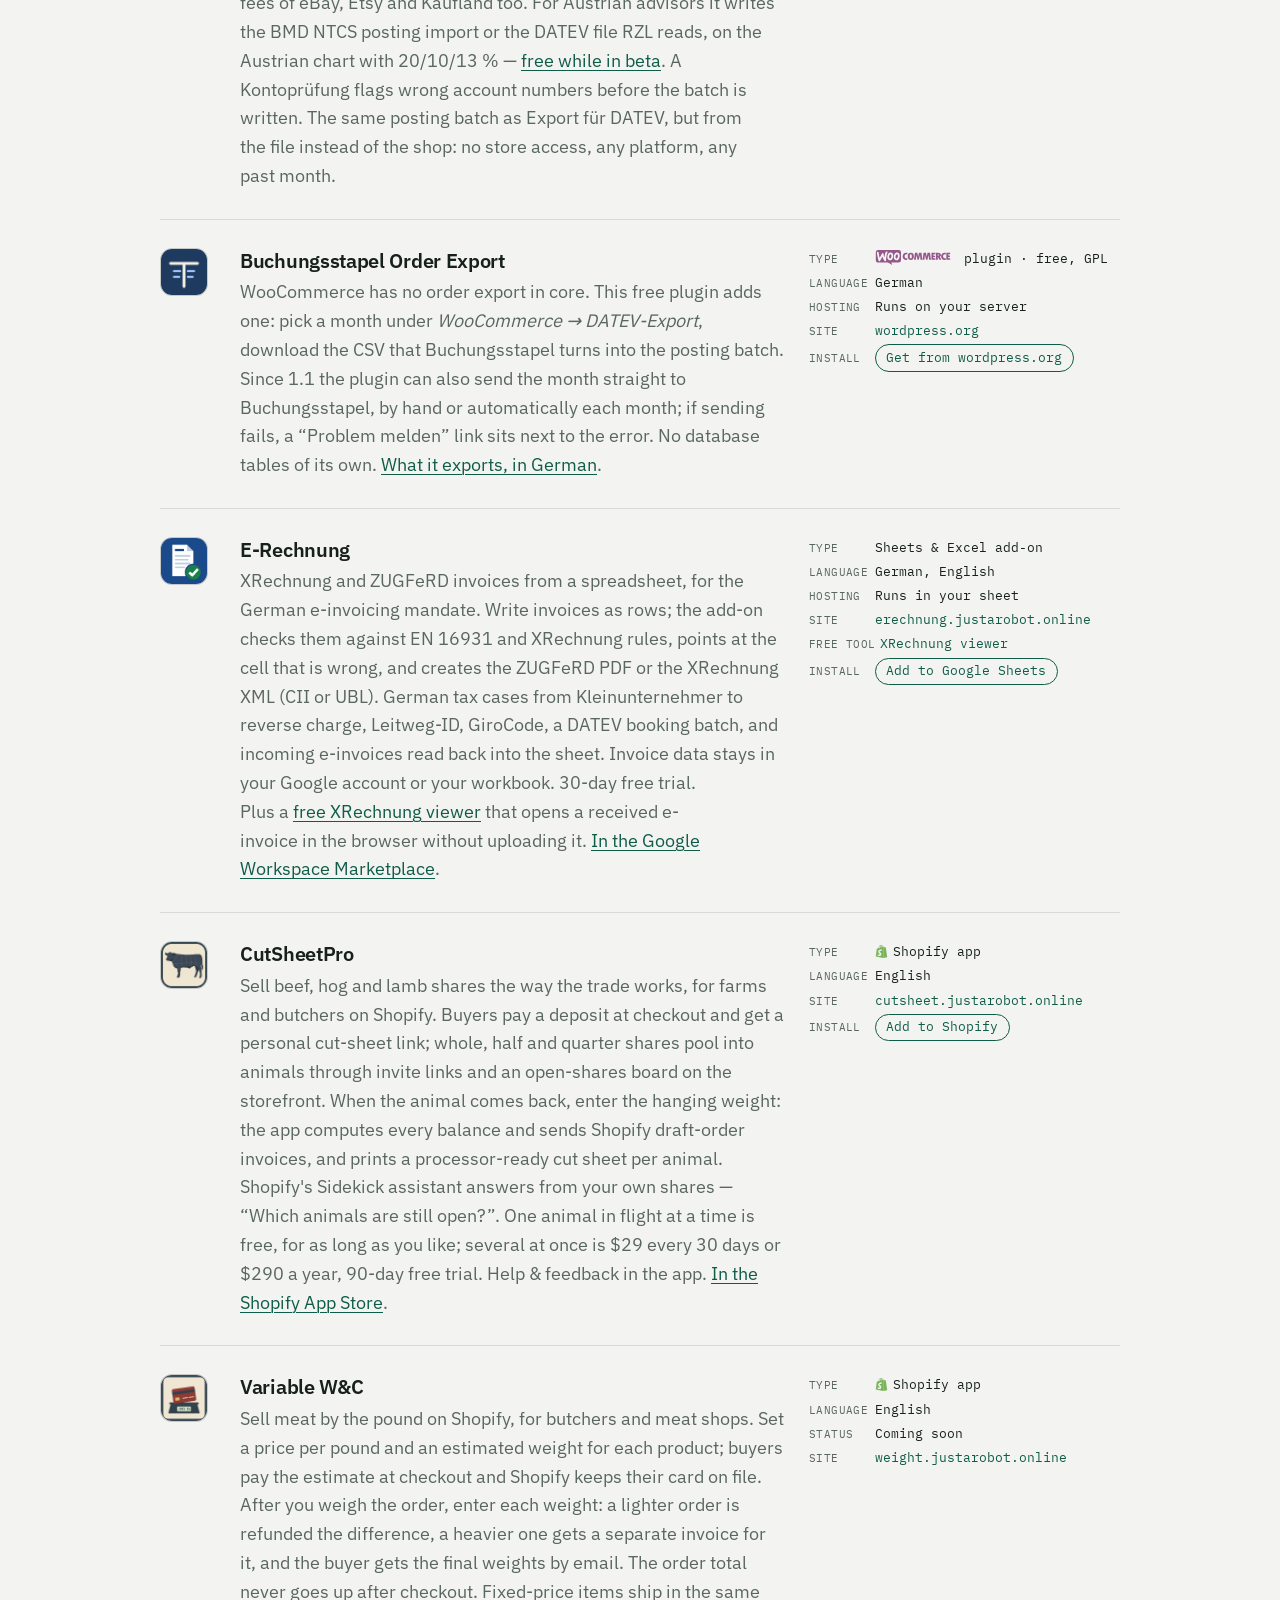
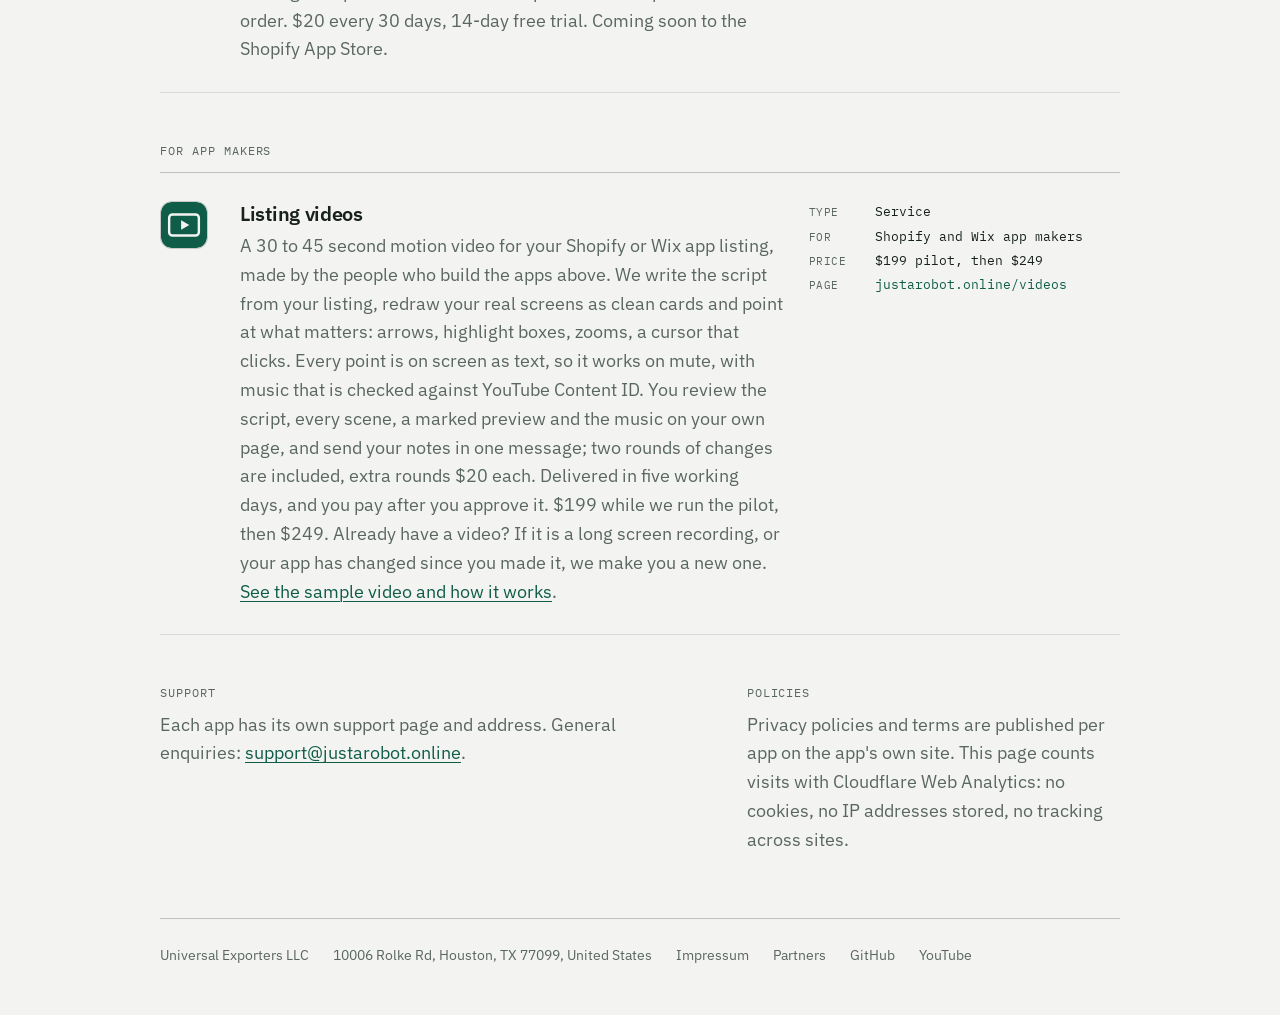
==== commit 20b920fb: "Partner programme page: revenue share for agencies and advisors; footer link, sitemap Co-Authored-By" ====
--- a/index.html
+++ b/index.html
@@ -230,6 +230,7 @@
     <span>Universal Exporters LLC</span>
     <span>10006 Rolke Rd, Houston, TX 77099, United States</span>
     <a href="/impressum">Impressum</a>
+    <a href="/partners/">Partners</a>
     <a href="https://github.com/justarob0x" target="_blank" rel="noopener">GitHub</a>
     <a href="https://www.youtube.com/@universalexportersllc" target="_blank" rel="noopener">YouTube</a>
   </footer>
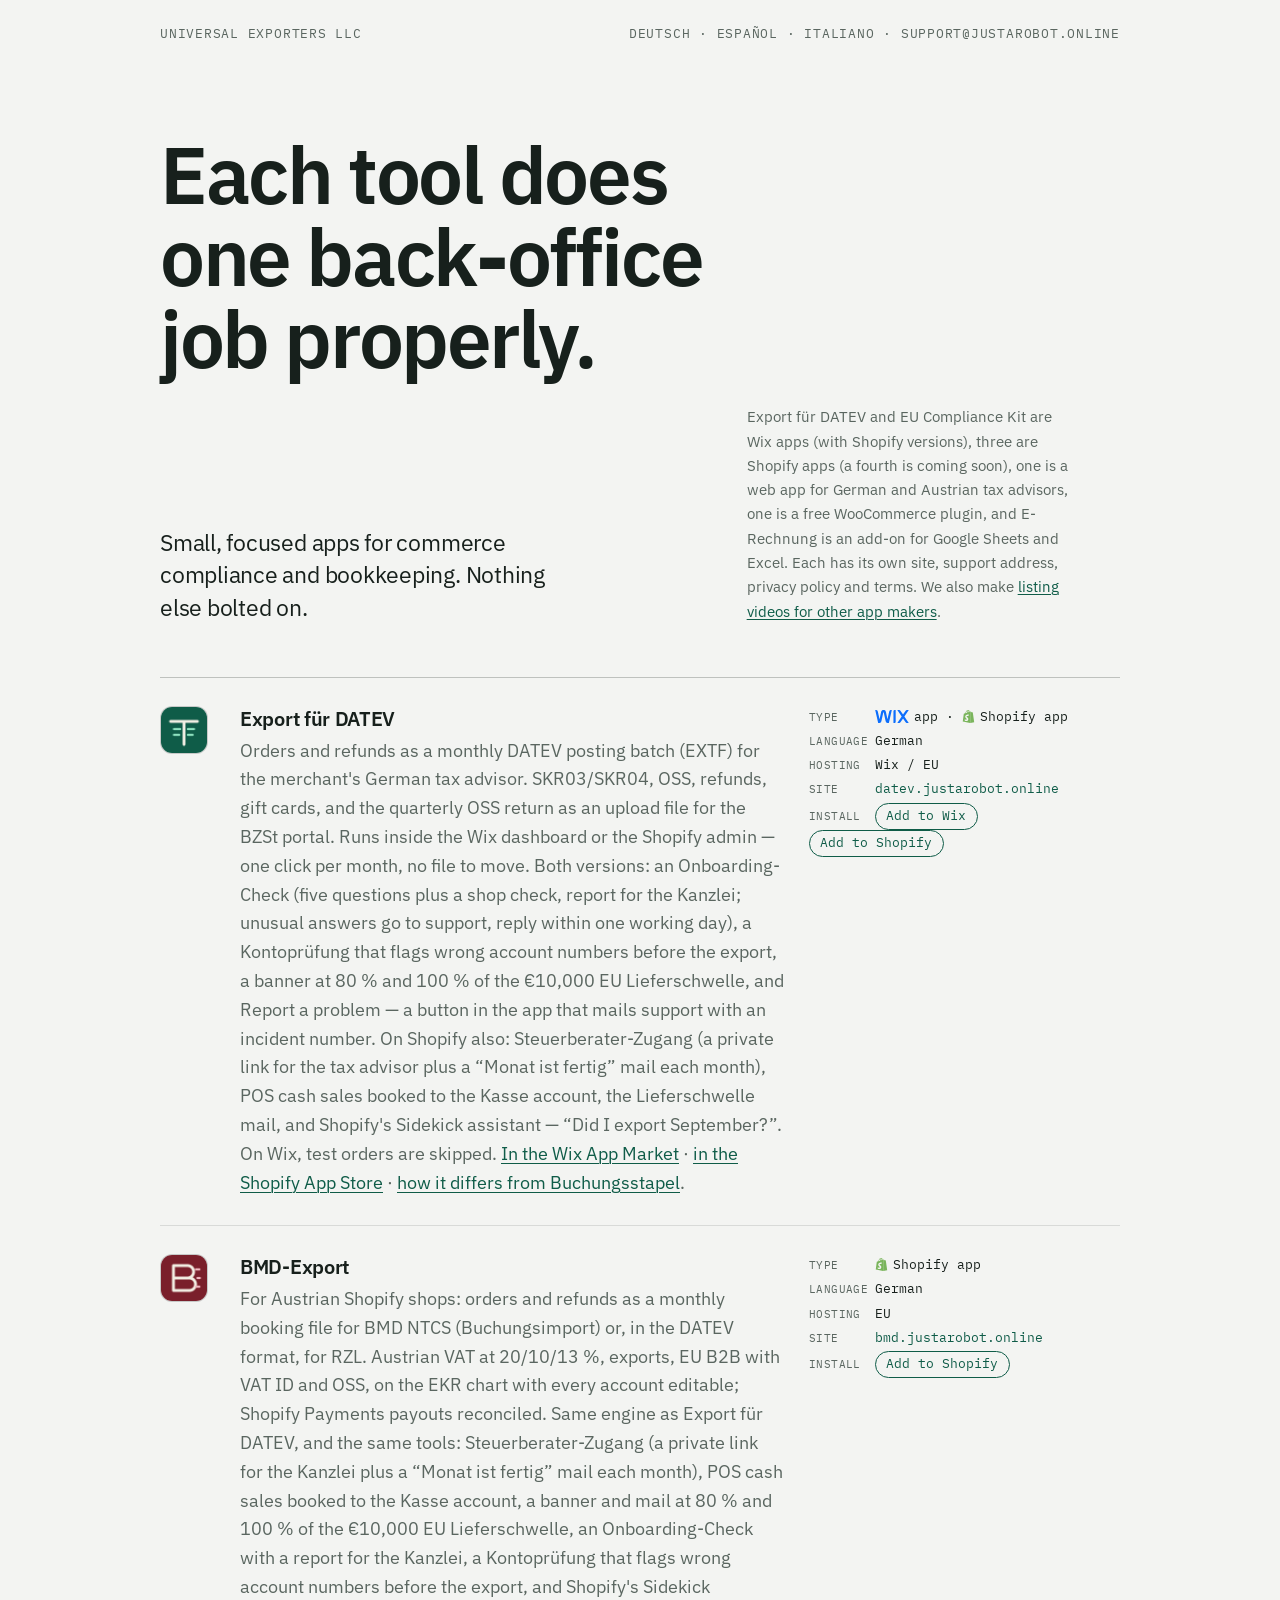
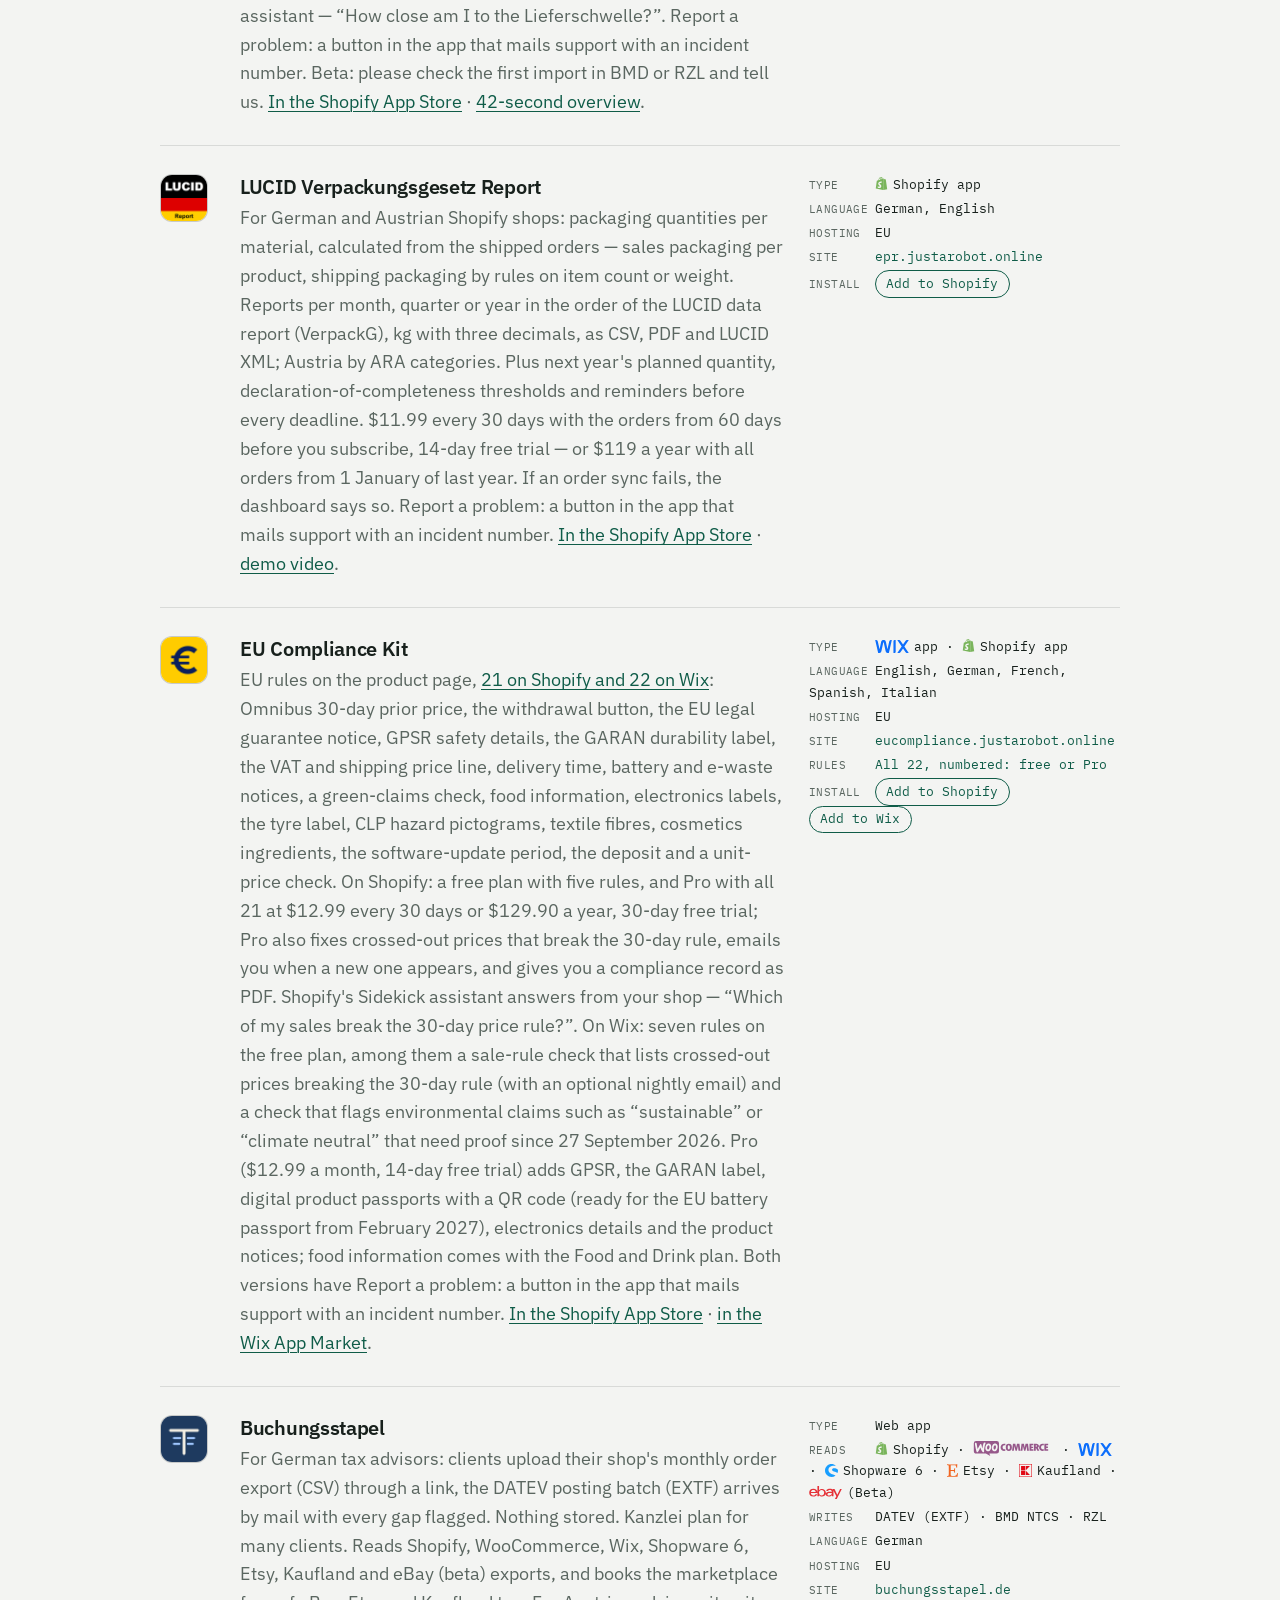
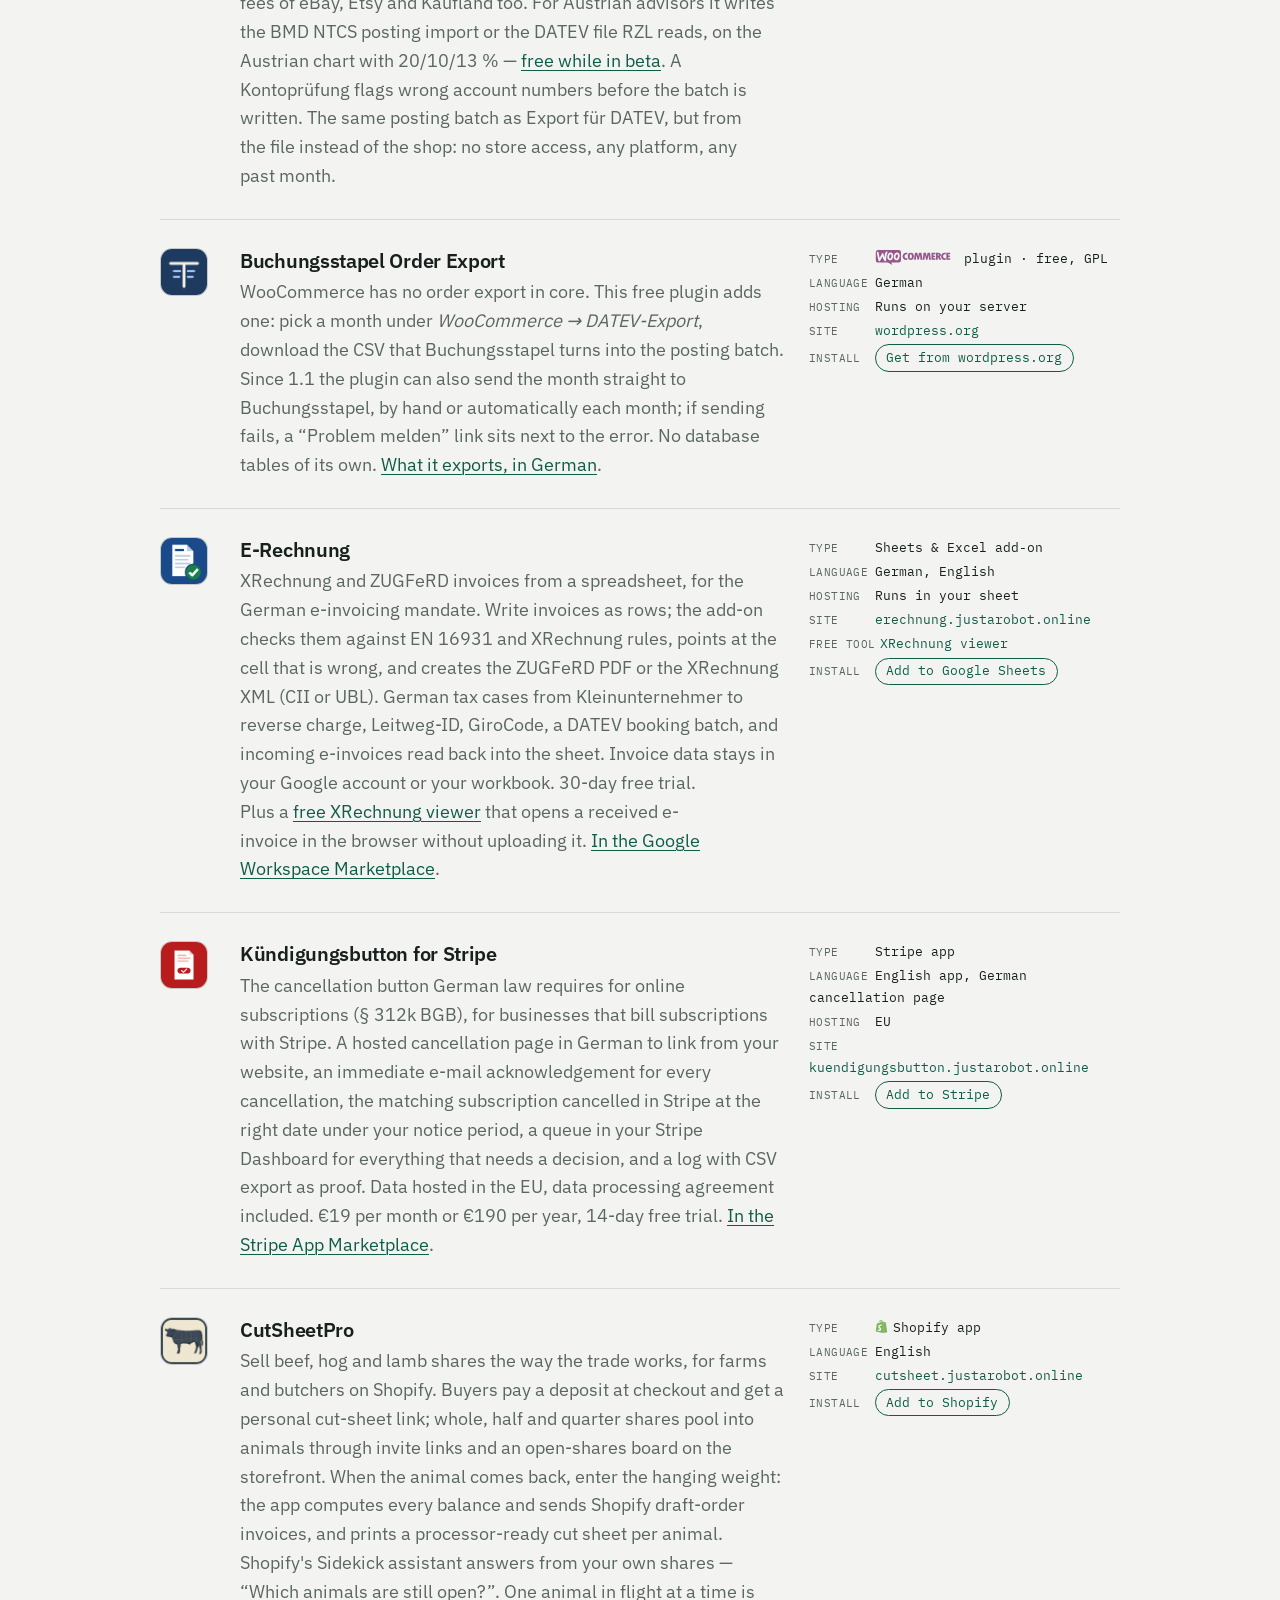
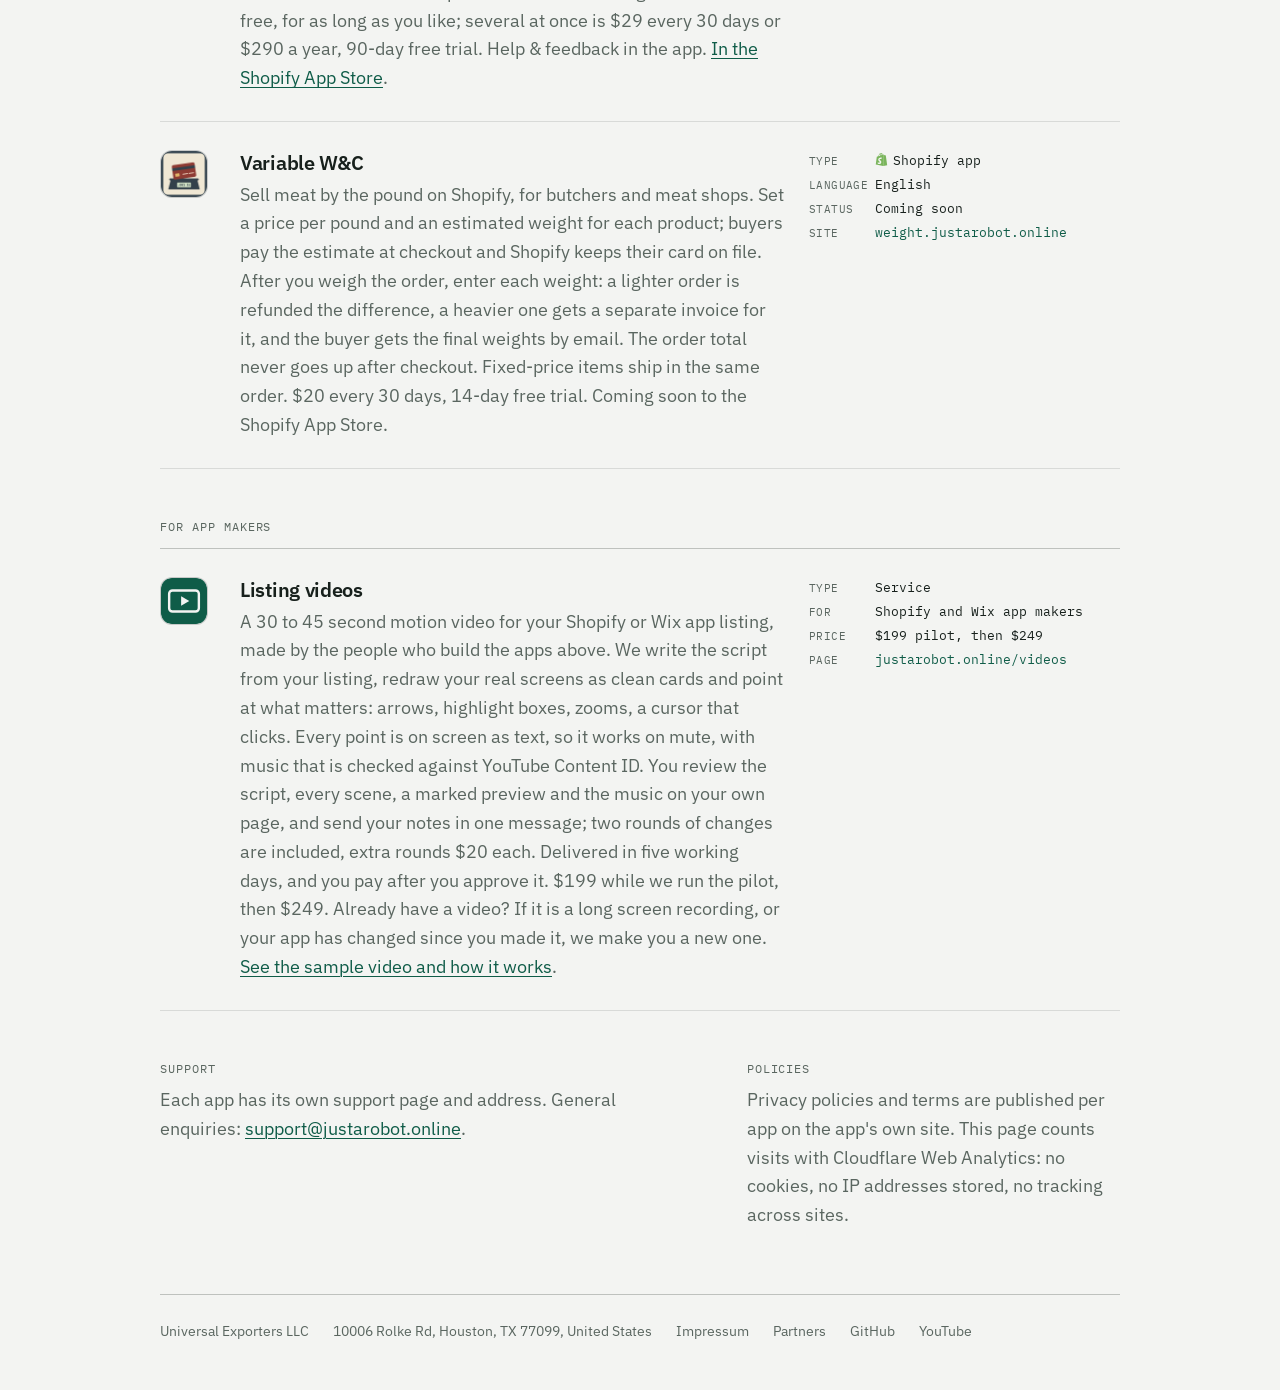
==== commit 681fc7c1: "Kündigungsbutton for Stripe card (EN, DE): published 20 Nov on the Stripe App Marketplace; JSON-LD, " ====
--- a/index.html
+++ b/index.html
@@ -4,7 +4,7 @@
 <meta charset="utf-8">
 <meta name="viewport" content="width=device-width, initial-scale=1">
 <title>DATEV Export, EU Compliance &amp; LUCID Apps for Shopify, Wix</title>
-<meta name="description" content="DATEV export for Shopify and Wix, EU compliance (Omnibus, GPSR), LUCID Verpackungsgesetz reports, BMD export, XRechnung, cut sheets for meat shares, and listing videos for app makers.">
+<meta name="description" content="DATEV export for Shopify and Wix, EU compliance (Omnibus, GPSR), LUCID Verpackungsgesetz reports, BMD export, XRechnung, a § 312k cancellation button for Stripe, cut sheets for meat shares, and listing videos for app makers.">
 <link rel="icon" href="datev.png">
 <link rel="canonical" href="https://justarobot.online/">
 <link rel="alternate" hreflang="en" href="https://justarobot.online/">
@@ -19,14 +19,14 @@
 <meta property="og:locale:alternate" content="es_ES">
 <meta property="og:locale:alternate" content="it_IT">
 <meta property="og:title" content="DATEV Export, EU Compliance &amp; LUCID Apps for Shopify, Wix">
-<meta property="og:description" content="DATEV export for Shopify and Wix, EU compliance (Omnibus, GPSR), LUCID Verpackungsgesetz reports, BMD export, XRechnung, cut sheets for meat shares, and listing videos for app makers.">
+<meta property="og:description" content="DATEV export for Shopify and Wix, EU compliance (Omnibus, GPSR), LUCID Verpackungsgesetz reports, BMD export, XRechnung, a § 312k cancellation button for Stripe, cut sheets for meat shares, and listing videos for app makers.">
 <meta property="og:url" content="https://justarobot.online/">
 <meta property="og:image" content="https://justarobot.online/og.png">
 <meta property="og:image:width" content="1200">
 <meta property="og:image:height" content="630">
 <meta name="twitter:card" content="summary_large_image">
 <meta name="twitter:title" content="DATEV Export, EU Compliance &amp; LUCID Apps for Shopify, Wix">
-<meta name="twitter:description" content="DATEV export for Shopify and Wix, EU compliance (Omnibus, GPSR), LUCID Verpackungsgesetz reports, BMD export, XRechnung, cut sheets for meat shares, and listing videos for app makers.">
+<meta name="twitter:description" content="DATEV export for Shopify and Wix, EU compliance (Omnibus, GPSR), LUCID Verpackungsgesetz reports, BMD export, XRechnung, a § 312k cancellation button for Stripe, cut sheets for meat shares, and listing videos for app makers.">
 <meta name="twitter:image" content="https://justarobot.online/og.png">
 <script type="application/ld+json">{"@context":"https://schema.org","@graph":[
 {"@type":"Organization","@id":"https://justarobot.online/#org","name":"Universal Exporters","url":"https://justarobot.online","logo":"https://justarobot.online/datev.png","sameAs":["https://github.com/justarob0x","https://www.youtube.com/@universalexportersllc"],"address":{"@type":"PostalAddress","streetAddress":"10006 Rolke Rd","addressLocality":"Houston","addressRegion":"TX","postalCode":"77099","addressCountry":"US"}},
@@ -37,6 +37,7 @@
 {"@type":"SoftwareApplication","name":"Buchungsstapel","url":"https://buchungsstapel.de","applicationCategory":"BusinessApplication","operatingSystem":"Web","description":"Web app for German and Austrian tax advisors: the client's monthly shop order export (CSV) becomes a DATEV posting batch (EXTF), a BMD NTCS import or an RZL file. Reads Shopify, WooCommerce, Wix, Shopware 6, Etsy, Kaufland and eBay exports.","author":{"@id":"https://justarobot.online/#org"},"offers":{"@type":"Offer","price":"19.00","priceCurrency":"EUR","description":"per client every 30 days, or 149 € a year"}},
 {"@type":"SoftwareApplication","name":"Buchungsstapel Order Export for WooCommerce","url":"https://wordpress.org/plugins/buchungsstapel-order-export-for-woocommerce/","applicationCategory":"BusinessApplication","operatingSystem":"Web","description":"Free WooCommerce plugin that exports a month of orders as the CSV Buchungsstapel turns into a DATEV posting batch.","author":{"@id":"https://justarobot.online/#org"},"offers":{"@type":"Offer","price":"0","priceCurrency":"EUR"}},
 {"@type":"SoftwareApplication","name":"E-Rechnung","url":"https://erechnung.justarobot.online","applicationCategory":"BusinessApplication","operatingSystem":"Web","description":"XRechnung and ZUGFeRD e-invoices from Google Sheets or Excel, checked against EN 16931, with a DATEV booking batch and a free XRechnung viewer.","author":{"@id":"https://justarobot.online/#org"},"offers":{"@type":"Offer","price":"2.99","priceCurrency":"EUR","description":"per month or 29 € a year, 30-day free trial"}},
+{"@type":"SoftwareApplication","name":"Kündigungsbutton for Stripe","url":"https://marketplace.stripe.com/apps/kuendigungsbutton","applicationCategory":"BusinessApplication","operatingSystem":"Web","description":"The cancellation button German law requires for online subscriptions (§ 312k BGB), for businesses that bill subscriptions with Stripe: hosted cancellation page in German, immediate e-mail acknowledgement, cancellation of the matching Stripe subscription at the right date, a queue for everything else, and a log with CSV export.","author":{"@id":"https://justarobot.online/#org"},"offers":{"@type":"Offer","price":"19.00","priceCurrency":"EUR","description":"per month or 190 € a year, 14-day free trial"}},
 {"@type":"SoftwareApplication","name":"CutSheetPro","url":"https://cutsheet.justarobot.online","applicationCategory":"BusinessApplication","operatingSystem":"Web","description":"Shopify app for farms and butchers selling beef, hog and lamb shares: deposits at checkout, cut sheets, balances from hanging weight, draft-order invoices.","author":{"@id":"https://justarobot.online/#org"},"offers":[{"@type":"Offer","name":"Free","price":"0","priceCurrency":"USD","description":"one animal in flight at a time"},{"@type":"Offer","name":"Paid","price":"29.00","priceCurrency":"USD","description":"every 30 days or $290 a year, 90-day free trial"}]},
 {"@type":"Service","@id":"https://justarobot.online/videos/#service","name":"App listing videos","url":"https://justarobot.online/videos/","serviceType":"Promo video production for Shopify and Wix apps","description":"A 30 to 45 second motion video for a Shopify or Wix app listing, built from the app's real screens, reviewed on a private page.","provider":{"@id":"https://justarobot.online/#org"},"areaServed":"Worldwide","offers":{"@type":"Offer","price":"199","priceCurrency":"USD","description":"Pilot price, $249 after the pilot. Two rounds of changes included, extra rounds $20 each."}}
 ]}</script>
@@ -169,6 +170,21 @@
       </li>
 
       <li class="tool">
+        <img class="tool__icon" src="kuendigungsbutton.png" alt="" width="48" height="48">
+        <div>
+          <h2><a href="https://marketplace.stripe.com/apps/kuendigungsbutton" target="_blank" rel="noopener">Kündigungsbutton for Stripe</a></h2>
+          <p>The cancellation button German law requires for online subscriptions (§ 312k BGB), for businesses that bill subscriptions with Stripe. A hosted cancellation page in German to link from your website, an immediate e-mail acknowledgement for every cancellation, the matching subscription cancelled in Stripe at the right date under your notice period, a queue in your Stripe Dashboard for everything that needs a decision, and a log with CSV export as proof. Data hosted in the EU, data processing agreement included. €19 per month or €190 per year, 14-day free trial. <a href="https://marketplace.stripe.com/apps/kuendigungsbutton" target="_blank" rel="noopener">In the Stripe App Marketplace</a>.</p>
+        </div>
+        <div class="tool__meta">
+          <span><span class="k">Type</span><b>Stripe app</b></span>
+          <span><span class="k">Language</span><b>English app, German cancellation page</b></span>
+          <span><span class="k">Hosting</span><b>EU</b></span>
+          <span><span class="k">Site</span><a href="https://kuendigungsbutton.justarobot.online/install" target="_blank" rel="noopener">kuendigungsbutton.justarobot.online</a></span>
+          <span><span class="k">Install</span><a class="install" href="https://marketplace.stripe.com/apps/kuendigungsbutton" target="_blank" rel="noopener">Add to Stripe</a></span>
+        </div>
+      </li>
+
+      <li class="tool">
         <img class="tool__icon" src="cutsheet.png" alt="" width="48" height="48">
         <div>
           <h2><a href="https://cutsheet.justarobot.online" target="_blank" rel="noopener">CutSheetPro</a></h2>
